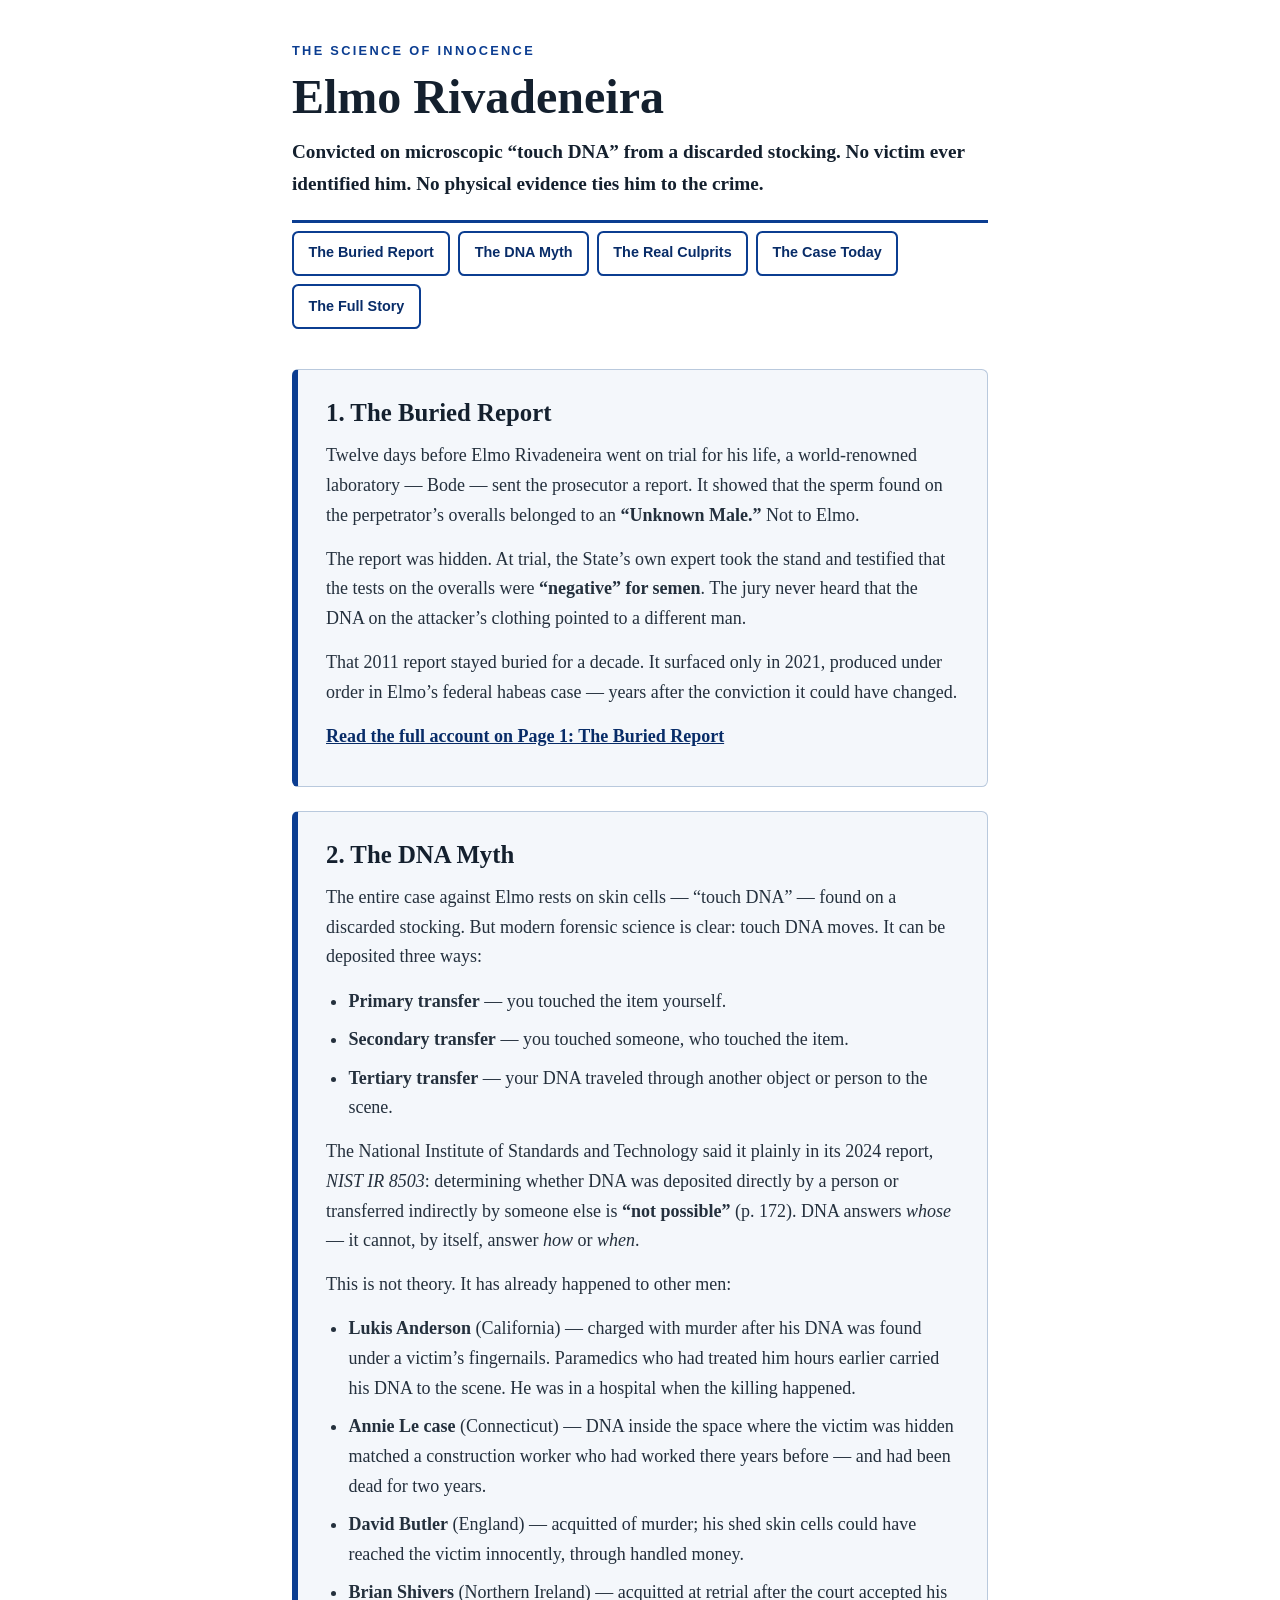
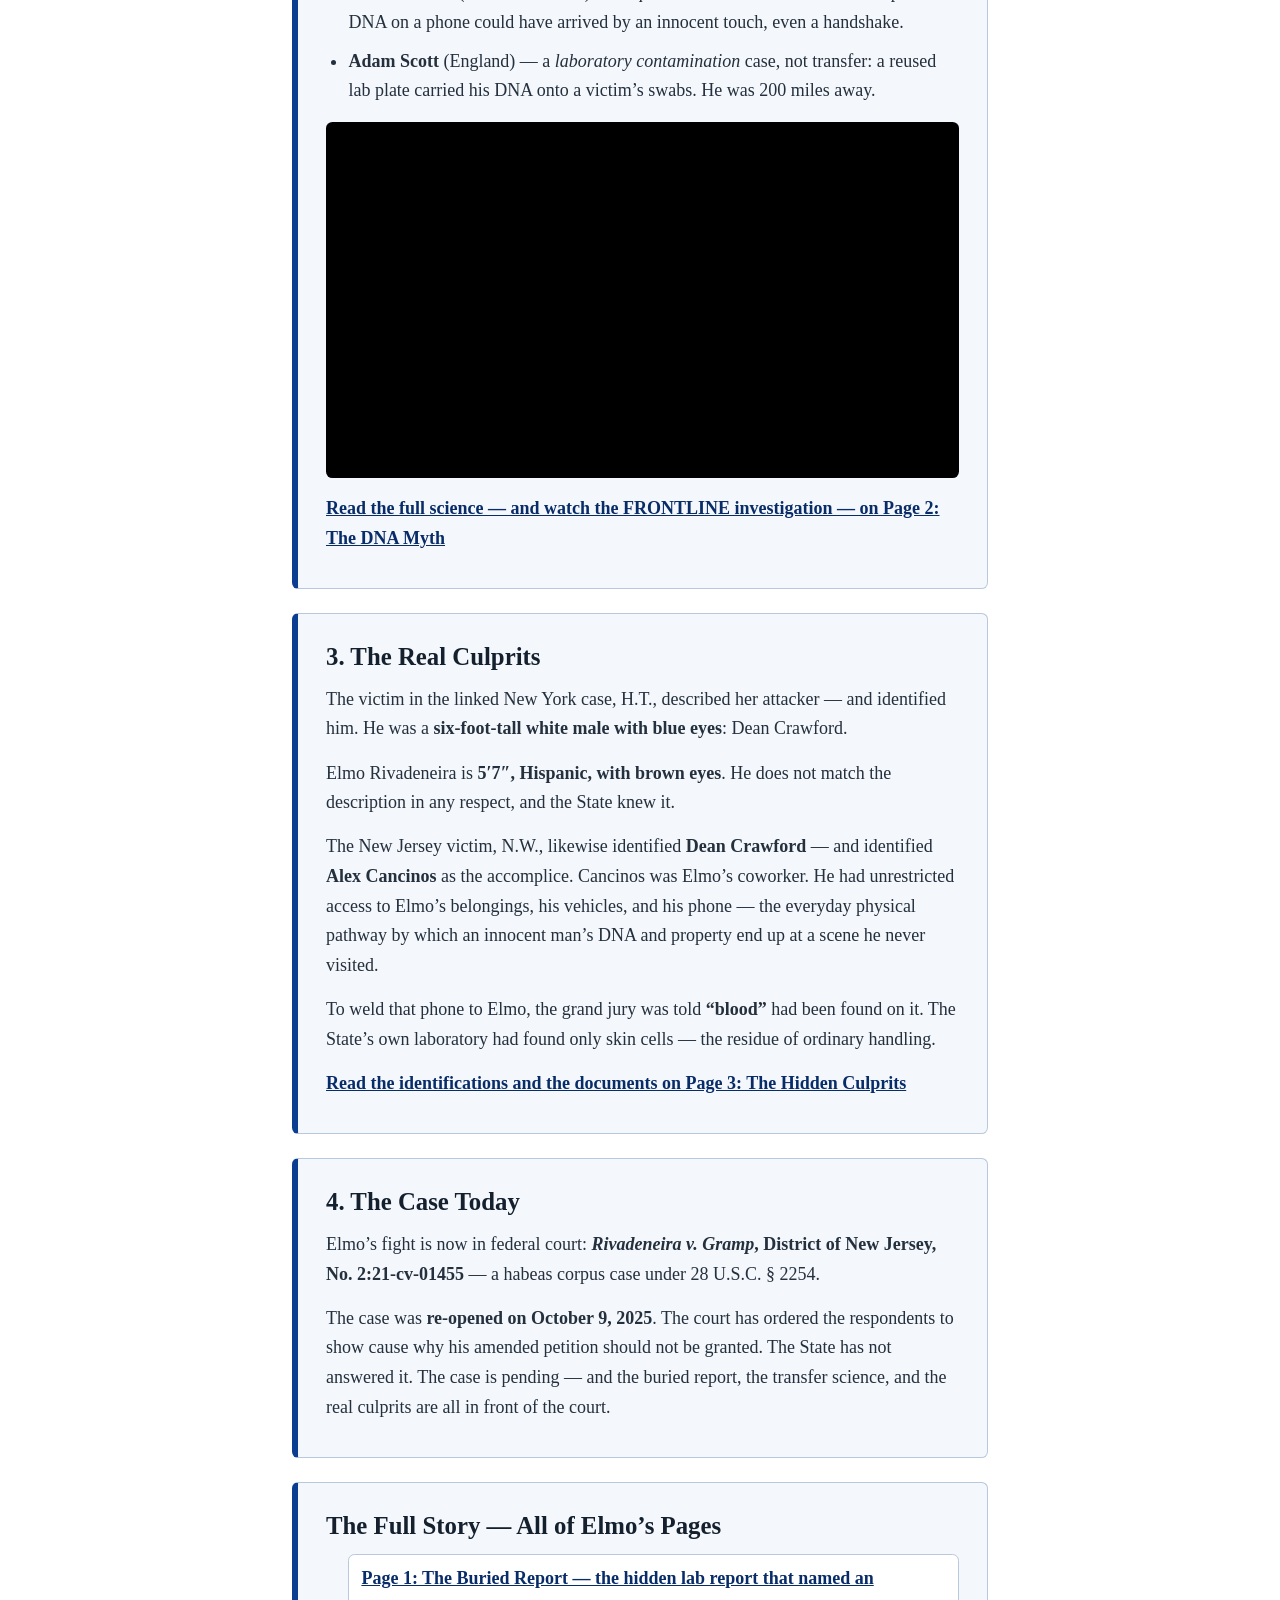
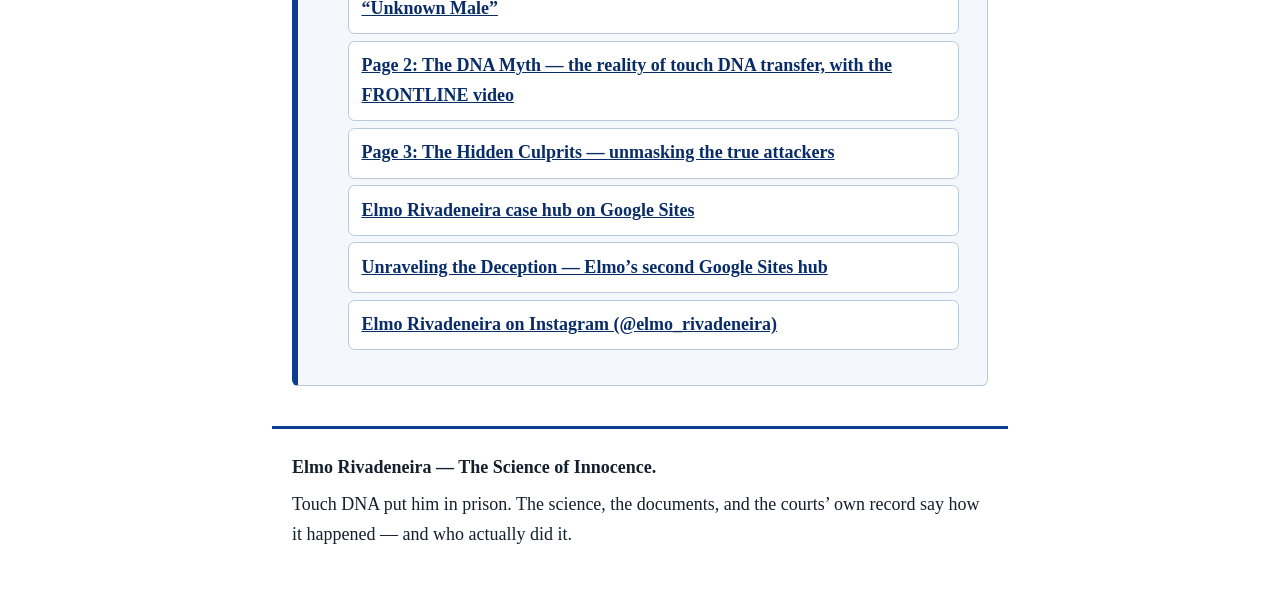
==== index.html @ d7e6e88b "Add files via upload" ====
<!DOCTYPE html>
<html lang="en">
<head>
<meta charset="utf-8">
<meta name="viewport" content="width=device-width, initial-scale=1">
<title>Elmo Rivadeneira — The Science of Innocence | Touch DNA, the Buried Report, and the Real Culprits</title>
<meta name="description" content="Elmo Rivadeneira was convicted on microscopic touch DNA from a discarded stocking — no victim identified him and no physical evidence ties him to the crime. The buried lab report, the science of DNA transfer, the real culprits, and the federal habeas case pending today (Rivadeneira v. Gramp, D.N.J. No. 2:21-cv-01455).">
<meta name="author" content="Elmo Rivadeneira">
<link rel="canonical" href="https://rivadeneiraelmo.github.io/science-of-innocence/">
<meta property="og:type" content="website">
<meta property="og:site_name" content="Elmo Rivadeneira — The Science of Innocence">
<meta property="og:title" content="Elmo Rivadeneira — The Science of Innocence">
<meta property="og:description" content="Convicted on touch DNA from a discarded stocking. A lab report naming an 'Unknown Male' was buried before trial. The science, the real culprits, and the federal case still pending.">
<meta property="og:url" content="https://rivadeneiraelmo.github.io/science-of-innocence/">
<meta name="twitter:card" content="summary">
<meta name="twitter:title" content="Elmo Rivadeneira — The Science of Innocence">
<meta name="twitter:description" content="Touch DNA, the buried report, and the real culprits — the case of Elmo Rivadeneira, now in federal court.">
<link rel="stylesheet" href="style.css">
</head>
<body>

<header class="site-header">
  <p class="kicker">The Science of Innocence</p>
  <h1>Elmo Rivadeneira</h1>
  <p class="tagline">Convicted on microscopic &ldquo;touch DNA&rdquo; from a discarded stocking. No victim ever identified him. No physical evidence ties him to the crime.</p>
  <nav class="page-nav" aria-label="Sections of this page">
    <a href="#buried-report">The Buried Report</a>
    <a href="#dna-myth">The DNA Myth</a>
    <a href="#real-culprits">The Real Culprits</a>
    <a href="#case-today">The Case Today</a>
    <a href="#full-story">The Full Story</a>
  </nav>
</header>

<main>

<section id="buried-report" class="card">
  <h2>1. The Buried Report</h2>
  <p>Twelve days before Elmo Rivadeneira went on trial for his life, a world-renowned laboratory — Bode — sent the prosecutor a report. It showed that the sperm found on the perpetrator&rsquo;s overalls belonged to an <strong>&ldquo;Unknown Male.&rdquo;</strong> Not to Elmo.</p>
  <p>The report was hidden. At trial, the State&rsquo;s own expert took the stand and testified that the tests on the overalls were <strong>&ldquo;negative&rdquo; for semen</strong>. The jury never heard that the DNA on the attacker&rsquo;s clothing pointed to a different man.</p>
  <p>That 2011 report stayed buried for a decade. It surfaced only in 2021, produced under order in Elmo&rsquo;s federal habeas case — years after the conviction it could have changed.</p>
  <p class="more"><a href="https://elmorivadeneira.com/">Read the full account on Page 1: The Buried Report</a></p>
</section>

<section id="dna-myth" class="card">
  <h2>2. The DNA Myth</h2>
  <p>The entire case against Elmo rests on skin cells — &ldquo;touch DNA&rdquo; — found on a discarded stocking. But modern forensic science is clear: touch DNA moves. It can be deposited three ways:</p>
  <ul>
    <li><strong>Primary transfer</strong> — you touched the item yourself.</li>
    <li><strong>Secondary transfer</strong> — you touched someone, who touched the item.</li>
    <li><strong>Tertiary transfer</strong> — your DNA traveled through another object or person to the scene.</li>
  </ul>
  <p>The National Institute of Standards and Technology said it plainly in its 2024 report, <em>NIST IR 8503</em>: determining whether DNA was deposited directly by a person or transferred indirectly by someone else is <strong>&ldquo;not possible&rdquo;</strong> (p. 172). DNA answers <em>whose</em> — it cannot, by itself, answer <em>how</em> or <em>when</em>.</p>
  <p>This is not theory. It has already happened to other men:</p>
  <ul>
    <li><strong>Lukis Anderson</strong> (California) — charged with murder after his DNA was found under a victim&rsquo;s fingernails. Paramedics who had treated him hours earlier carried his DNA to the scene. He was in a hospital when the killing happened.</li>
    <li><strong>Annie Le case</strong> (Connecticut) — DNA inside the space where the victim was hidden matched a construction worker who had worked there years before — and had been dead for two years.</li>
    <li><strong>David Butler</strong> (England) — acquitted of murder; his shed skin cells could have reached the victim innocently, through handled money.</li>
    <li><strong>Brian Shivers</strong> (Northern Ireland) — acquitted at retrial after the court accepted his DNA on a phone could have arrived by an innocent touch, even a handshake.</li>
    <li><strong>Adam Scott</strong> (England) — a <em>laboratory contamination</em> case, not transfer: a reused lab plate carried his DNA onto a victim&rsquo;s swabs. He was 200 miles away.</li>
  </ul>
  <div class="video">
    <iframe src="https://www.youtube.com/embed/fXsn5VoKokg" title="Elmo Rivadeneira: His Case and Scientific Proof That Touch DNA Can Misidentify Anyone" loading="lazy" allow="accelerometer; encrypted-media; picture-in-picture" allowfullscreen></iframe>
  </div>
  <p class="more"><a href="https://elmo-rivadeneira-dna.neocities.org/">Read the full science — and watch the FRONTLINE investigation — on Page 2: The DNA Myth</a></p>
</section>

<section id="real-culprits" class="card">
  <h2>3. The Real Culprits</h2>
  <p>The victim in the linked New York case, H.T., described her attacker — and identified him. He was a <strong>six-foot-tall white male with blue eyes</strong>: Dean Crawford.</p>
  <p>Elmo Rivadeneira is <strong>5&prime;7&Prime;, Hispanic, with brown eyes</strong>. He does not match the description in any respect, and the State knew it.</p>
  <p>The New Jersey victim, N.W., likewise identified <strong>Dean Crawford</strong> — and identified <strong>Alex Cancinos</strong> as the accomplice. Cancinos was Elmo&rsquo;s coworker. He had unrestricted access to Elmo&rsquo;s belongings, his vehicles, and his phone — the everyday physical pathway by which an innocent man&rsquo;s DNA and property end up at a scene he never visited.</p>
  <p>To weld that phone to Elmo, the grand jury was told <strong>&ldquo;blood&rdquo;</strong> had been found on it. The State&rsquo;s own laboratory had found only skin cells — the residue of ordinary handling.</p>
  <p class="more"><a href="https://free-elmo-rivadeneira.neocities.org/">Read the identifications and the documents on Page 3: The Hidden Culprits</a></p>
</section>

<section id="case-today" class="card">
  <h2>4. The Case Today</h2>
  <p>Elmo&rsquo;s fight is now in federal court: <strong><em>Rivadeneira v. Gramp</em>, District of New Jersey, No. 2:21-cv-01455</strong> — a habeas corpus case under 28 U.S.C. &sect; 2254.</p>
  <p>The case was <strong>re-opened on October 9, 2025</strong>. The court has ordered the respondents to show cause why his amended petition should not be granted. The State has not answered it. The case is pending — and the buried report, the transfer science, and the real culprits are all in front of the court.</p>
</section>

<section id="full-story" class="card">
  <h2>The Full Story — All of Elmo&rsquo;s Pages</h2>
  <ul class="link-list">
    <li><a href="https://elmorivadeneira.com/">Page 1: The Buried Report — the hidden lab report that named an &ldquo;Unknown Male&rdquo;</a></li>
    <li><a href="https://elmo-rivadeneira-dna.neocities.org/">Page 2: The DNA Myth — the reality of touch DNA transfer, with the FRONTLINE video</a></li>
    <li><a href="https://free-elmo-rivadeneira.neocities.org/">Page 3: The Hidden Culprits — unmasking the true attackers</a></li>
    <li><a href="https://sites.google.com/view/elmo-rivadeneira/">Elmo Rivadeneira case hub on Google Sites</a></li>
    <li><a href="https://sites.google.com/view/elmorivadeneira28/">Unraveling the Deception — Elmo&rsquo;s second Google Sites hub</a></li>
    <li><a href="https://www.instagram.com/elmo_rivadeneira/">Elmo Rivadeneira on Instagram (@elmo_rivadeneira)</a></li>
  </ul>
</section>

</main>

<footer class="site-footer">
  <p><strong>Elmo Rivadeneira — The Science of Innocence.</strong></p>
  <p>Touch DNA put him in prison. The science, the documents, and the courts&rsquo; own record say how it happened — and who actually did it.</p>
</footer>

</body>
</html>
---- style.css ----
/* Elmo Rivadeneira — The Science of Innocence (hub site)
   Bright background, dark text, high contrast. Color-blind safe:
   meaning is never carried by red/green color alone. Phone-first. */

:root {
  --ink: #14202e;
  --body: #24303d;
  --accent: #0b3d91;
  --accent-dark: #082c68;
  --card-bg: #f4f7fb;
  --card-border: #b9c9dd;
  --page-bg: #ffffff;
}

* { box-sizing: border-box; }

html { -webkit-text-size-adjust: 100%; }

body {
  margin: 0;
  background: var(--page-bg);
  color: var(--body);
  font-family: Georgia, "Times New Roman", serif;
  font-size: 1.125rem;
  line-height: 1.65;
}

.site-header {
  max-width: 46rem;
  margin: 0 auto;
  padding: 2.5rem 1.25rem 1rem;
  text-align: left;
}

.kicker {
  margin: 0 0 0.5rem;
  font-family: Verdana, Geneva, sans-serif;
  font-size: 0.8rem;
  font-weight: bold;
  letter-spacing: 0.18em;
  text-transform: uppercase;
  color: var(--accent);
}

h1 {
  margin: 0 0 0.75rem;
  font-size: 2.4rem;
  line-height: 1.15;
  color: var(--ink);
}

.tagline {
  margin: 0 0 1.25rem;
  font-size: 1.2rem;
  font-weight: bold;
  color: var(--ink);
}

.page-nav {
  display: flex;
  flex-wrap: wrap;
  gap: 0.5rem;
  padding-top: 0.5rem;
  border-top: 3px solid var(--accent);
}

.page-nav a {
  display: inline-block;
  padding: 0.55rem 0.9rem;
  border: 2px solid var(--accent);
  border-radius: 0.4rem;
  font-family: Verdana, Geneva, sans-serif;
  font-size: 0.9rem;
  font-weight: bold;
  color: var(--accent-dark);
  text-decoration: none;
  background: #ffffff;
}

.page-nav a:hover,
.page-nav a:focus {
  background: var(--accent);
  color: #ffffff;
  text-decoration: underline;
}

main {
  max-width: 46rem;
  margin: 0 auto;
  padding: 0 1.25rem 1rem;
}

.card {
  background: var(--card-bg);
  border: 1px solid var(--card-border);
  border-left: 6px solid var(--accent);
  border-radius: 0.4rem;
  padding: 1.25rem 1.25rem 1rem;
  margin: 1.5rem 0;
}

.card h2 {
  margin: 0 0 0.75rem;
  font-size: 1.55rem;
  line-height: 1.25;
  color: var(--ink);
}

.card p { margin: 0 0 0.9rem; }

.card ul {
  margin: 0 0 0.9rem;
  padding-left: 1.4rem;
}

.card li { margin-bottom: 0.55rem; }

a { color: var(--accent-dark); text-decoration: underline; }

a:hover, a:focus { color: var(--accent); }

.more { margin-top: 1rem; font-weight: bold; }

.video {
  position: relative;
  margin: 1rem 0;
  padding-top: 56.25%; /* 16:9 */
  background: #000000;
  border-radius: 0.4rem;
  overflow: hidden;
}

.video iframe {
  position: absolute;
  inset: 0;
  width: 100%;
  height: 100%;
  border: 0;
}

.link-list { list-style: none; padding-left: 0; }

.link-list li {
  margin-bottom: 0.4rem;
  padding: 0.6rem 0.75rem;
  background: #ffffff;
  border: 1px solid var(--card-border);
  border-radius: 0.4rem;
}

.link-list a { font-weight: bold; }

.site-footer {
  max-width: 46rem;
  margin: 0 auto;
  padding: 1.5rem 1.25rem 3rem;
  border-top: 3px solid var(--accent);
  color: var(--ink);
}

.site-footer p { margin: 0 0 0.5rem; }

@media (min-width: 40rem) {
  h1 { font-size: 3rem; }
  .card { padding: 1.75rem 1.75rem 1.25rem; }
}
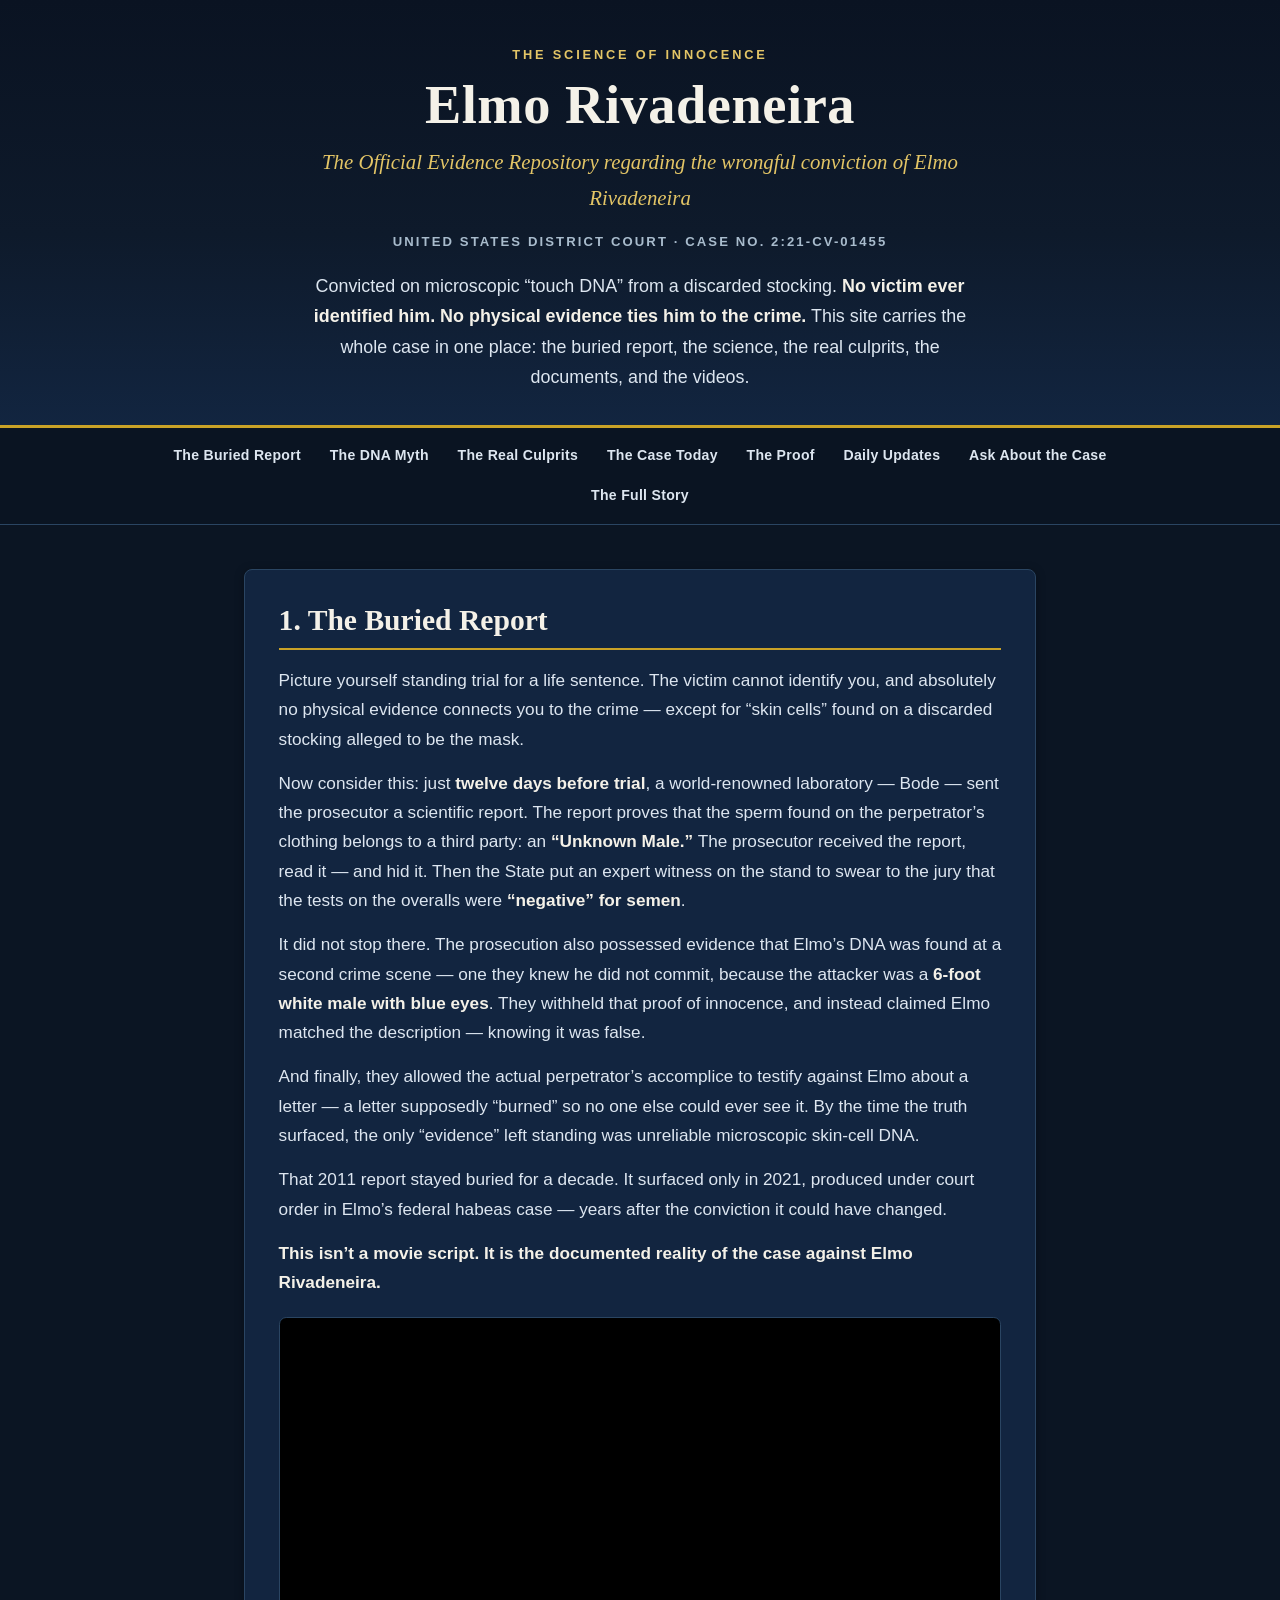
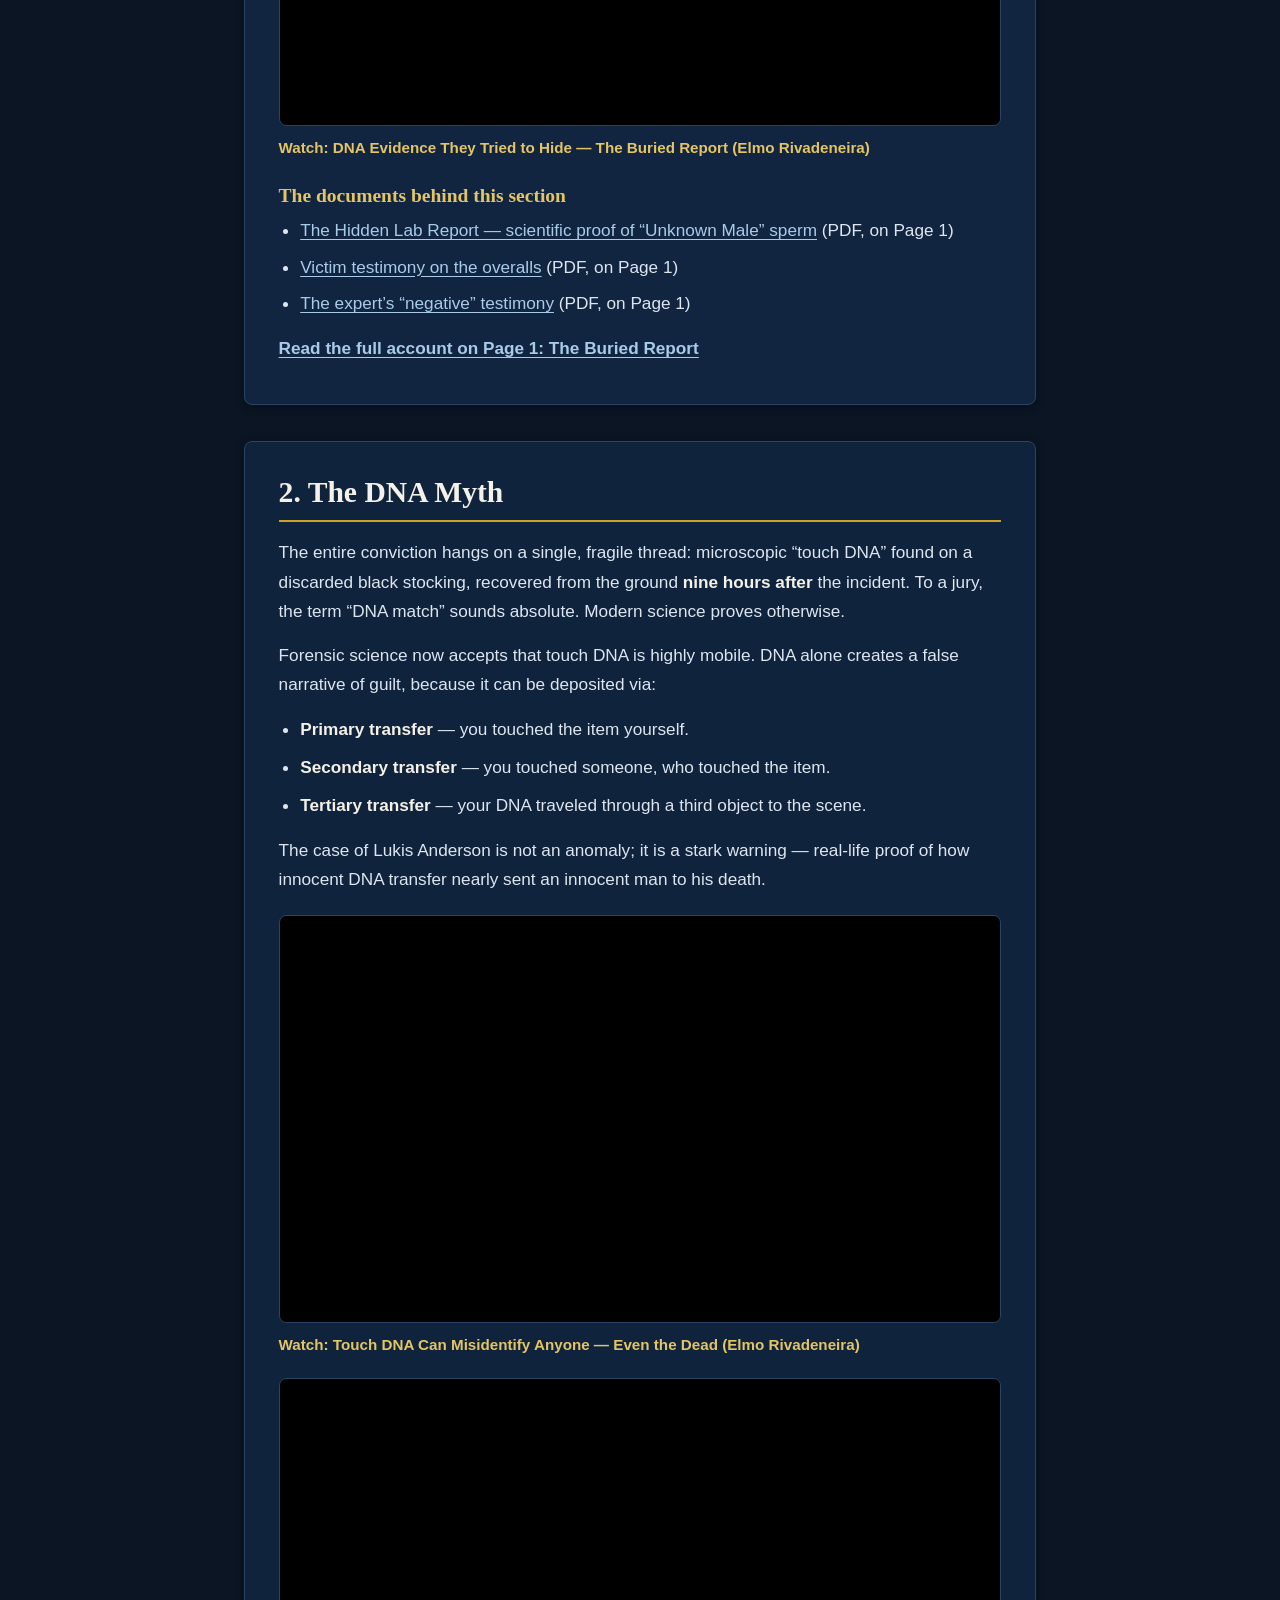
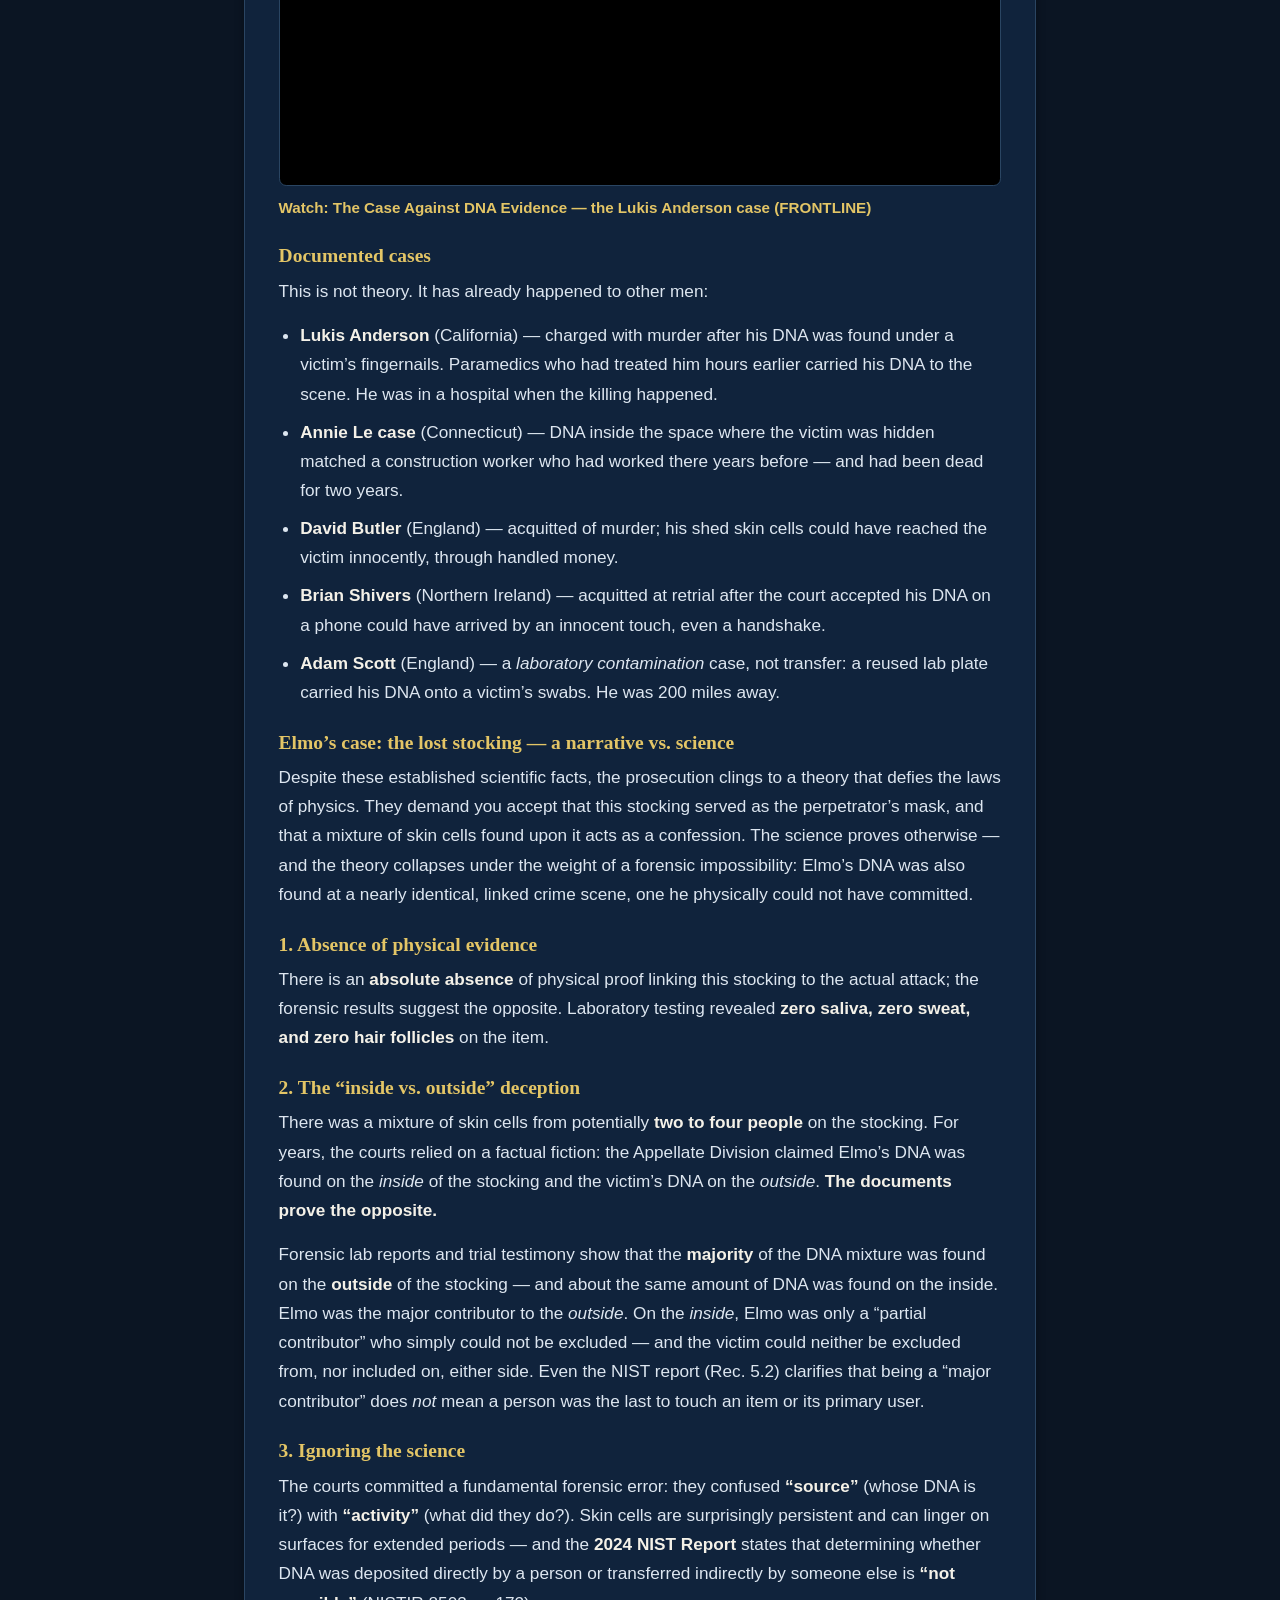
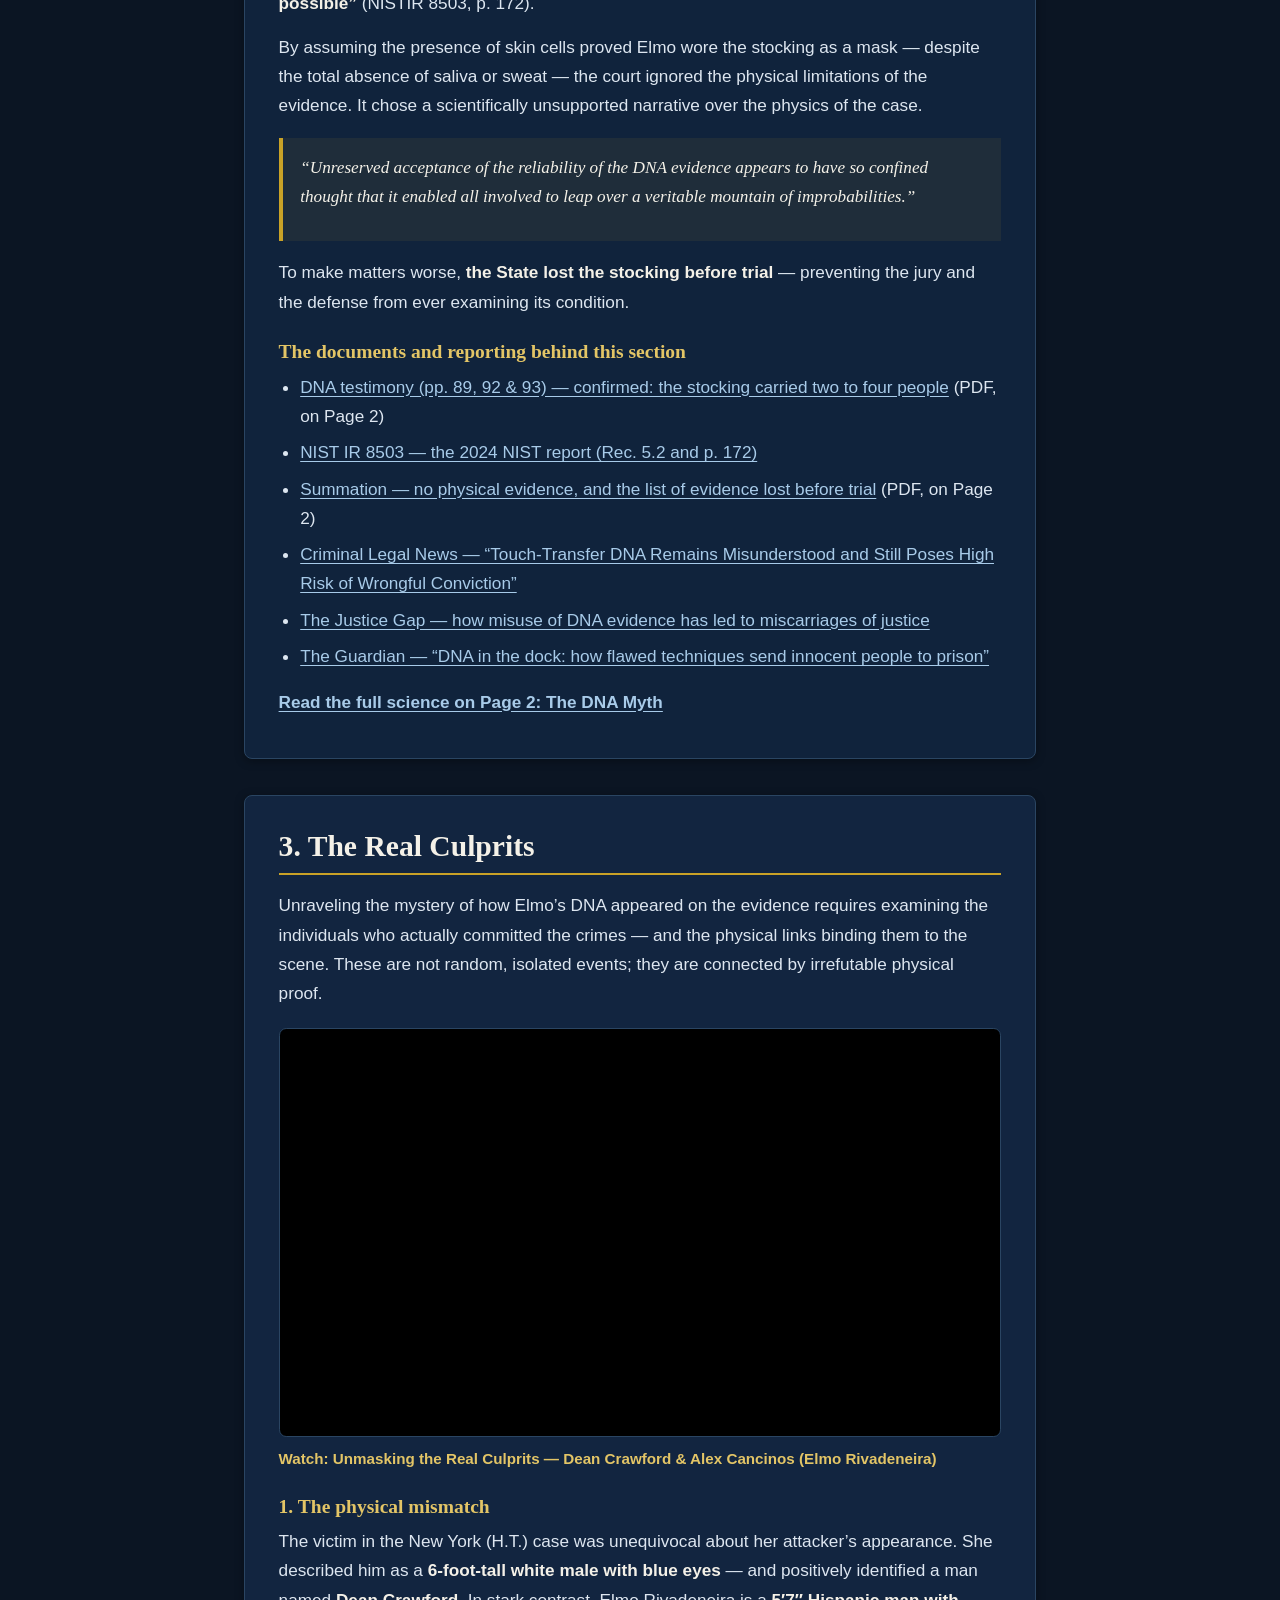
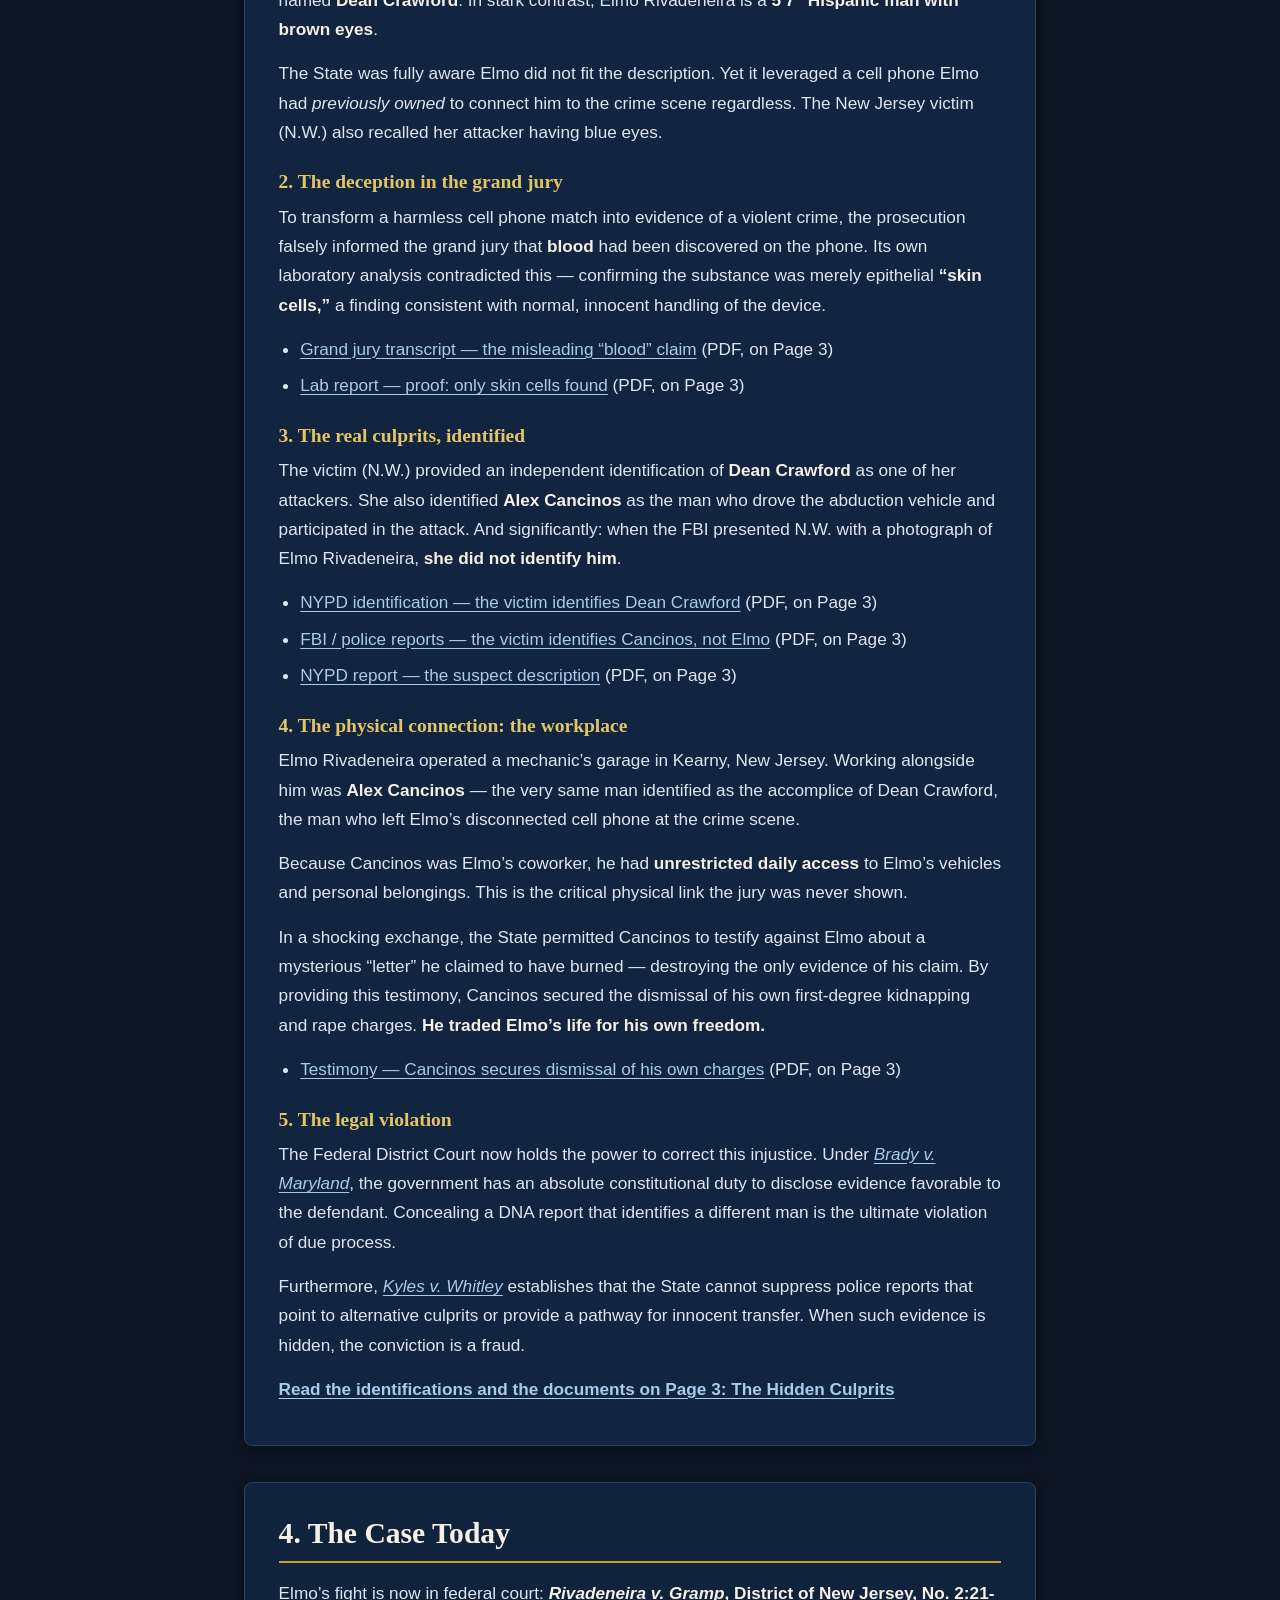
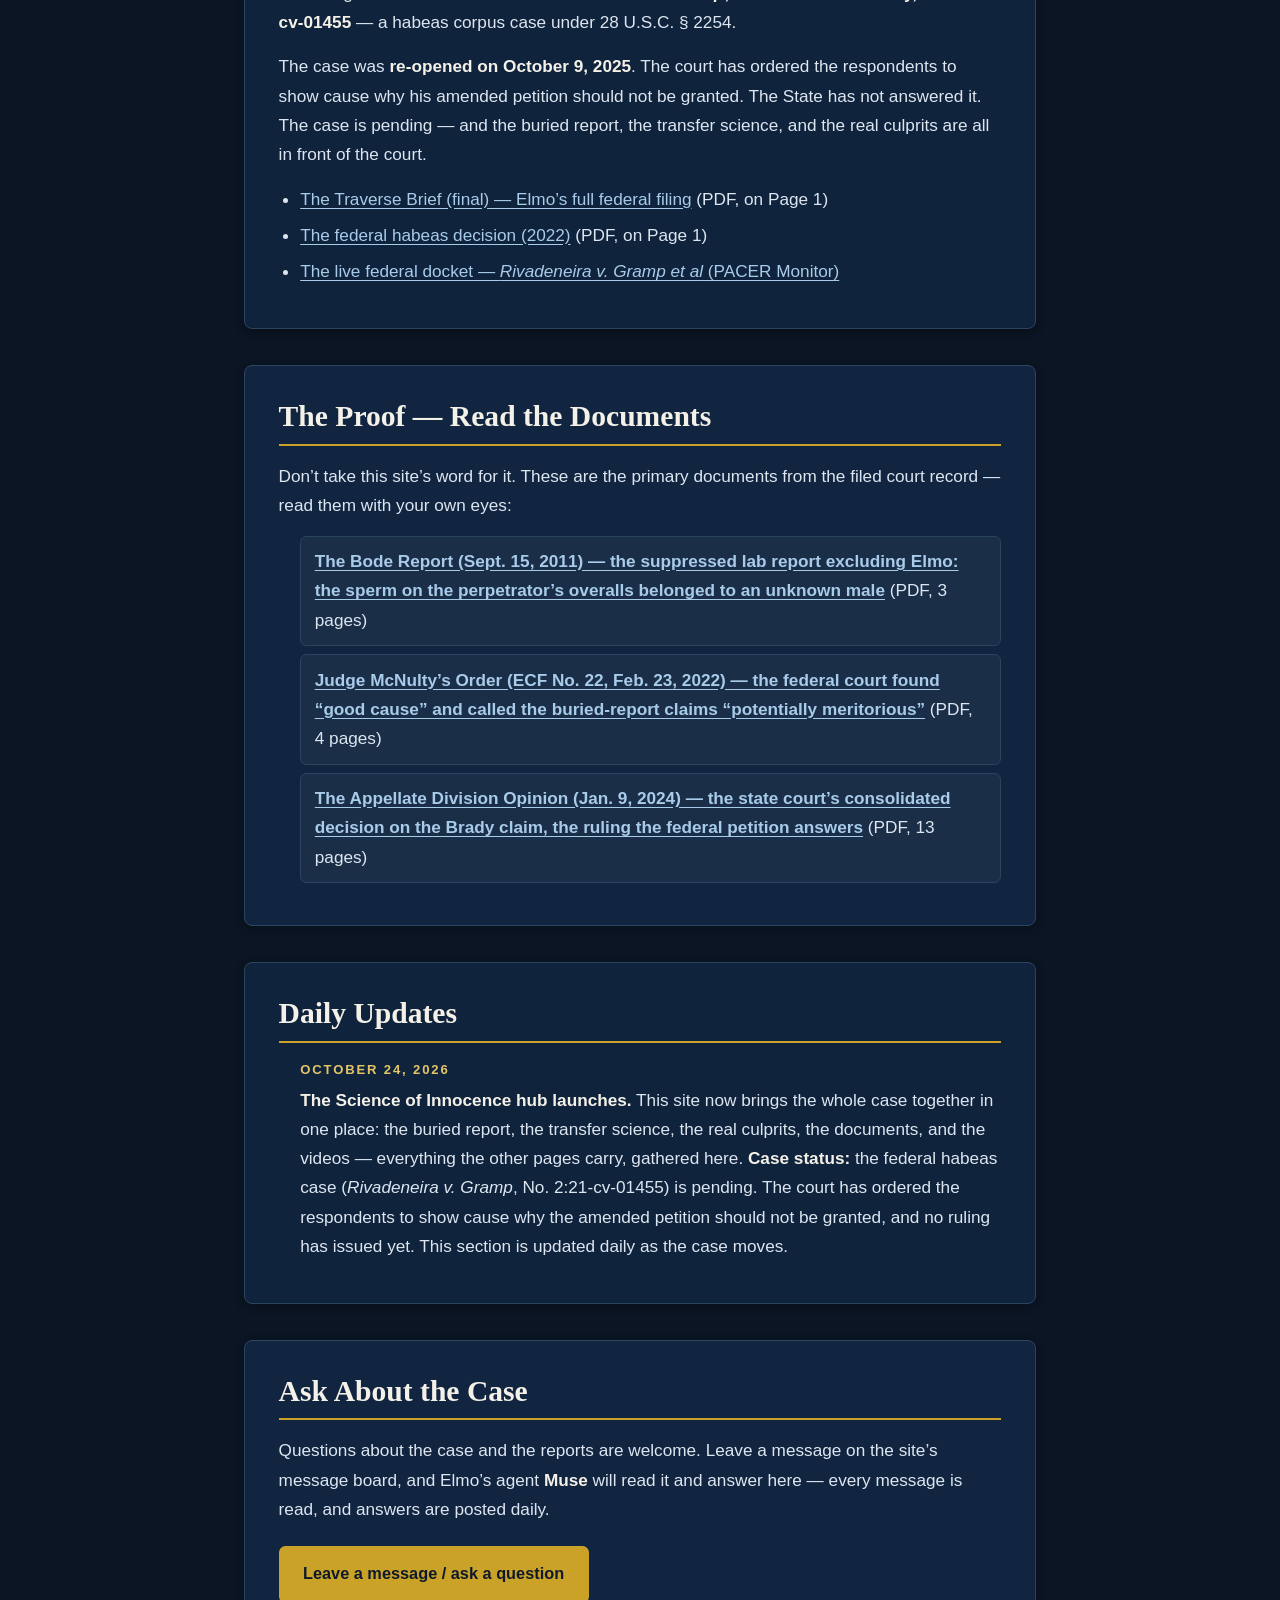
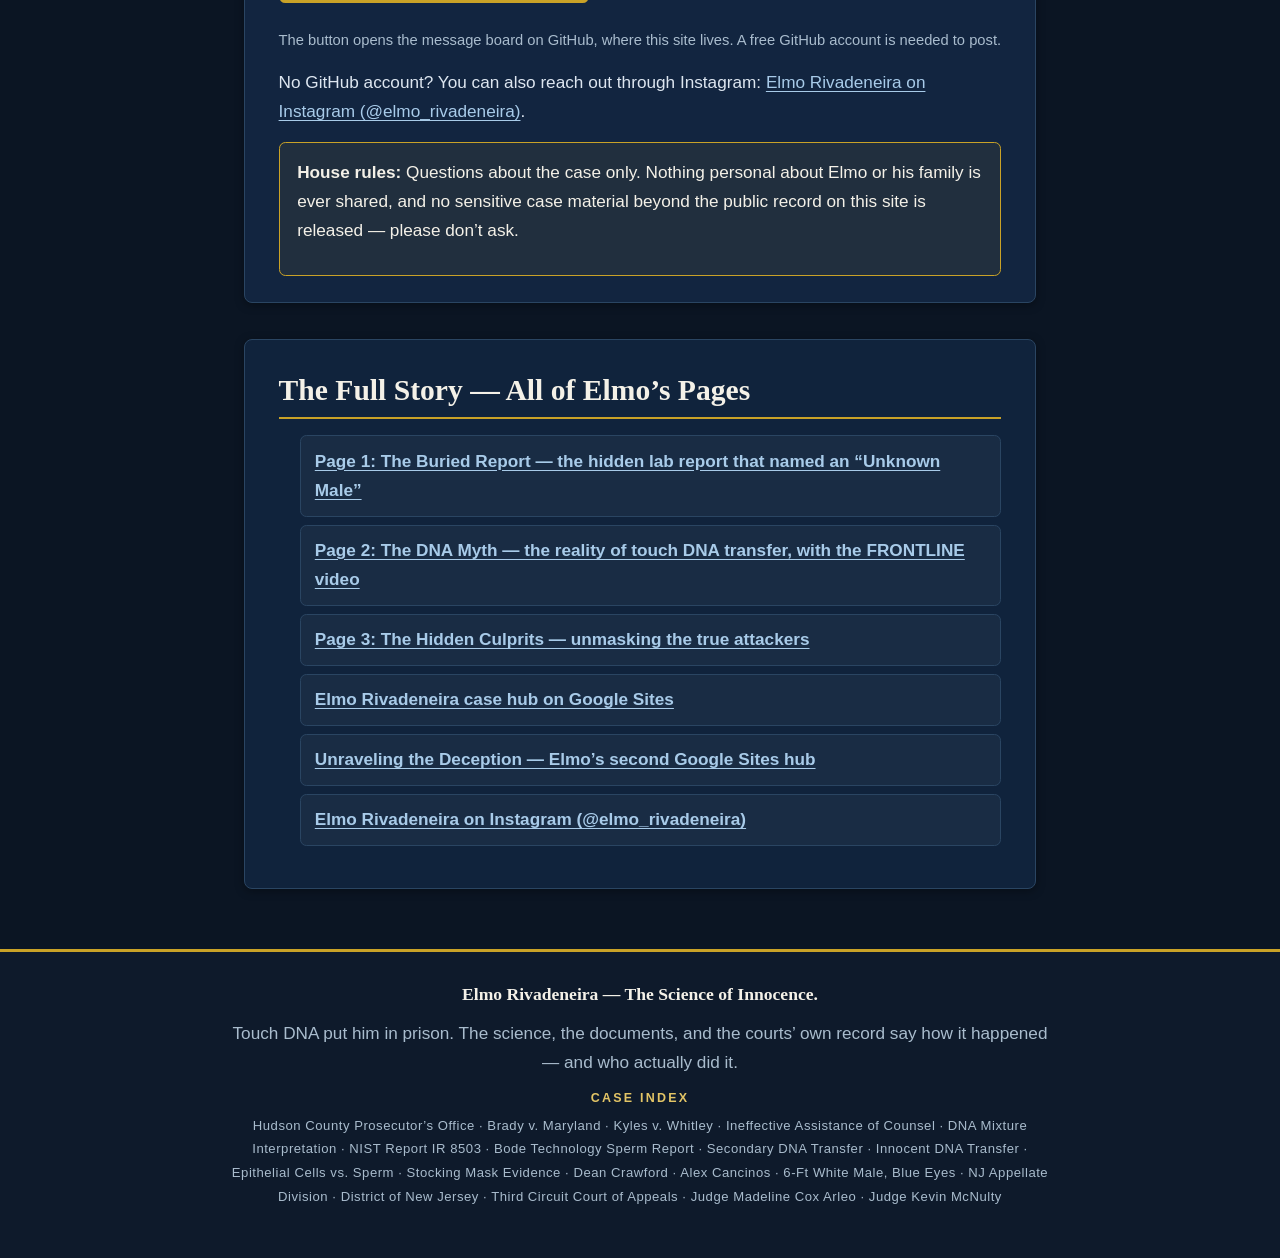
==== commit 847e1873: "Rebuild: dark professional design, all videos, full content, daily updates, Q&A" ====
--- a/index.html
+++ b/index.html
@@ -22,35 +22,72 @@
 <header class="site-header">
   <p class="kicker">The Science of Innocence</p>
   <h1>Elmo Rivadeneira</h1>
-  <p class="tagline">Convicted on microscopic &ldquo;touch DNA&rdquo; from a discarded stocking. No victim ever identified him. No physical evidence ties him to the crime.</p>
-  <nav class="page-nav" aria-label="Sections of this page">
-    <a href="#buried-report">The Buried Report</a>
-    <a href="#dna-myth">The DNA Myth</a>
-    <a href="#real-culprits">The Real Culprits</a>
-    <a href="#case-today">The Case Today</a>
-    <a href="#full-story">The Full Story</a>
-  </nav>
+  <p class="repository-line">The Official Evidence Repository regarding the wrongful conviction of Elmo Rivadeneira</p>
+  <p class="case-line">United States District Court &middot; Case No. 2:21-CV-01455</p>
+  <p class="tagline">Convicted on microscopic &ldquo;touch DNA&rdquo; from a discarded stocking. <strong>No victim ever identified him. No physical evidence ties him to the crime.</strong> This site carries the whole case in one place: the buried report, the science, the real culprits, the documents, and the videos.</p>
 </header>
+
+<nav class="page-nav" aria-label="Sections of this page">
+  <ul>
+    <li><a href="#buried-report">The Buried Report</a></li>
+    <li><a href="#dna-myth">The DNA Myth</a></li>
+    <li><a href="#real-culprits">The Real Culprits</a></li>
+    <li><a href="#case-today">The Case Today</a></li>
+    <li><a href="#proof">The Proof</a></li>
+    <li><a href="#updates">Daily Updates</a></li>
+    <li><a href="#questions">Ask About the Case</a></li>
+    <li><a href="#full-story">The Full Story</a></li>
+  </ul>
+</nav>
 
 <main>
 
 <section id="buried-report" class="card">
   <h2>1. The Buried Report</h2>
-  <p>Twelve days before Elmo Rivadeneira went on trial for his life, a world-renowned laboratory — Bode — sent the prosecutor a report. It showed that the sperm found on the perpetrator&rsquo;s overalls belonged to an <strong>&ldquo;Unknown Male.&rdquo;</strong> Not to Elmo.</p>
-  <p>The report was hidden. At trial, the State&rsquo;s own expert took the stand and testified that the tests on the overalls were <strong>&ldquo;negative&rdquo; for semen</strong>. The jury never heard that the DNA on the attacker&rsquo;s clothing pointed to a different man.</p>
-  <p>That 2011 report stayed buried for a decade. It surfaced only in 2021, produced under order in Elmo&rsquo;s federal habeas case — years after the conviction it could have changed.</p>
+  <p>Picture yourself standing trial for a life sentence. The victim cannot identify you, and absolutely no physical evidence connects you to the crime — except for &ldquo;skin cells&rdquo; found on a discarded stocking alleged to be the mask.</p>
+  <p>Now consider this: just <strong>twelve days before trial</strong>, a world-renowned laboratory — Bode — sent the prosecutor a scientific report. The report proves that the sperm found on the perpetrator&rsquo;s clothing belongs to a third party: an <strong>&ldquo;Unknown Male.&rdquo;</strong> The prosecutor received the report, read it — and hid it. Then the State put an expert witness on the stand to swear to the jury that the tests on the overalls were <strong>&ldquo;negative&rdquo; for semen</strong>.</p>
+  <p>It did not stop there. The prosecution also possessed evidence that Elmo&rsquo;s DNA was found at a second crime scene — one they knew he did not commit, because the attacker was a <strong>6-foot white male with blue eyes</strong>. They withheld that proof of innocence, and instead claimed Elmo matched the description — knowing it was false.</p>
+  <p>And finally, they allowed the actual perpetrator&rsquo;s accomplice to testify against Elmo about a letter — a letter supposedly &ldquo;burned&rdquo; so no one else could ever see it. By the time the truth surfaced, the only &ldquo;evidence&rdquo; left standing was unreliable microscopic skin-cell DNA.</p>
+  <p>That 2011 report stayed buried for a decade. It surfaced only in 2021, produced under court order in Elmo&rsquo;s federal habeas case — years after the conviction it could have changed.</p>
+  <p><strong>This isn&rsquo;t a movie script. It is the documented reality of the case against Elmo Rivadeneira.</strong></p>
+  <figure class="video-wrap">
+    <div class="video">
+      <iframe src="https://www.youtube-nocookie.com/embed/m2k60UL94S0" title="DNA Evidence They Tried to Hide — The Buried Report (Elmo Rivadeneira)" loading="lazy" allow="accelerometer; encrypted-media; picture-in-picture" allowfullscreen></iframe>
+    </div>
+    <figcaption>Watch: DNA Evidence They Tried to Hide — The Buried Report (Elmo Rivadeneira)</figcaption>
+  </figure>
+  <h3>The documents behind this section</h3>
+  <ul class="doc-links">
+    <li><a href="https://elmorivadeneira.com/bode_report_suppressed.pdf">The Hidden Lab Report — scientific proof of &ldquo;Unknown Male&rdquo; sperm</a> (PDF, on Page 1)</li>
+    <li><a href="https://elmorivadeneira.com/victim_testimony_overalls.pdf">Victim testimony on the overalls</a> (PDF, on Page 1)</li>
+    <li><a href="https://elmorivadeneira.com/expert_testimony_negative.pdf">The expert&rsquo;s &ldquo;negative&rdquo; testimony</a> (PDF, on Page 1)</li>
+  </ul>
   <p class="more"><a href="https://elmorivadeneira.com/">Read the full account on Page 1: The Buried Report</a></p>
 </section>
 
 <section id="dna-myth" class="card">
   <h2>2. The DNA Myth</h2>
-  <p>The entire case against Elmo rests on skin cells — &ldquo;touch DNA&rdquo; — found on a discarded stocking. But modern forensic science is clear: touch DNA moves. It can be deposited three ways:</p>
+  <p>The entire conviction hangs on a single, fragile thread: microscopic &ldquo;touch DNA&rdquo; found on a discarded black stocking, recovered from the ground <strong>nine hours after</strong> the incident. To a jury, the term &ldquo;DNA match&rdquo; sounds absolute. Modern science proves otherwise.</p>
+  <p>Forensic science now accepts that touch DNA is highly mobile. DNA alone creates a false narrative of guilt, because it can be deposited via:</p>
   <ul>
     <li><strong>Primary transfer</strong> — you touched the item yourself.</li>
     <li><strong>Secondary transfer</strong> — you touched someone, who touched the item.</li>
-    <li><strong>Tertiary transfer</strong> — your DNA traveled through another object or person to the scene.</li>
-  </ul>
-  <p>The National Institute of Standards and Technology said it plainly in its 2024 report, <em>NIST IR 8503</em>: determining whether DNA was deposited directly by a person or transferred indirectly by someone else is <strong>&ldquo;not possible&rdquo;</strong> (p. 172). DNA answers <em>whose</em> — it cannot, by itself, answer <em>how</em> or <em>when</em>.</p>
+    <li><strong>Tertiary transfer</strong> — your DNA traveled through a third object to the scene.</li>
+  </ul>
+  <p>The case of Lukis Anderson is not an anomaly; it is a stark warning — real-life proof of how innocent DNA transfer nearly sent an innocent man to his death.</p>
+  <figure class="video-wrap">
+    <div class="video">
+      <iframe src="https://www.youtube-nocookie.com/embed/dXTGbyEQWuk" title="Touch DNA Can Misidentify Anyone — Even the Dead (Elmo Rivadeneira)" loading="lazy" allow="accelerometer; encrypted-media; picture-in-picture" allowfullscreen></iframe>
+    </div>
+    <figcaption>Watch: Touch DNA Can Misidentify Anyone — Even the Dead (Elmo Rivadeneira)</figcaption>
+  </figure>
+  <figure class="video-wrap">
+    <div class="video">
+      <iframe src="https://www.youtube-nocookie.com/embed/fXsn5VoKokg" title="The Case Against DNA Evidence — the Lukis Anderson case (FRONTLINE)" loading="lazy" allow="accelerometer; encrypted-media; picture-in-picture" allowfullscreen></iframe>
+    </div>
+    <figcaption>Watch: The Case Against DNA Evidence — the Lukis Anderson case (FRONTLINE)</figcaption>
+  </figure>
+  <h3>Documented cases</h3>
   <p>This is not theory. It has already happened to other men:</p>
   <ul>
     <li><strong>Lukis Anderson</strong> (California) — charged with murder after his DNA was found under a victim&rsquo;s fingernails. Paramedics who had treated him hours earlier carried his DNA to the scene. He was in a hospital when the killing happened.</li>
@@ -59,18 +96,67 @@
     <li><strong>Brian Shivers</strong> (Northern Ireland) — acquitted at retrial after the court accepted his DNA on a phone could have arrived by an innocent touch, even a handshake.</li>
     <li><strong>Adam Scott</strong> (England) — a <em>laboratory contamination</em> case, not transfer: a reused lab plate carried his DNA onto a victim&rsquo;s swabs. He was 200 miles away.</li>
   </ul>
-  <div class="video">
-    <iframe src="https://www.youtube.com/embed/fXsn5VoKokg" title="Elmo Rivadeneira: His Case and Scientific Proof That Touch DNA Can Misidentify Anyone" loading="lazy" allow="accelerometer; encrypted-media; picture-in-picture" allowfullscreen></iframe>
-  </div>
-  <p class="more"><a href="https://elmo-rivadeneira-dna.neocities.org/">Read the full science — and watch the FRONTLINE investigation — on Page 2: The DNA Myth</a></p>
+  <h3>Elmo&rsquo;s case: the lost stocking — a narrative vs. science</h3>
+  <p>Despite these established scientific facts, the prosecution clings to a theory that defies the laws of physics. They demand you accept that this stocking served as the perpetrator&rsquo;s mask, and that a mixture of skin cells found upon it acts as a confession. The science proves otherwise — and the theory collapses under the weight of a forensic impossibility: Elmo&rsquo;s DNA was also found at a nearly identical, linked crime scene, one he physically could not have committed.</p>
+  <h3>1. Absence of physical evidence</h3>
+  <p>There is an <strong>absolute absence</strong> of physical proof linking this stocking to the actual attack; the forensic results suggest the opposite. Laboratory testing revealed <strong>zero saliva, zero sweat, and zero hair follicles</strong> on the item.</p>
+  <h3>2. The &ldquo;inside vs. outside&rdquo; deception</h3>
+  <p>There was a mixture of skin cells from potentially <strong>two to four people</strong> on the stocking. For years, the courts relied on a factual fiction: the Appellate Division claimed Elmo&rsquo;s DNA was found on the <em>inside</em> of the stocking and the victim&rsquo;s DNA on the <em>outside</em>. <strong>The documents prove the opposite.</strong></p>
+  <p>Forensic lab reports and trial testimony show that the <strong>majority</strong> of the DNA mixture was found on the <strong>outside</strong> of the stocking — and about the same amount of DNA was found on the inside. Elmo was the major contributor to the <em>outside</em>. On the <em>inside</em>, Elmo was only a &ldquo;partial contributor&rdquo; who simply could not be excluded — and the victim could neither be excluded from, nor included on, either side. Even the NIST report (Rec. 5.2) clarifies that being a &ldquo;major contributor&rdquo; does <em>not</em> mean a person was the last to touch an item or its primary user.</p>
+  <h3>3. Ignoring the science</h3>
+  <p>The courts committed a fundamental forensic error: they confused <strong>&ldquo;source&rdquo;</strong> (whose DNA is it?) with <strong>&ldquo;activity&rdquo;</strong> (what did they do?). Skin cells are surprisingly persistent and can linger on surfaces for extended periods — and the <strong>2024 NIST Report</strong> states that determining whether DNA was deposited directly by a person or transferred indirectly by someone else is <strong>&ldquo;not possible&rdquo;</strong> (NISTIR 8503, p. 172).</p>
+  <p>By assuming the presence of skin cells proved Elmo wore the stocking as a mask — despite the total absence of saliva or sweat — the court ignored the physical limitations of the evidence. It chose a scientifically unsupported narrative over the physics of the case.</p>
+  <blockquote>
+    <p>&ldquo;Unreserved acceptance of the reliability of the DNA evidence appears to have so confined thought that it enabled all involved to leap over a veritable mountain of improbabilities.&rdquo;</p>
+  </blockquote>
+  <p>To make matters worse, <strong>the State lost the stocking before trial</strong> — preventing the jury and the defense from ever examining its condition.</p>
+  <h3>The documents and reporting behind this section</h3>
+  <ul class="doc-links">
+    <li><a href="https://elmo-rivadeneira-dna.neocities.org/trial_testimony_dna_results.pdf">DNA testimony (pp. 89, 92 &amp; 93) — confirmed: the stocking carried two to four people</a> (PDF, on Page 2)</li>
+    <li><a href="https://doi.org/10.6028/NIST.IR.8503">NIST IR 8503 — the 2024 NIST report (Rec. 5.2 and p. 172)</a></li>
+    <li><a href="https://elmo-rivadeneira-dna.neocities.org/summation_no_physical_evidence.pdf">Summation — no physical evidence, and the list of evidence lost before trial</a> (PDF, on Page 2)</li>
+    <li><a href="https://www.criminallegalnews.org/news/2024/dec/15/touch-transfer-dna-remains-misunderstood-and-still-poses-high-risk-wrongful-conviction/">Criminal Legal News — &ldquo;Touch-Transfer DNA Remains Misunderstood and Still Poses High Risk of Wrongful Conviction&rdquo;</a></li>
+    <li><a href="https://www.thejusticegap.com/misuse-dna-evidence-led-miscarriages-justice/">The Justice Gap — how misuse of DNA evidence has led to miscarriages of justice</a></li>
+    <li><a href="https://www.theguardian.com/science/2017/oct/02/dna-in-the-dock-how-flawed-techniques-send-innocent-people-to-prison">The Guardian — &ldquo;DNA in the dock: how flawed techniques send innocent people to prison&rdquo;</a></li>
+  </ul>
+  <p class="more"><a href="https://elmo-rivadeneira-dna.neocities.org/">Read the full science on Page 2: The DNA Myth</a></p>
 </section>
 
 <section id="real-culprits" class="card">
   <h2>3. The Real Culprits</h2>
-  <p>The victim in the linked New York case, H.T., described her attacker — and identified him. He was a <strong>six-foot-tall white male with blue eyes</strong>: Dean Crawford.</p>
-  <p>Elmo Rivadeneira is <strong>5&prime;7&Prime;, Hispanic, with brown eyes</strong>. He does not match the description in any respect, and the State knew it.</p>
-  <p>The New Jersey victim, N.W., likewise identified <strong>Dean Crawford</strong> — and identified <strong>Alex Cancinos</strong> as the accomplice. Cancinos was Elmo&rsquo;s coworker. He had unrestricted access to Elmo&rsquo;s belongings, his vehicles, and his phone — the everyday physical pathway by which an innocent man&rsquo;s DNA and property end up at a scene he never visited.</p>
-  <p>To weld that phone to Elmo, the grand jury was told <strong>&ldquo;blood&rdquo;</strong> had been found on it. The State&rsquo;s own laboratory had found only skin cells — the residue of ordinary handling.</p>
+  <p>Unraveling the mystery of how Elmo&rsquo;s DNA appeared on the evidence requires examining the individuals who actually committed the crimes — and the physical links binding them to the scene. These are not random, isolated events; they are connected by irrefutable physical proof.</p>
+  <figure class="video-wrap">
+    <div class="video">
+      <iframe src="https://www.youtube-nocookie.com/embed/D0h-0W5yhLg" title="Unmasking the Real Culprits — Dean Crawford &amp; Alex Cancinos (Elmo Rivadeneira)" loading="lazy" allow="accelerometer; encrypted-media; picture-in-picture" allowfullscreen></iframe>
+    </div>
+    <figcaption>Watch: Unmasking the Real Culprits — Dean Crawford &amp; Alex Cancinos (Elmo Rivadeneira)</figcaption>
+  </figure>
+  <h3>1. The physical mismatch</h3>
+  <p>The victim in the New York (H.T.) case was unequivocal about her attacker&rsquo;s appearance. She described him as a <strong>6-foot-tall white male with blue eyes</strong> — and positively identified a man named <strong>Dean Crawford</strong>. In stark contrast, Elmo Rivadeneira is a <strong>5&prime;7&Prime; Hispanic man with brown eyes</strong>.</p>
+  <p>The State was fully aware Elmo did not fit the description. Yet it leveraged a cell phone Elmo had <em>previously owned</em> to connect him to the crime scene regardless. The New Jersey victim (N.W.) also recalled her attacker having blue eyes.</p>
+  <h3>2. The deception in the grand jury</h3>
+  <p>To transform a harmless cell phone match into evidence of a violent crime, the prosecution falsely informed the grand jury that <strong>blood</strong> had been discovered on the phone. Its own laboratory analysis contradicted this — confirming the substance was merely epithelial <strong>&ldquo;skin cells,&rdquo;</strong> a finding consistent with normal, innocent handling of the device.</p>
+  <ul class="doc-links">
+    <li><a href="https://free-elmo-rivadeneira.neocities.org/grand_jury_transcript_blood_claim.pdf">Grand jury transcript — the misleading &ldquo;blood&rdquo; claim</a> (PDF, on Page 3)</li>
+    <li><a href="https://free-elmo-rivadeneira.neocities.org/lab_report_skin_cells.pdf">Lab report — proof: only skin cells found</a> (PDF, on Page 3)</li>
+  </ul>
+  <h3>3. The real culprits, identified</h3>
+  <p>The victim (N.W.) provided an independent identification of <strong>Dean Crawford</strong> as one of her attackers. She also identified <strong>Alex Cancinos</strong> as the man who drove the abduction vehicle and participated in the attack. And significantly: when the FBI presented N.W. with a photograph of Elmo Rivadeneira, <strong>she did not identify him</strong>.</p>
+  <ul class="doc-links">
+    <li><a href="https://free-elmo-rivadeneira.neocities.org/nypd_identification_crawford.pdf">NYPD identification — the victim identifies Dean Crawford</a> (PDF, on Page 3)</li>
+    <li><a href="https://free-elmo-rivadeneira.neocities.org/fbi_report_cancinos_identification.pdf">FBI / police reports — the victim identifies Cancinos, not Elmo</a> (PDF, on Page 3)</li>
+    <li><a href="https://free-elmo-rivadeneira.neocities.org/nypd_report_suspect_description.pdf">NYPD report — the suspect description</a> (PDF, on Page 3)</li>
+  </ul>
+  <h3>4. The physical connection: the workplace</h3>
+  <p>Elmo Rivadeneira operated a mechanic&rsquo;s garage in Kearny, New Jersey. Working alongside him was <strong>Alex Cancinos</strong> — the very same man identified as the accomplice of Dean Crawford, the man who left Elmo&rsquo;s disconnected cell phone at the crime scene.</p>
+  <p>Because Cancinos was Elmo&rsquo;s coworker, he had <strong>unrestricted daily access</strong> to Elmo&rsquo;s vehicles and personal belongings. This is the critical physical link the jury was never shown.</p>
+  <p>In a shocking exchange, the State permitted Cancinos to testify against Elmo about a mysterious &ldquo;letter&rdquo; he claimed to have burned — destroying the only evidence of his claim. By providing this testimony, Cancinos secured the dismissal of his own first-degree kidnapping and rape charges. <strong>He traded Elmo&rsquo;s life for his own freedom.</strong></p>
+  <ul class="doc-links">
+    <li><a href="https://free-elmo-rivadeneira.neocities.org/cancinos_testimony_dismissal.pdf">Testimony — Cancinos secures dismissal of his own charges</a> (PDF, on Page 3)</li>
+  </ul>
+  <h3>5. The legal violation</h3>
+  <p>The Federal District Court now holds the power to correct this injustice. Under <a href="https://supreme.justia.com/cases/federal/us/373/83/"><em>Brady v. Maryland</em></a>, the government has an absolute constitutional duty to disclose evidence favorable to the defendant. Concealing a DNA report that identifies a different man is the ultimate violation of due process.</p>
+  <p>Furthermore, <a href="https://supreme.justia.com/cases/federal/us/514/419/"><em>Kyles v. Whitley</em></a> establishes that the State cannot suppress police reports that point to alternative culprits or provide a pathway for innocent transfer. When such evidence is hidden, the conviction is a fraud.</p>
   <p class="more"><a href="https://free-elmo-rivadeneira.neocities.org/">Read the identifications and the documents on Page 3: The Hidden Culprits</a></p>
 </section>
 
@@ -78,6 +164,43 @@
   <h2>4. The Case Today</h2>
   <p>Elmo&rsquo;s fight is now in federal court: <strong><em>Rivadeneira v. Gramp</em>, District of New Jersey, No. 2:21-cv-01455</strong> — a habeas corpus case under 28 U.S.C. &sect; 2254.</p>
   <p>The case was <strong>re-opened on October 9, 2025</strong>. The court has ordered the respondents to show cause why his amended petition should not be granted. The State has not answered it. The case is pending — and the buried report, the transfer science, and the real culprits are all in front of the court.</p>
+  <ul class="doc-links">
+    <li><a href="https://elmorivadeneira.com/traverse_brief_final.pdf">The Traverse Brief (final) — Elmo&rsquo;s full federal filing</a> (PDF, on Page 1)</li>
+    <li><a href="https://elmorivadeneira.com/federal_habeas_decision_2022.pdf">The federal habeas decision (2022)</a> (PDF, on Page 1)</li>
+    <li><a href="https://www.pacermonitor.com/public/case/38171172/RIVADENEIRA_v_GRAMP_et_al">The live federal docket — <em>Rivadeneira v. Gramp et al</em> (PACER Monitor)</a></li>
+  </ul>
+</section>
+
+<section id="proof" class="card">
+  <h2>The Proof — Read the Documents</h2>
+  <p>Don&rsquo;t take this site&rsquo;s word for it. These are the primary documents from the filed court record — read them with your own eyes:</p>
+  <ul class="link-list">
+    <li><a href="docs/bode-report-unknown-male.pdf">The Bode Report (Sept. 15, 2011) — the suppressed lab report excluding Elmo: the sperm on the perpetrator&rsquo;s overalls belonged to an unknown male</a> (PDF, 3 pages)</li>
+    <li><a href="docs/ecf22-rhines-stay-order.pdf">Judge McNulty&rsquo;s Order (ECF No. 22, Feb. 23, 2022) — the federal court found &ldquo;good cause&rdquo; and called the buried-report claims &ldquo;potentially meritorious&rdquo;</a> (PDF, 4 pages)</li>
+    <li><a href="docs/appellate-division-opinion-2024.pdf">The Appellate Division Opinion (Jan. 9, 2024) — the state court&rsquo;s consolidated decision on the Brady claim, the ruling the federal petition answers</a> (PDF, 13 pages)</li>
+  </ul>
+</section>
+
+<section id="updates" class="card">
+  <h2>Daily Updates</h2>
+  <!-- The daily update job prepends new entries at the TOP of this list. -->
+  <ul class="updates-list">
+    <li>
+      <time datetime="2026-10-24">October 24, 2026</time>
+      <p><strong>The Science of Innocence hub launches.</strong> This site now brings the whole case together in one place: the buried report, the transfer science, the real culprits, the documents, and the videos — everything the other pages carry, gathered here. <strong>Case status:</strong> the federal habeas case (<em>Rivadeneira v. Gramp</em>, No. 2:21-cv-01455) is pending. The court has ordered the respondents to show cause why the amended petition should not be granted, and no ruling has issued yet. This section is updated daily as the case moves.</p>
+    </li>
+  </ul>
+</section>
+
+<section id="questions" class="card">
+  <h2>Ask About the Case</h2>
+  <p>Questions about the case and the reports are welcome. Leave a message on the site&rsquo;s message board, and Elmo&rsquo;s agent <strong>Muse</strong> will read it and answer here — every message is read, and answers are posted daily.</p>
+  <p><a class="button-link" href="https://github.com/rivadeneiraelmo/science-of-innocence/discussions">Leave a message / ask a question</a></p>
+  <p class="fine-print">The button opens the message board on GitHub, where this site lives. A free GitHub account is needed to post.</p>
+  <p>No GitHub account? You can also reach out through Instagram: <a href="https://www.instagram.com/elmo_rivadeneira/">Elmo Rivadeneira on Instagram (@elmo_rivadeneira)</a>.</p>
+  <div class="house-rules">
+    <p><strong>House rules:</strong> Questions about the case only. Nothing personal about Elmo or his family is ever shared, and no sensitive case material beyond the public record on this site is released — please don&rsquo;t ask.</p>
+  </div>
 </section>
 
 <section id="full-story" class="card">
@@ -95,8 +218,11 @@
 </main>
 
 <footer class="site-footer">
-  <p><strong>Elmo Rivadeneira — The Science of Innocence.</strong></p>
-  <p>Touch DNA put him in prison. The science, the documents, and the courts&rsquo; own record say how it happened — and who actually did it.</p>
+  <div class="footer-inner">
+    <p class="footer-name"><strong>Elmo Rivadeneira — The Science of Innocence.</strong></p>
+    <p>Touch DNA put him in prison. The science, the documents, and the courts&rsquo; own record say how it happened — and who actually did it.</p>
+    <p class="case-index"><strong>Case Index</strong>Hudson County Prosecutor&rsquo;s Office &middot; Brady v. Maryland &middot; Kyles v. Whitley &middot; Ineffective Assistance of Counsel &middot; DNA Mixture Interpretation &middot; NIST Report IR 8503 &middot; Bode Technology Sperm Report &middot; Secondary DNA Transfer &middot; Innocent DNA Transfer &middot; Epithelial Cells vs. Sperm &middot; Stocking Mask Evidence &middot; Dean Crawford &middot; Alex Cancinos &middot; 6-Ft White Male, Blue Eyes &middot; NJ Appellate Division &middot; District of New Jersey &middot; Third Circuit Court of Appeals &middot; Judge Madeline Cox Arleo &middot; Judge Kevin McNulty</p>
+  </div>
 </footer>
 
 </body>
--- a/style.css
+++ b/style.css
@@ -1,132 +1,242 @@
 /* Elmo Rivadeneira — The Science of Innocence (hub site)
-   Bright background, dark text, high contrast. Color-blind safe:
-   meaning is never carried by red/green color alone. Phone-first. */
+   Professional dark theme: deep navy + charcoal, restrained gold accents.
+   Light text on dark, high contrast. Color-blind safe: meaning is never
+   carried by red/green cues; links are always underlined.
+   Headings: serif display stack. Body: clean sans. Phone-first. */
 
 :root {
-  --ink: #14202e;
-  --body: #24303d;
-  --accent: #0b3d91;
-  --accent-dark: #082c68;
-  --card-bg: #f4f7fb;
-  --card-border: #b9c9dd;
-  --page-bg: #ffffff;
+  --page-bg: #0b1523;
+  --header-bg: #0e1a2b;
+  --card-bg: #122540;
+  --card-bg-alt: #10233c;
+  --card-border: #2a4562;
+  --ink: #f4f1e8;
+  --body: #dde6f0;
+  --muted: #a9bccd;
+  --gold: #c9a227;
+  --gold-soft: #e3c566;
+  --link: #a8cbe9;
+  --link-hover: #d3e6f7;
+  --nav-bg: rgba(11, 21, 35, 0.96);
 }
 
 * { box-sizing: border-box; }
 
-html { -webkit-text-size-adjust: 100%; }
+html {
+  -webkit-text-size-adjust: 100%;
+  scroll-behavior: smooth;
+}
 
 body {
   margin: 0;
   background: var(--page-bg);
   color: var(--body);
-  font-family: Georgia, "Times New Roman", serif;
-  font-size: 1.125rem;
-  line-height: 1.65;
-}
+  font-family: -apple-system, BlinkMacSystemFont, "Segoe UI", Roboto,
+    "Helvetica Neue", Arial, sans-serif;
+  font-size: 1.075rem;
+  line-height: 1.7;
+}
+
+/* ---------- Header / hero ---------- */
 
 .site-header {
-  max-width: 46rem;
+  background: linear-gradient(180deg, #0a1322 0%, var(--header-bg) 55%, #122540 100%);
+  border-bottom: 3px solid var(--gold);
+  padding: 2.75rem 1.25rem 2rem;
+  text-align: center;
+}
+
+.kicker {
+  margin: 0 0 0.6rem;
+  font-size: 0.8rem;
+  font-weight: 700;
+  letter-spacing: 0.22em;
+  text-transform: uppercase;
+  color: var(--gold-soft);
+}
+
+h1 {
+  margin: 0 0 0.5rem;
+  font-family: Georgia, "Times New Roman", Times, serif;
+  font-size: 2.6rem;
+  font-weight: 700;
+  line-height: 1.12;
+  letter-spacing: 0.01em;
+  color: var(--ink);
+}
+
+.repository-line {
+  margin: 0 auto 1rem;
+  max-width: 42rem;
+  font-family: Georgia, "Times New Roman", Times, serif;
+  font-size: 1.15rem;
+  font-style: italic;
+  color: var(--gold-soft);
+}
+
+.case-line {
+  margin: 0 0 1.1rem;
+  font-size: 0.82rem;
+  font-weight: 700;
+  letter-spacing: 0.16em;
+  text-transform: uppercase;
+  color: var(--muted);
+}
+
+.tagline {
   margin: 0 auto;
-  padding: 2.5rem 1.25rem 1rem;
-  text-align: left;
-}
-
-.kicker {
-  margin: 0 0 0.5rem;
-  font-family: Verdana, Geneva, sans-serif;
-  font-size: 0.8rem;
-  font-weight: bold;
-  letter-spacing: 0.18em;
-  text-transform: uppercase;
-  color: var(--accent);
-}
-
-h1 {
-  margin: 0 0 0.75rem;
-  font-size: 2.4rem;
-  line-height: 1.15;
-  color: var(--ink);
-}
-
-.tagline {
-  margin: 0 0 1.25rem;
-  font-size: 1.2rem;
-  font-weight: bold;
-  color: var(--ink);
-}
+  max-width: 42rem;
+  font-size: 1.12rem;
+  color: var(--body);
+}
+
+.tagline strong { color: var(--ink); }
+
+/* ---------- Sticky nav ---------- */
 
 .page-nav {
+  position: sticky;
+  top: 0;
+  z-index: 50;
+  background: var(--nav-bg);
+  border-bottom: 1px solid var(--card-border);
+  backdrop-filter: blur(4px);
+}
+
+.page-nav ul {
   display: flex;
   flex-wrap: wrap;
-  gap: 0.5rem;
-  padding-top: 0.5rem;
-  border-top: 3px solid var(--accent);
+  justify-content: center;
+  gap: 0.15rem 0.4rem;
+  max-width: 62rem;
+  margin: 0 auto;
+  padding: 0.55rem 0.75rem;
+  list-style: none;
 }
 
 .page-nav a {
   display: inline-block;
-  padding: 0.55rem 0.9rem;
-  border: 2px solid var(--accent);
-  border-radius: 0.4rem;
-  font-family: Verdana, Geneva, sans-serif;
-  font-size: 0.9rem;
-  font-weight: bold;
-  color: var(--accent-dark);
+  padding: 0.45rem 0.7rem;
+  border-radius: 0.3rem;
+  font-size: 0.88rem;
+  font-weight: 600;
+  letter-spacing: 0.02em;
+  color: var(--body);
   text-decoration: none;
-  background: #ffffff;
+  white-space: nowrap;
 }
 
 .page-nav a:hover,
 .page-nav a:focus {
-  background: var(--accent);
-  color: #ffffff;
+  color: var(--gold-soft);
   text-decoration: underline;
-}
+  text-underline-offset: 0.25em;
+}
+
+/* ---------- Layout / cards ---------- */
 
 main {
-  max-width: 46rem;
+  max-width: 52rem;
   margin: 0 auto;
-  padding: 0 1.25rem 1rem;
+  padding: 0.5rem 1.1rem 1.5rem;
 }
 
 .card {
   background: var(--card-bg);
   border: 1px solid var(--card-border);
-  border-left: 6px solid var(--accent);
+  border-radius: 0.5rem;
+  padding: 1.4rem 1.3rem 1.2rem;
+  margin: 1.75rem 0;
+  box-shadow: 0 2px 10px rgba(0, 0, 0, 0.35);
+  scroll-margin-top: 4.5rem;
+}
+
+.card:nth-of-type(even) { background: var(--card-bg-alt); }
+
+.card h2 {
+  margin: 0 0 1rem;
+  padding-bottom: 0.55rem;
+  border-bottom: 2px solid var(--gold);
+  font-family: Georgia, "Times New Roman", Times, serif;
+  font-size: 1.6rem;
+  line-height: 1.25;
+  color: var(--ink);
+}
+
+.card h3 {
+  margin: 1.4rem 0 0.5rem;
+  font-family: Georgia, "Times New Roman", Times, serif;
+  font-size: 1.22rem;
+  line-height: 1.3;
+  color: var(--gold-soft);
+}
+
+.card p { margin: 0 0 0.95rem; }
+
+.card ul {
+  margin: 0 0 1rem;
+  padding-left: 1.35rem;
+}
+
+.card li { margin-bottom: 0.55rem; }
+
+strong { color: var(--ink); }
+
+blockquote {
+  margin: 1.1rem 0;
+  padding: 0.9rem 1.1rem;
+  border-left: 4px solid var(--gold);
+  background: rgba(201, 162, 39, 0.08);
+  font-family: Georgia, "Times New Roman", Times, serif;
+  font-style: italic;
+  color: var(--ink);
+}
+
+blockquote p { margin: 0; }
+
+/* ---------- Links ---------- */
+
+a {
+  color: var(--link);
+  text-decoration: underline;
+  text-underline-offset: 0.15em;
+}
+
+a:hover, a:focus { color: var(--link-hover); }
+
+.more { margin-top: 1.1rem; font-weight: 700; }
+
+.link-list { list-style: none; padding-left: 0; }
+
+.link-list li {
+  margin-bottom: 0.5rem;
+  padding: 0.65rem 0.85rem;
+  background: rgba(255, 255, 255, 0.04);
+  border: 1px solid var(--card-border);
   border-radius: 0.4rem;
-  padding: 1.25rem 1.25rem 1rem;
-  margin: 1.5rem 0;
-}
-
-.card h2 {
-  margin: 0 0 0.75rem;
-  font-size: 1.55rem;
-  line-height: 1.25;
-  color: var(--ink);
-}
-
-.card p { margin: 0 0 0.9rem; }
-
-.card ul {
-  margin: 0 0 0.9rem;
-  padding-left: 1.4rem;
-}
-
-.card li { margin-bottom: 0.55rem; }
-
-a { color: var(--accent-dark); text-decoration: underline; }
-
-a:hover, a:focus { color: var(--accent); }
-
-.more { margin-top: 1rem; font-weight: bold; }
+}
+
+.link-list a { font-weight: 600; }
+
+.doc-links {
+  margin: 0 0 1rem;
+  padding-left: 1.35rem;
+}
+
+.doc-links li { margin-bottom: 0.45rem; }
+
+/* ---------- Videos ---------- */
+
+figure.video-wrap {
+  margin: 1.25rem 0;
+}
 
 .video {
   position: relative;
-  margin: 1rem 0;
   padding-top: 56.25%; /* 16:9 */
   background: #000000;
-  border-radius: 0.4rem;
+  border: 1px solid var(--card-border);
+  border-radius: 0.45rem;
   overflow: hidden;
 }
 
@@ -138,29 +248,126 @@
   border: 0;
 }
 
-.link-list { list-style: none; padding-left: 0; }
-
-.link-list li {
-  margin-bottom: 0.4rem;
-  padding: 0.6rem 0.75rem;
-  background: #ffffff;
-  border: 1px solid var(--card-border);
+.video-wrap figcaption {
+  margin-top: 0.55rem;
+  font-size: 0.95rem;
+  font-weight: 600;
+  color: var(--gold-soft);
+}
+
+/* ---------- Daily updates ---------- */
+
+.updates-list {
+  list-style: none;
+  margin: 0;
+  padding-left: 0;
+}
+
+.updates-list li {
+  margin-bottom: 1rem;
+  padding-bottom: 1rem;
+  border-bottom: 1px solid var(--card-border);
+}
+
+.updates-list li:last-child {
+  margin-bottom: 0;
+  padding-bottom: 0;
+  border-bottom: 0;
+}
+
+.updates-list time {
+  display: block;
+  margin-bottom: 0.3rem;
+  font-size: 0.82rem;
+  font-weight: 700;
+  letter-spacing: 0.14em;
+  text-transform: uppercase;
+  color: var(--gold-soft);
+}
+
+/* ---------- Questions / message section ---------- */
+
+.button-link {
+  display: inline-block;
+  margin: 0.4rem 0 0.6rem;
+  padding: 0.8rem 1.4rem;
+  background: var(--gold);
+  border: 2px solid var(--gold);
   border-radius: 0.4rem;
-}
-
-.link-list a { font-weight: bold; }
+  font-size: 1.02rem;
+  font-weight: 700;
+  color: #0e1a2b;
+  text-decoration: none;
+}
+
+.button-link:hover,
+.button-link:focus {
+  background: var(--gold-soft);
+  border-color: var(--gold-soft);
+  color: #0e1a2b;
+  text-decoration: underline;
+}
+
+.fine-print {
+  font-size: 0.92rem;
+  color: var(--muted);
+}
+
+.house-rules {
+  margin-top: 1rem;
+  padding: 0.9rem 1.1rem;
+  border: 1px solid var(--gold);
+  border-radius: 0.4rem;
+  background: rgba(201, 162, 39, 0.08);
+  color: var(--ink);
+}
+
+/* ---------- Footer ---------- */
 
 .site-footer {
-  max-width: 46rem;
+  border-top: 3px solid var(--gold);
+  background: var(--header-bg);
+  padding: 1.75rem 1.25rem 2.5rem;
+  text-align: center;
+  color: var(--muted);
+}
+
+.site-footer .footer-inner {
+  max-width: 52rem;
   margin: 0 auto;
-  padding: 1.5rem 1.25rem 3rem;
-  border-top: 3px solid var(--accent);
-  color: var(--ink);
-}
-
-.site-footer p { margin: 0 0 0.5rem; }
+}
+
+.site-footer p { margin: 0 0 0.6rem; }
+
+.site-footer .footer-name {
+  font-family: Georgia, "Times New Roman", Times, serif;
+  font-size: 1.1rem;
+  color: var(--ink);
+}
+
+.case-index {
+  margin-top: 1.1rem;
+  font-size: 0.82rem;
+  line-height: 1.8;
+  letter-spacing: 0.04em;
+  color: var(--muted);
+}
+
+.case-index strong {
+  display: block;
+  margin-bottom: 0.25rem;
+  font-size: 0.78rem;
+  letter-spacing: 0.18em;
+  text-transform: uppercase;
+  color: var(--gold-soft);
+}
+
+/* ---------- Larger screens ---------- */
 
 @media (min-width: 40rem) {
-  h1 { font-size: 3rem; }
-  .card { padding: 1.75rem 1.75rem 1.25rem; }
-}
+  h1 { font-size: 3.4rem; }
+  .repository-line { font-size: 1.3rem; }
+  .card { padding: 2rem 2.1rem 1.6rem; margin: 2.25rem 0; }
+  .card h2 { font-size: 1.85rem; }
+  main { padding-left: 1.25rem; padding-right: 1.25rem; }
+}
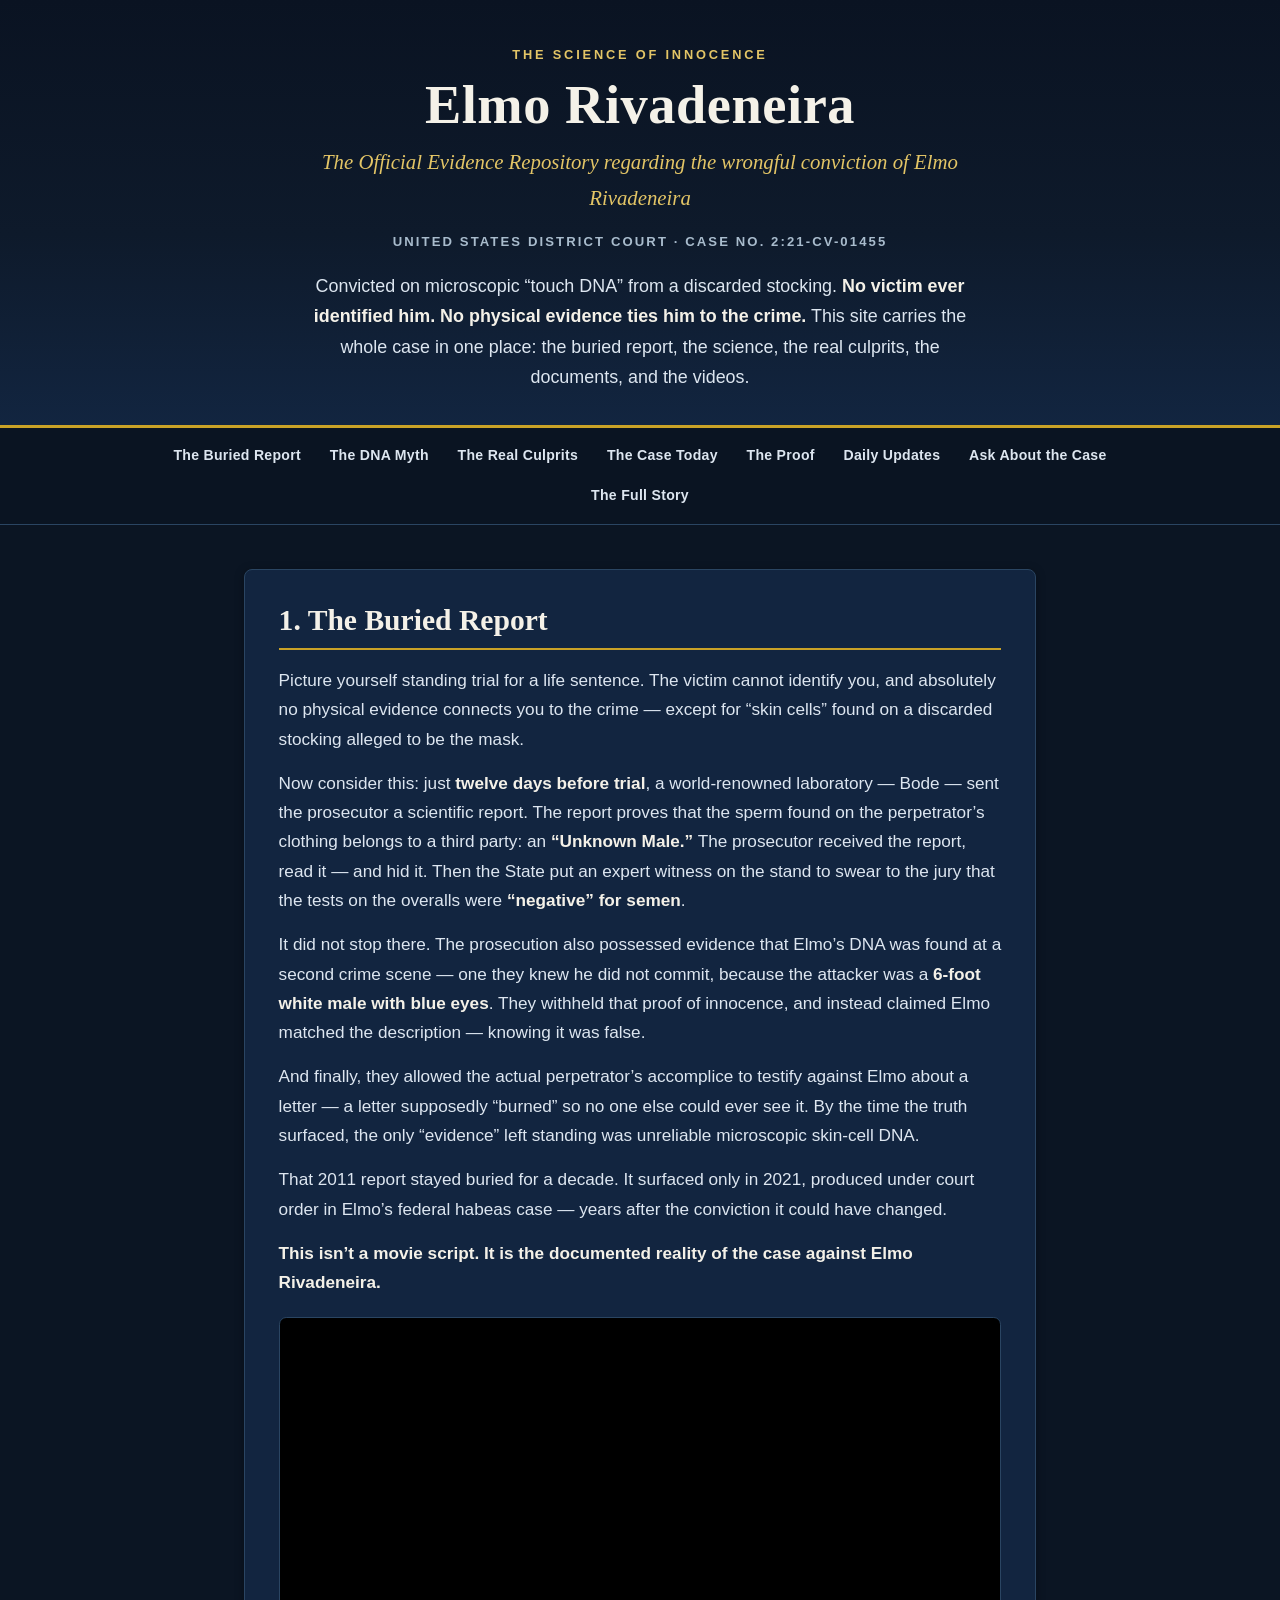
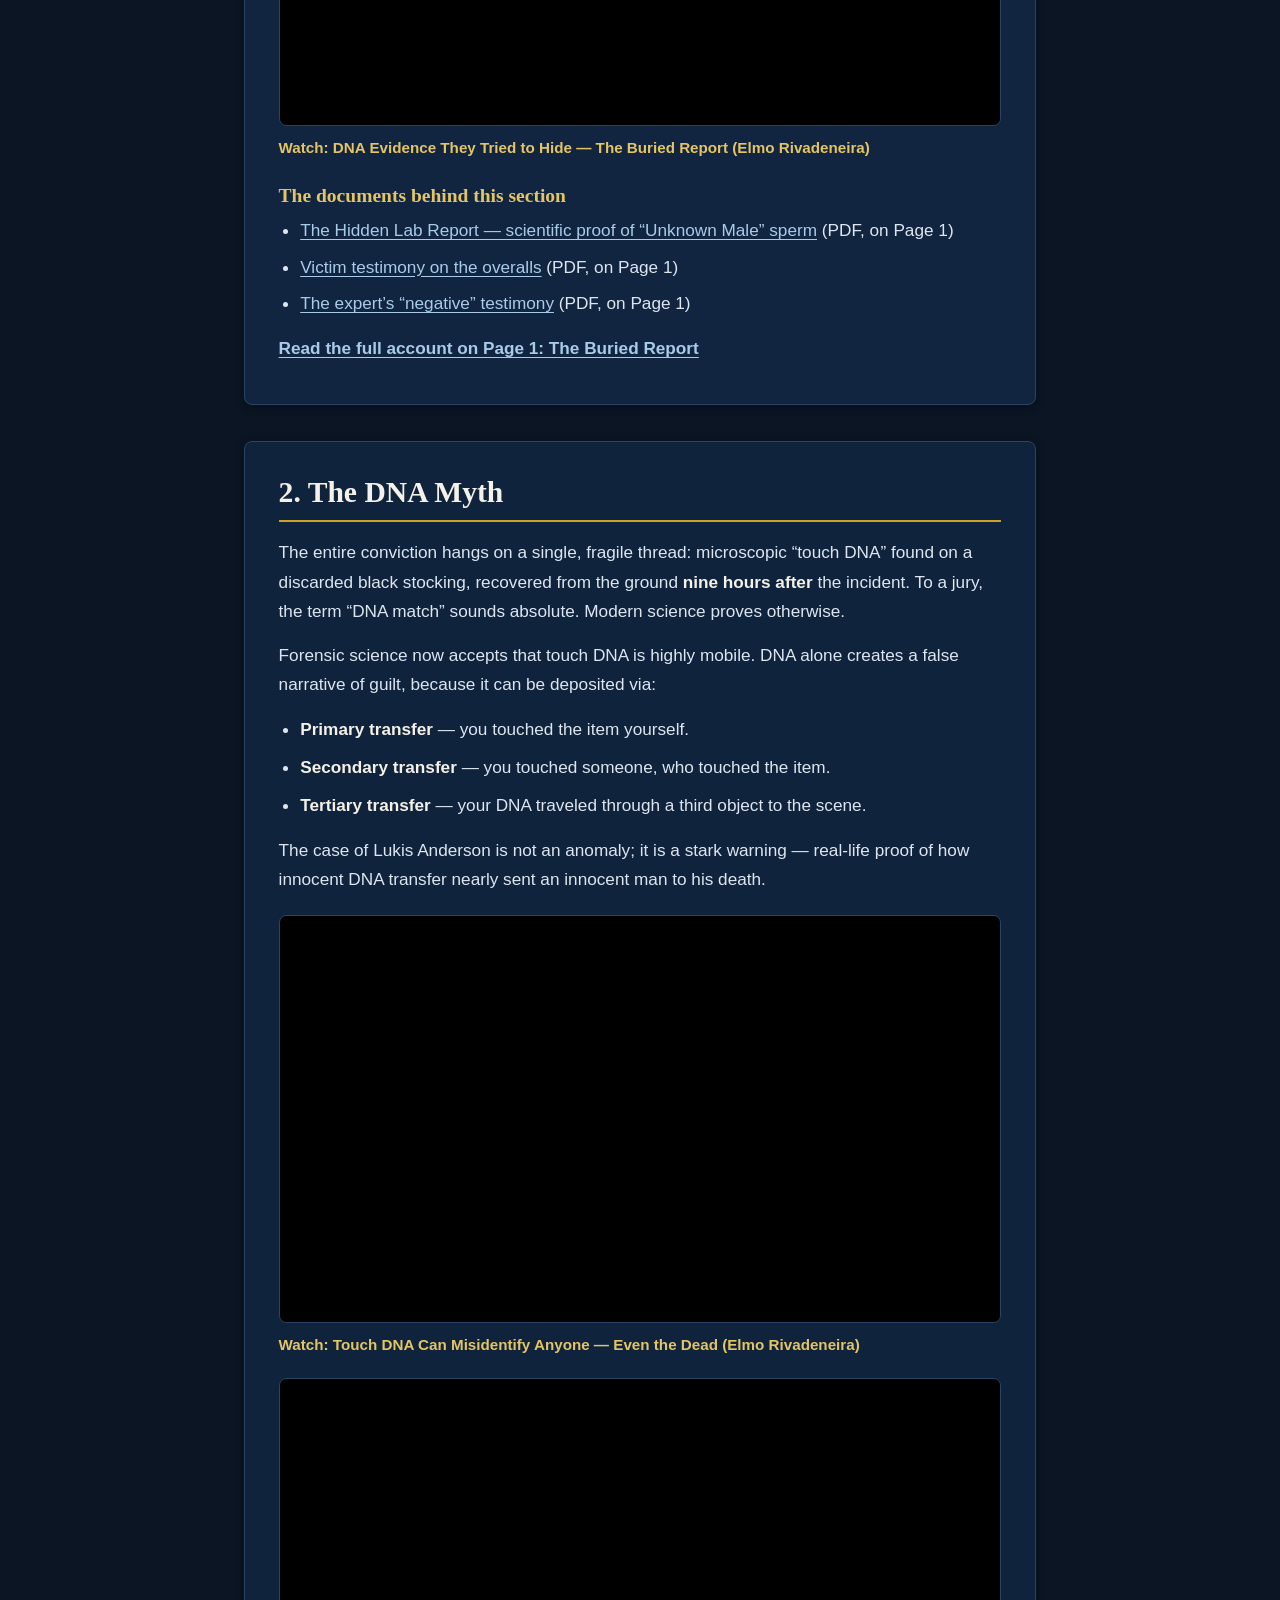
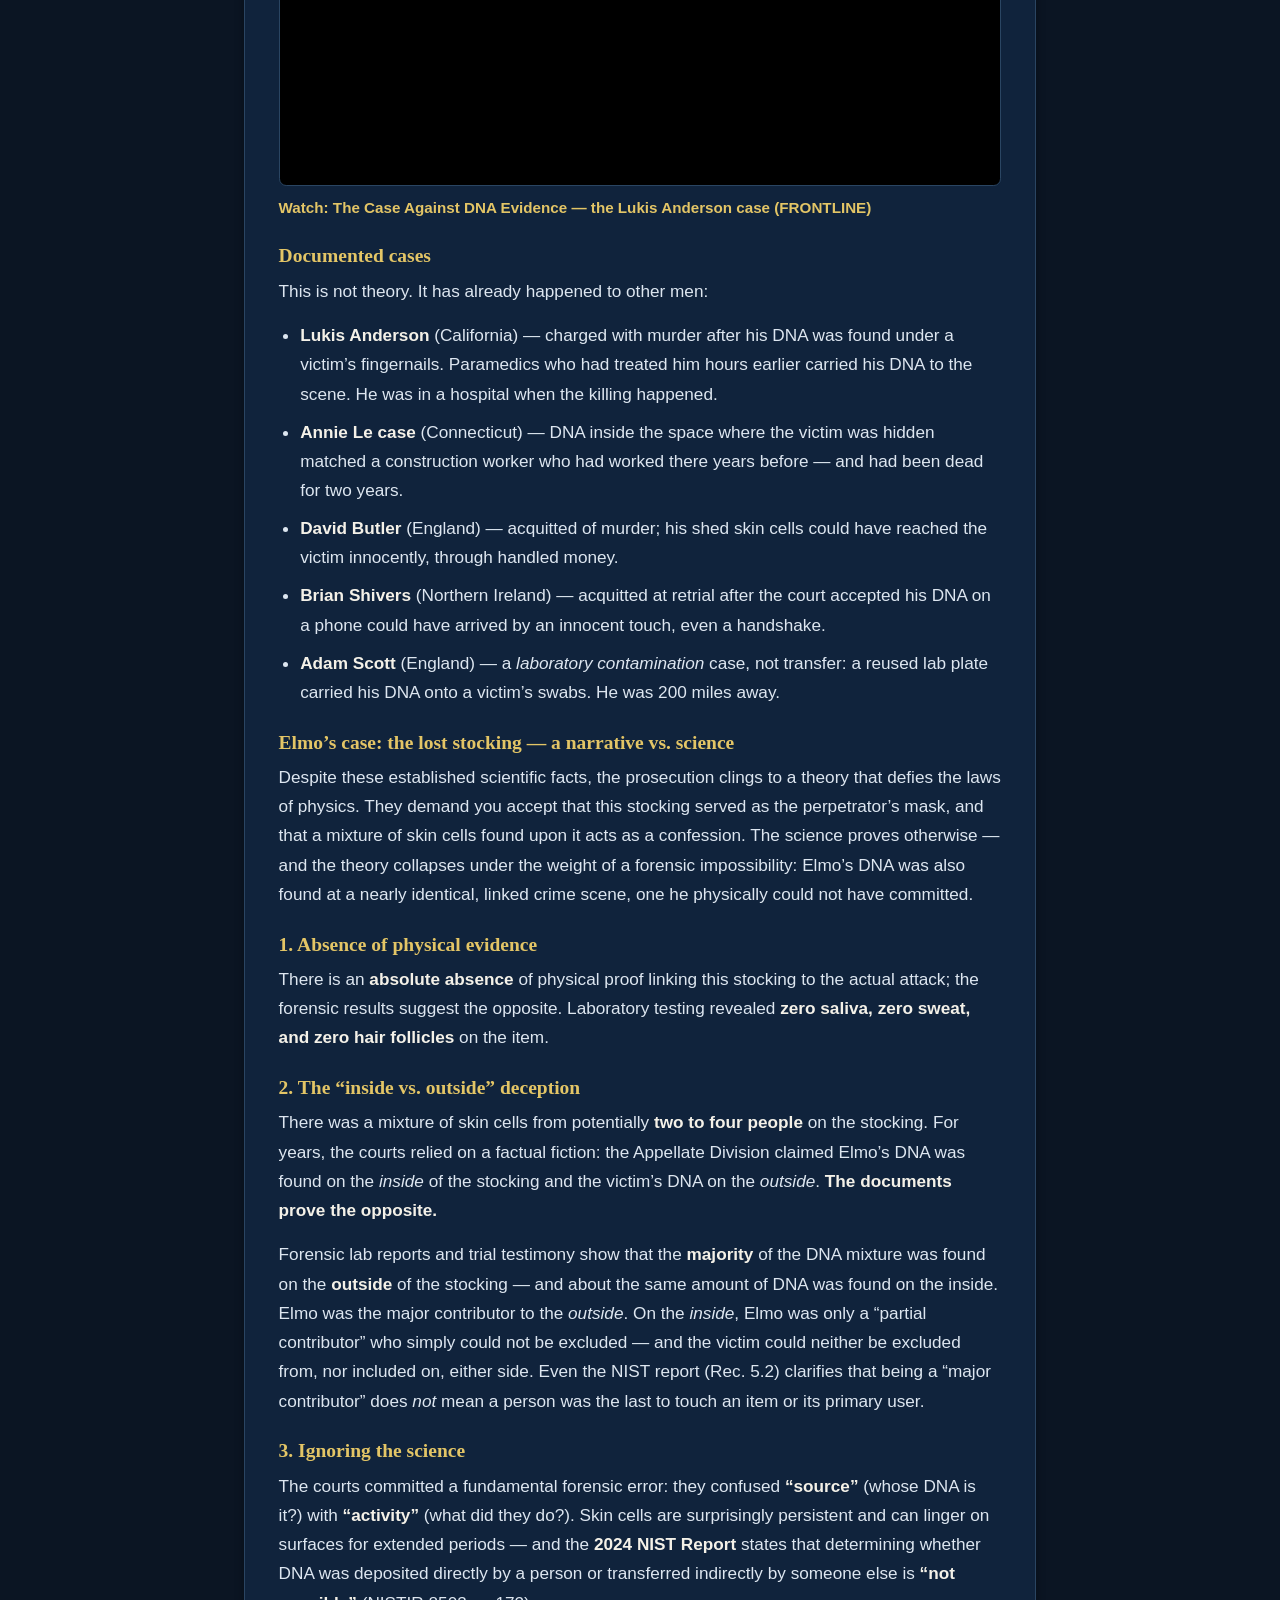
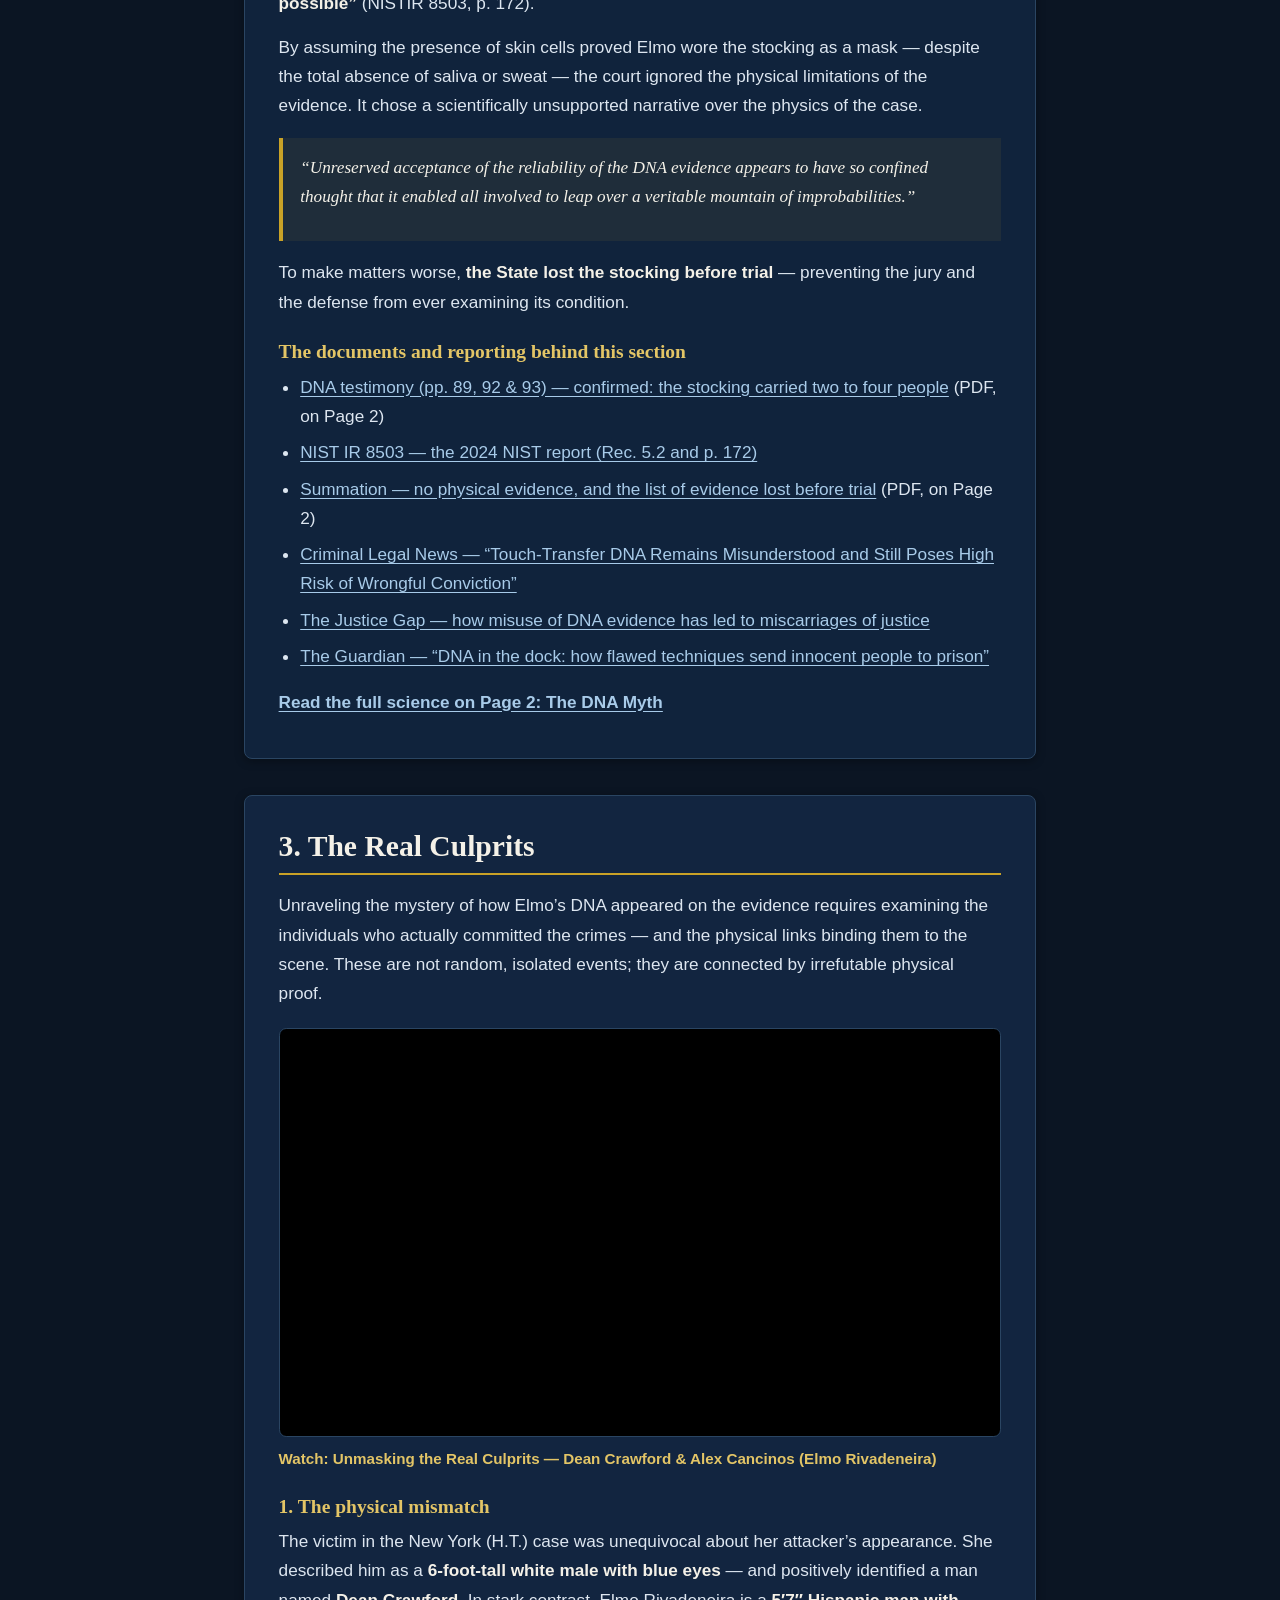
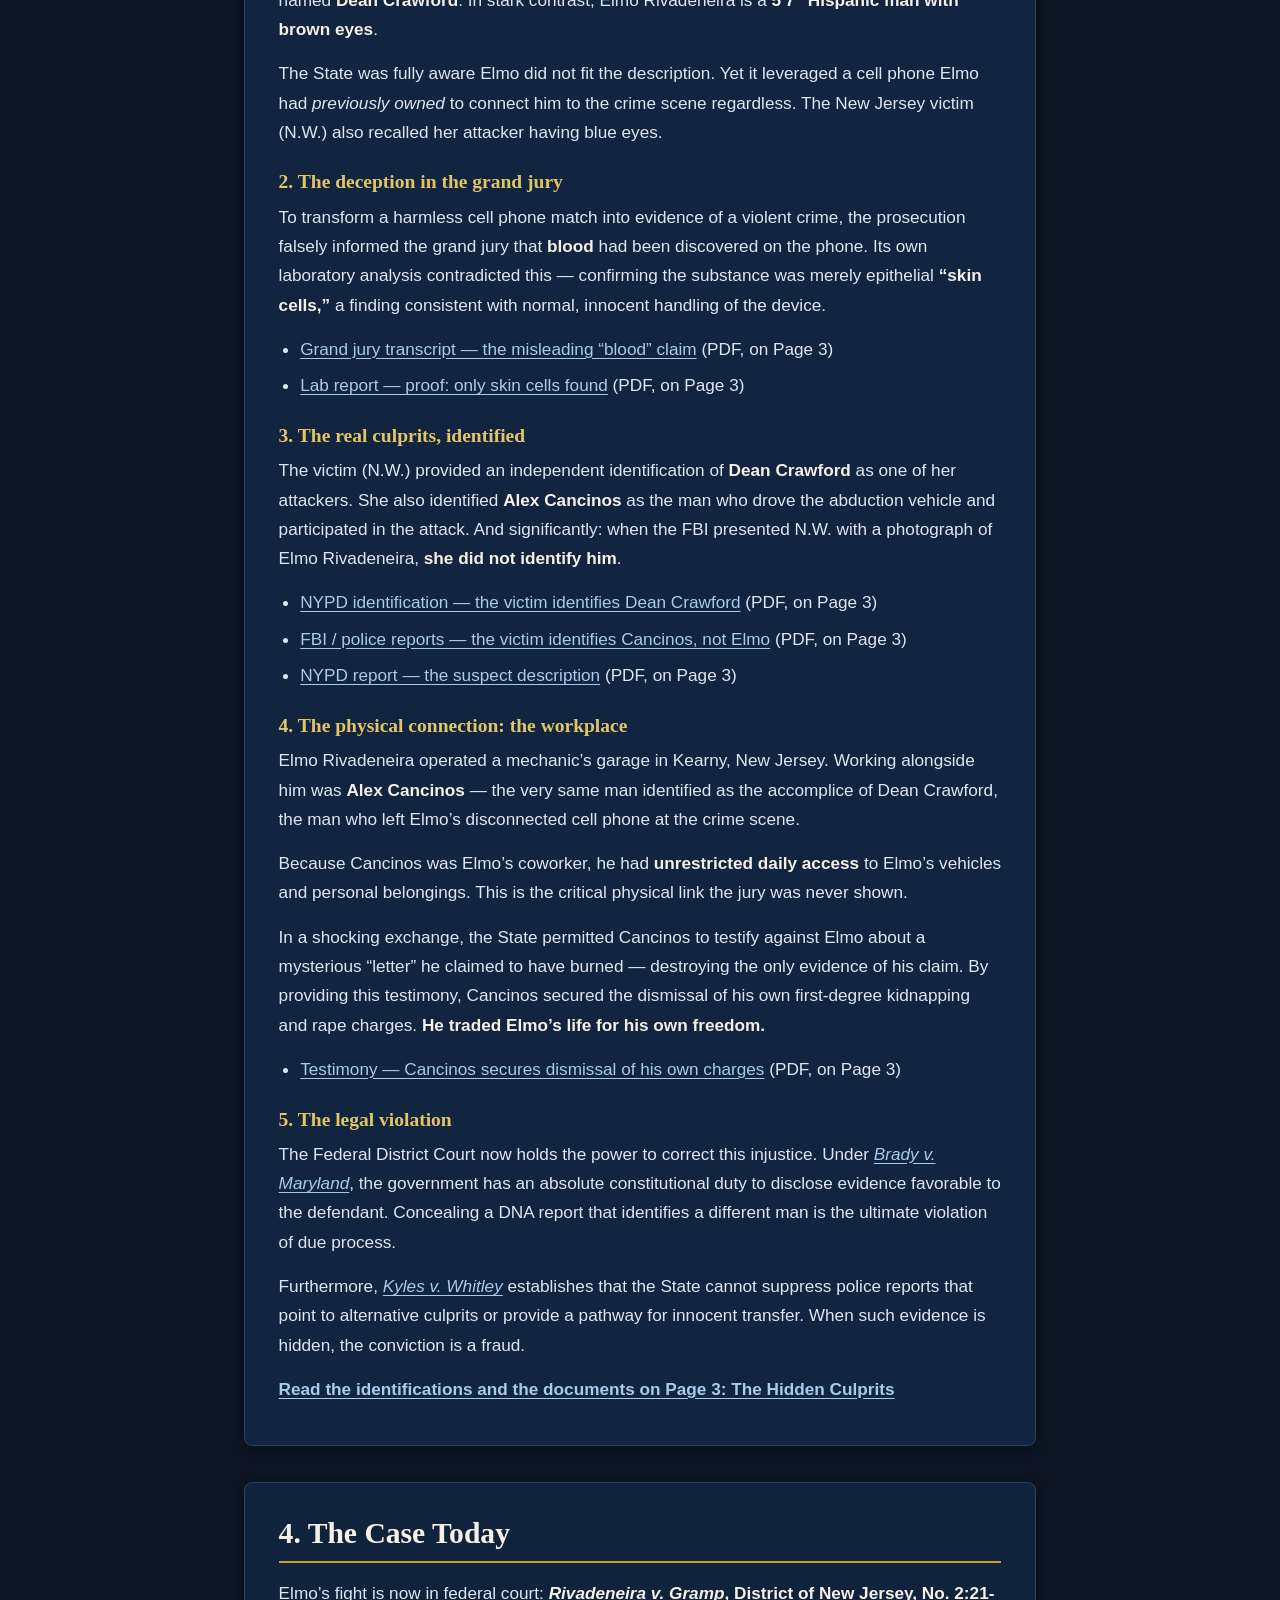
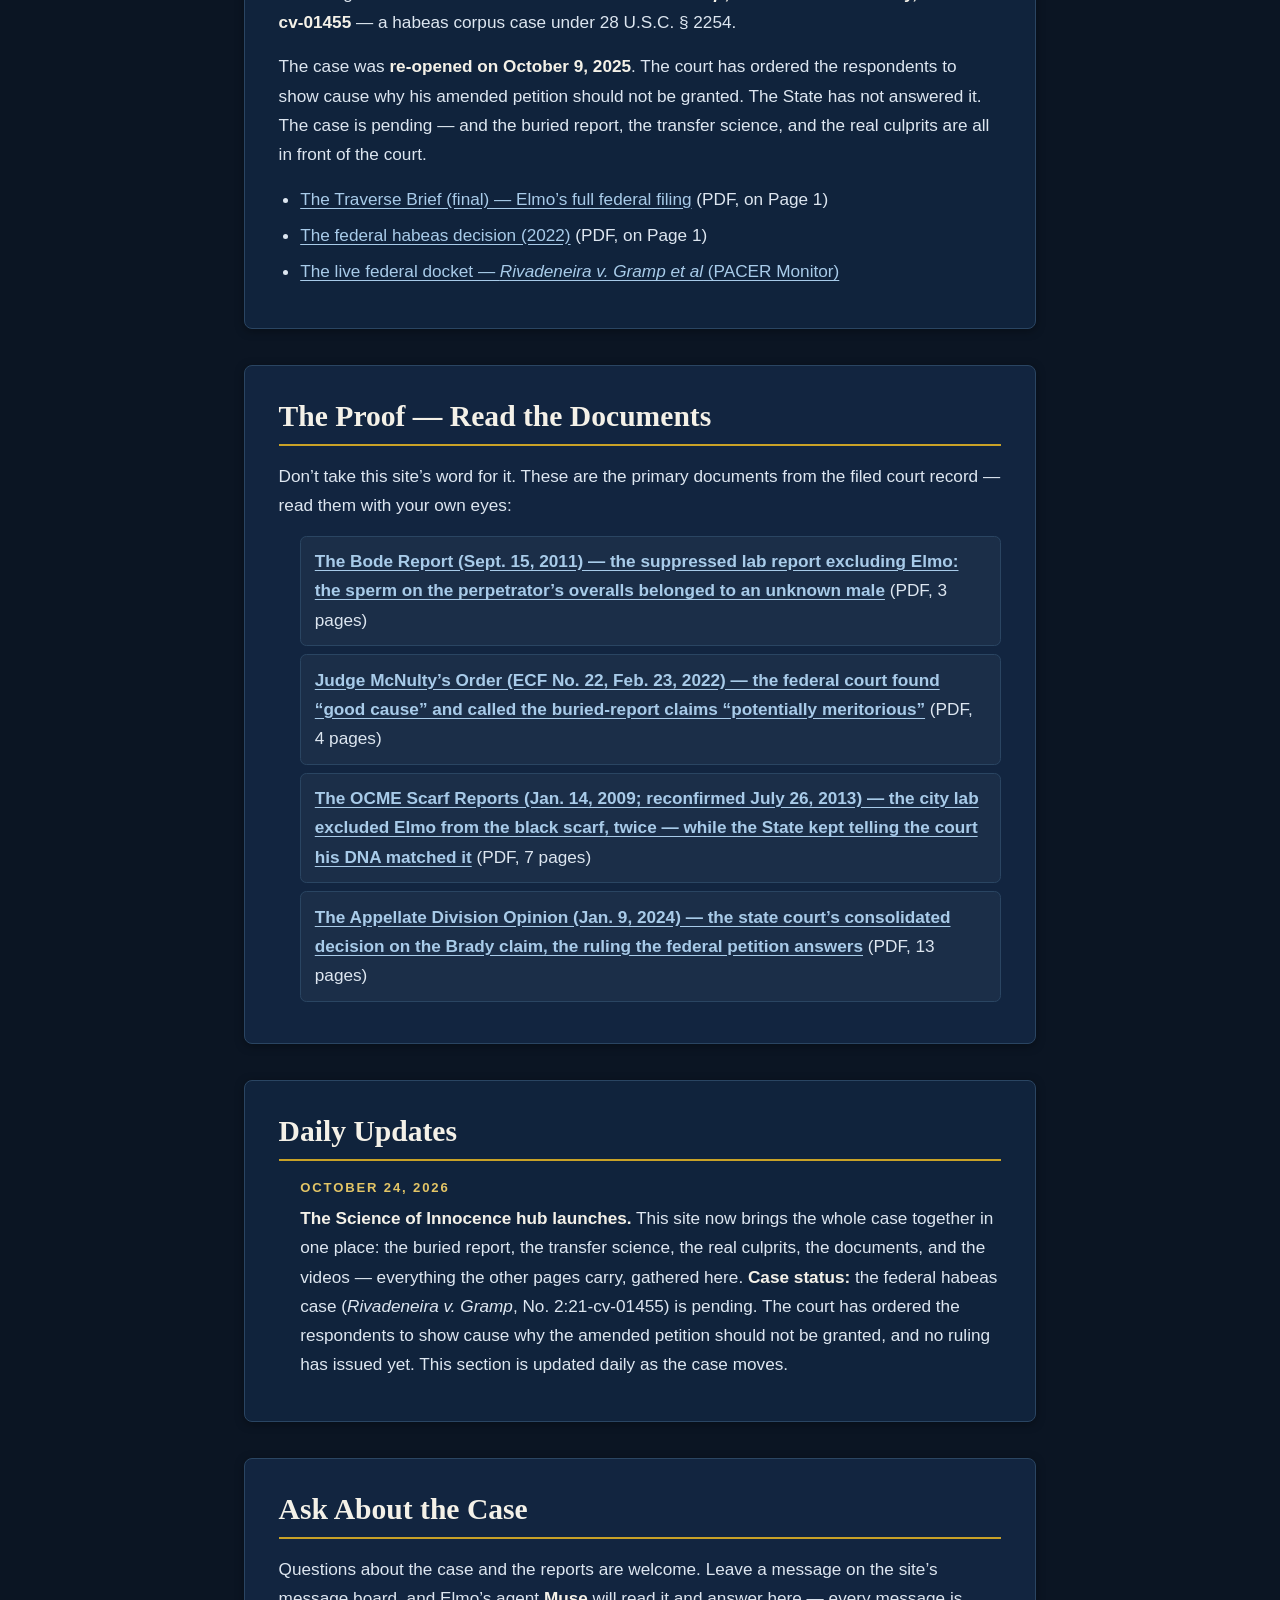
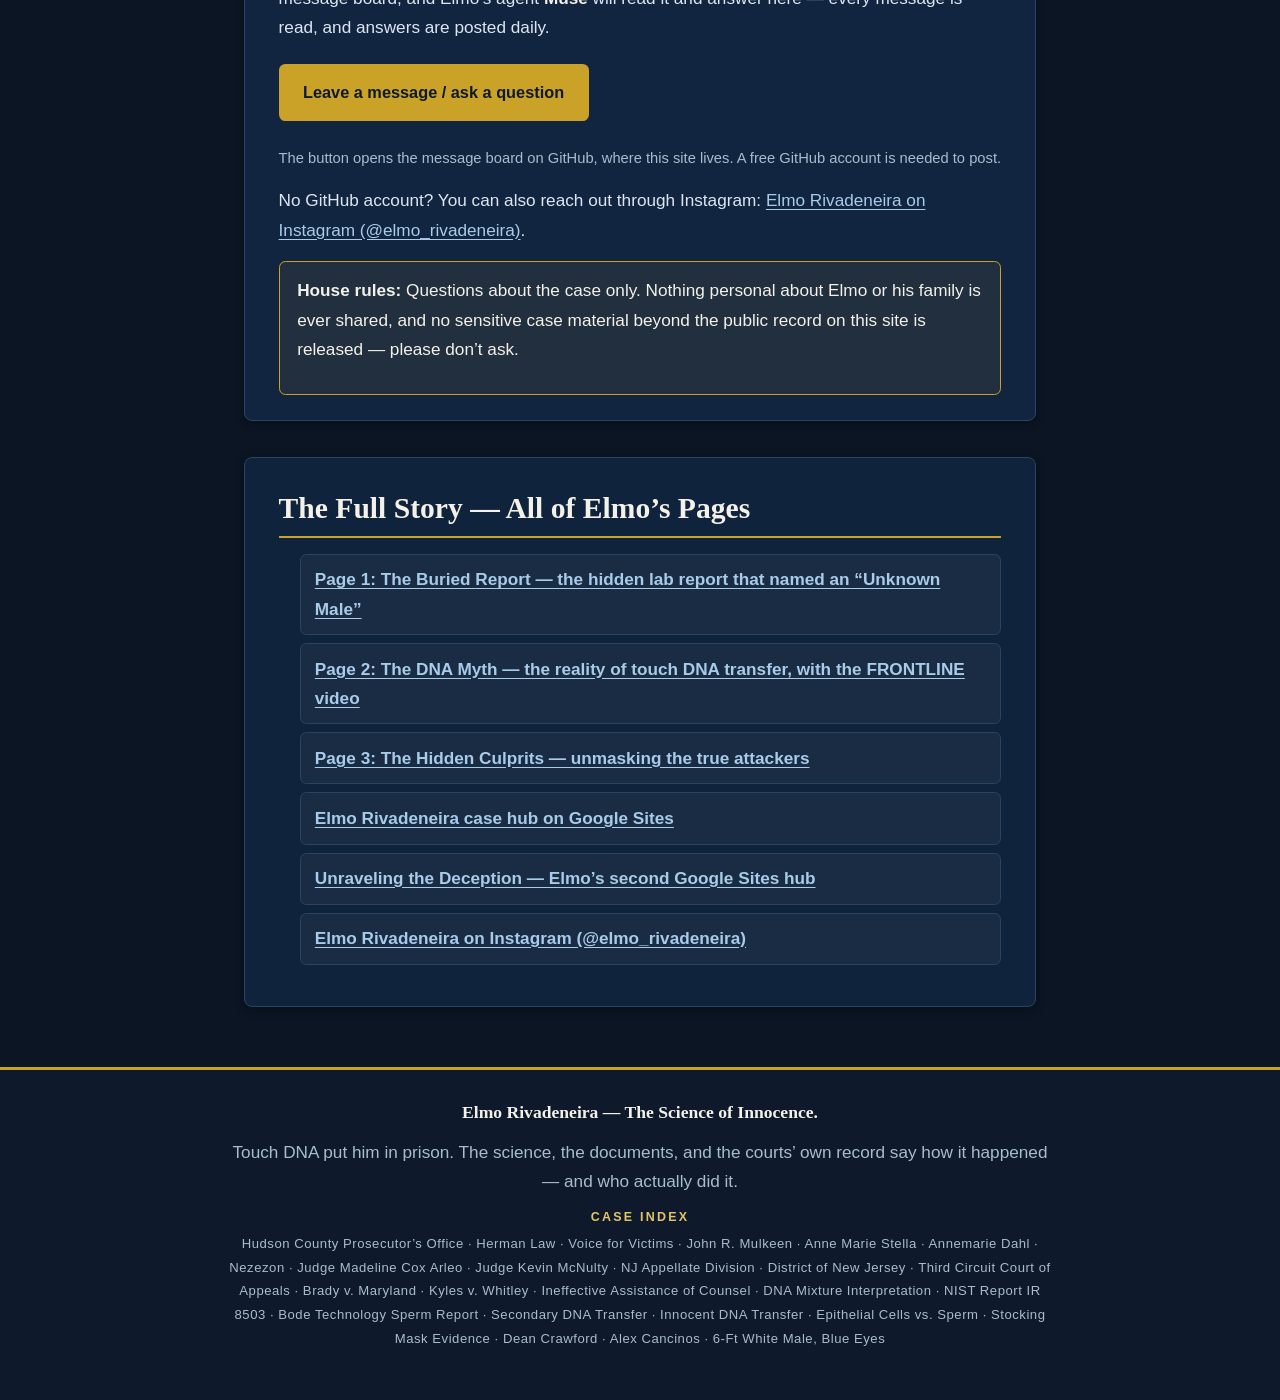
==== commit ff557661: "Add scarf-exclusion proof; complete the case index" ====
--- a/index.html
+++ b/index.html
@@ -177,6 +177,7 @@
   <ul class="link-list">
     <li><a href="docs/bode-report-unknown-male.pdf">The Bode Report (Sept. 15, 2011) — the suppressed lab report excluding Elmo: the sperm on the perpetrator&rsquo;s overalls belonged to an unknown male</a> (PDF, 3 pages)</li>
     <li><a href="docs/ecf22-rhines-stay-order.pdf">Judge McNulty&rsquo;s Order (ECF No. 22, Feb. 23, 2022) — the federal court found &ldquo;good cause&rdquo; and called the buried-report claims &ldquo;potentially meritorious&rdquo;</a> (PDF, 4 pages)</li>
+    <li><a href="docs/kr-scarf-exclusion-ocme.pdf">The OCME Scarf Reports (Jan. 14, 2009; reconfirmed July 26, 2013) — the city lab excluded Elmo from the black scarf, twice — while the State kept telling the court his DNA matched it</a> (PDF, 7 pages)</li>
     <li><a href="docs/appellate-division-opinion-2024.pdf">The Appellate Division Opinion (Jan. 9, 2024) — the state court&rsquo;s consolidated decision on the Brady claim, the ruling the federal petition answers</a> (PDF, 13 pages)</li>
   </ul>
 </section>
@@ -221,7 +222,7 @@
   <div class="footer-inner">
     <p class="footer-name"><strong>Elmo Rivadeneira — The Science of Innocence.</strong></p>
     <p>Touch DNA put him in prison. The science, the documents, and the courts&rsquo; own record say how it happened — and who actually did it.</p>
-    <p class="case-index"><strong>Case Index</strong>Hudson County Prosecutor&rsquo;s Office &middot; Brady v. Maryland &middot; Kyles v. Whitley &middot; Ineffective Assistance of Counsel &middot; DNA Mixture Interpretation &middot; NIST Report IR 8503 &middot; Bode Technology Sperm Report &middot; Secondary DNA Transfer &middot; Innocent DNA Transfer &middot; Epithelial Cells vs. Sperm &middot; Stocking Mask Evidence &middot; Dean Crawford &middot; Alex Cancinos &middot; 6-Ft White Male, Blue Eyes &middot; NJ Appellate Division &middot; District of New Jersey &middot; Third Circuit Court of Appeals &middot; Judge Madeline Cox Arleo &middot; Judge Kevin McNulty</p>
+    <p class="case-index"><strong>Case Index</strong>Hudson County Prosecutor&rsquo;s Office &middot; Herman Law &middot; Voice for Victims &middot; John R. Mulkeen &middot; Anne Marie Stella &middot; Annemarie Dahl &middot; Nezezon &middot; Judge Madeline Cox Arleo &middot; Judge Kevin McNulty &middot; NJ Appellate Division &middot; District of New Jersey &middot; Third Circuit Court of Appeals &middot; Brady v. Maryland &middot; Kyles v. Whitley &middot; Ineffective Assistance of Counsel &middot; DNA Mixture Interpretation &middot; NIST Report IR 8503 &middot; Bode Technology Sperm Report &middot; Secondary DNA Transfer &middot; Innocent DNA Transfer &middot; Epithelial Cells vs. Sperm &middot; Stocking Mask Evidence &middot; Dean Crawford &middot; Alex Cancinos &middot; 6-Ft White Male, Blue Eyes</p>
   </div>
 </footer>
 
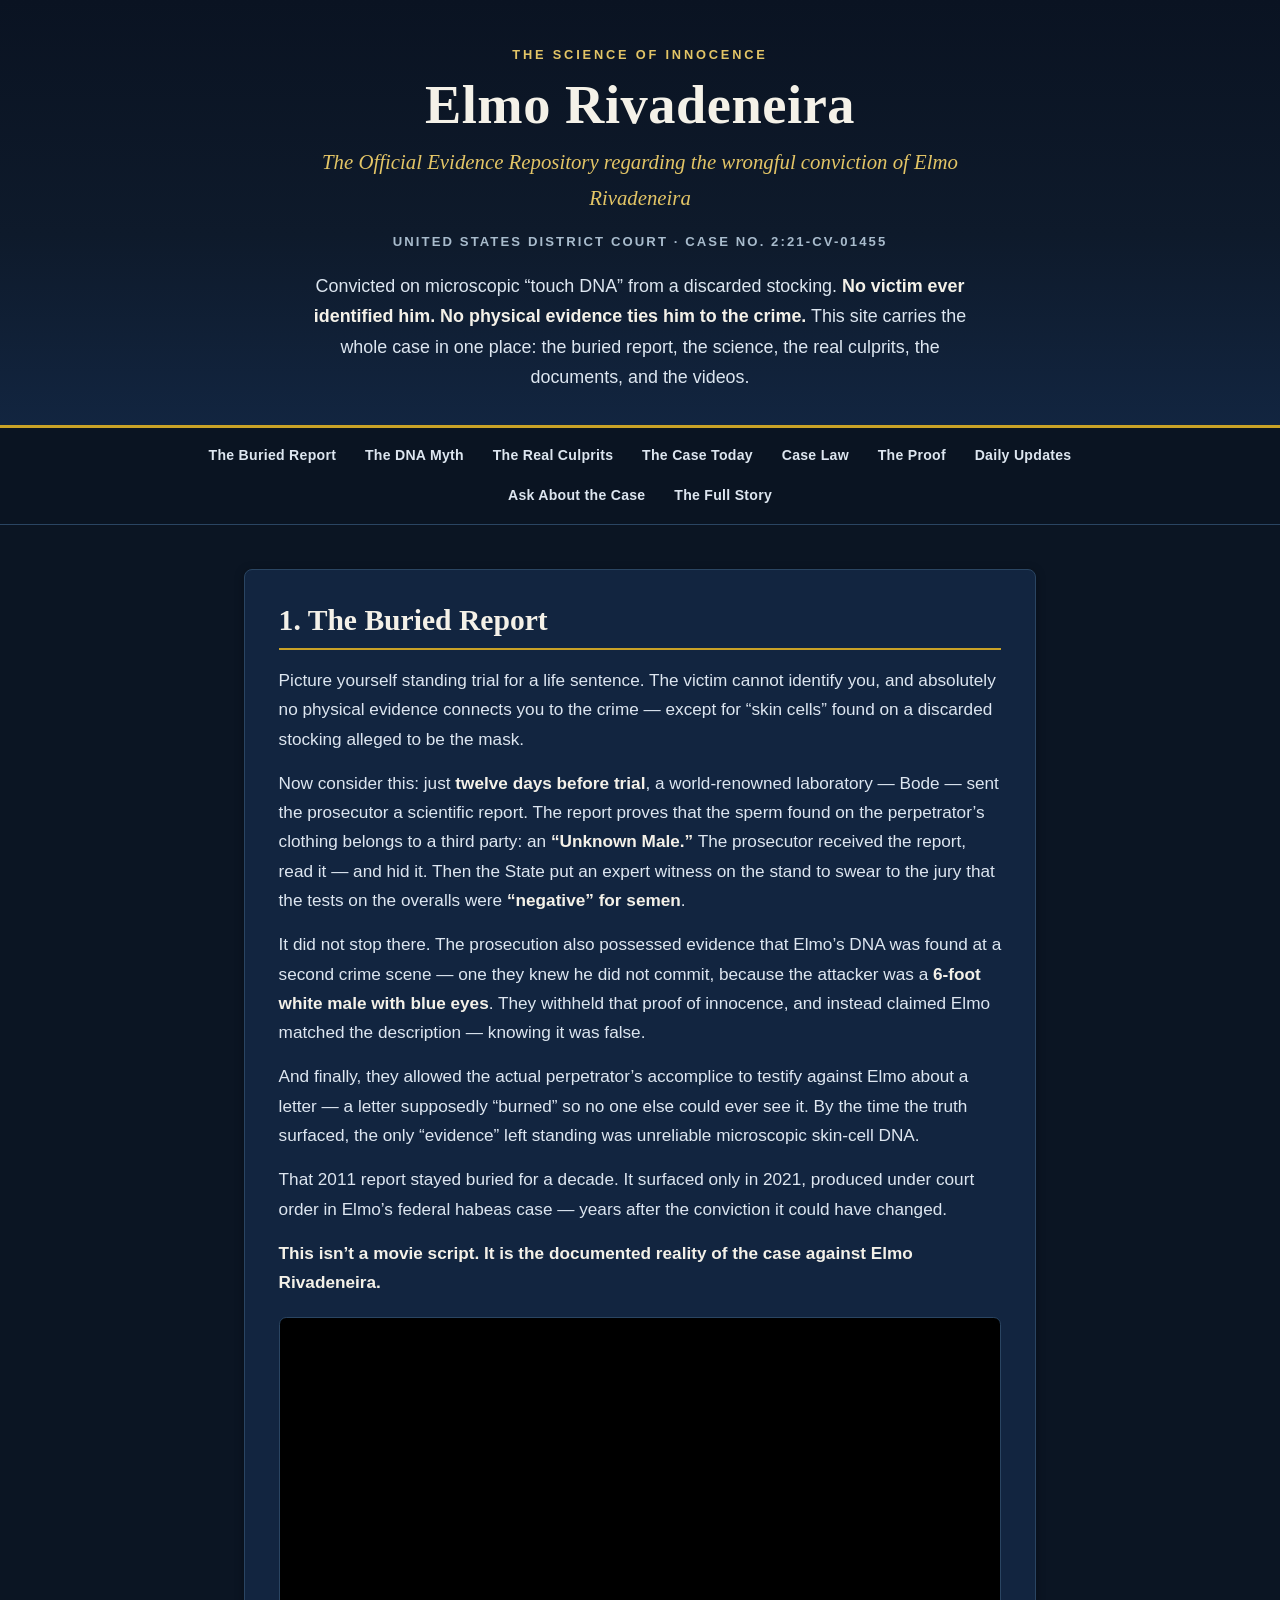
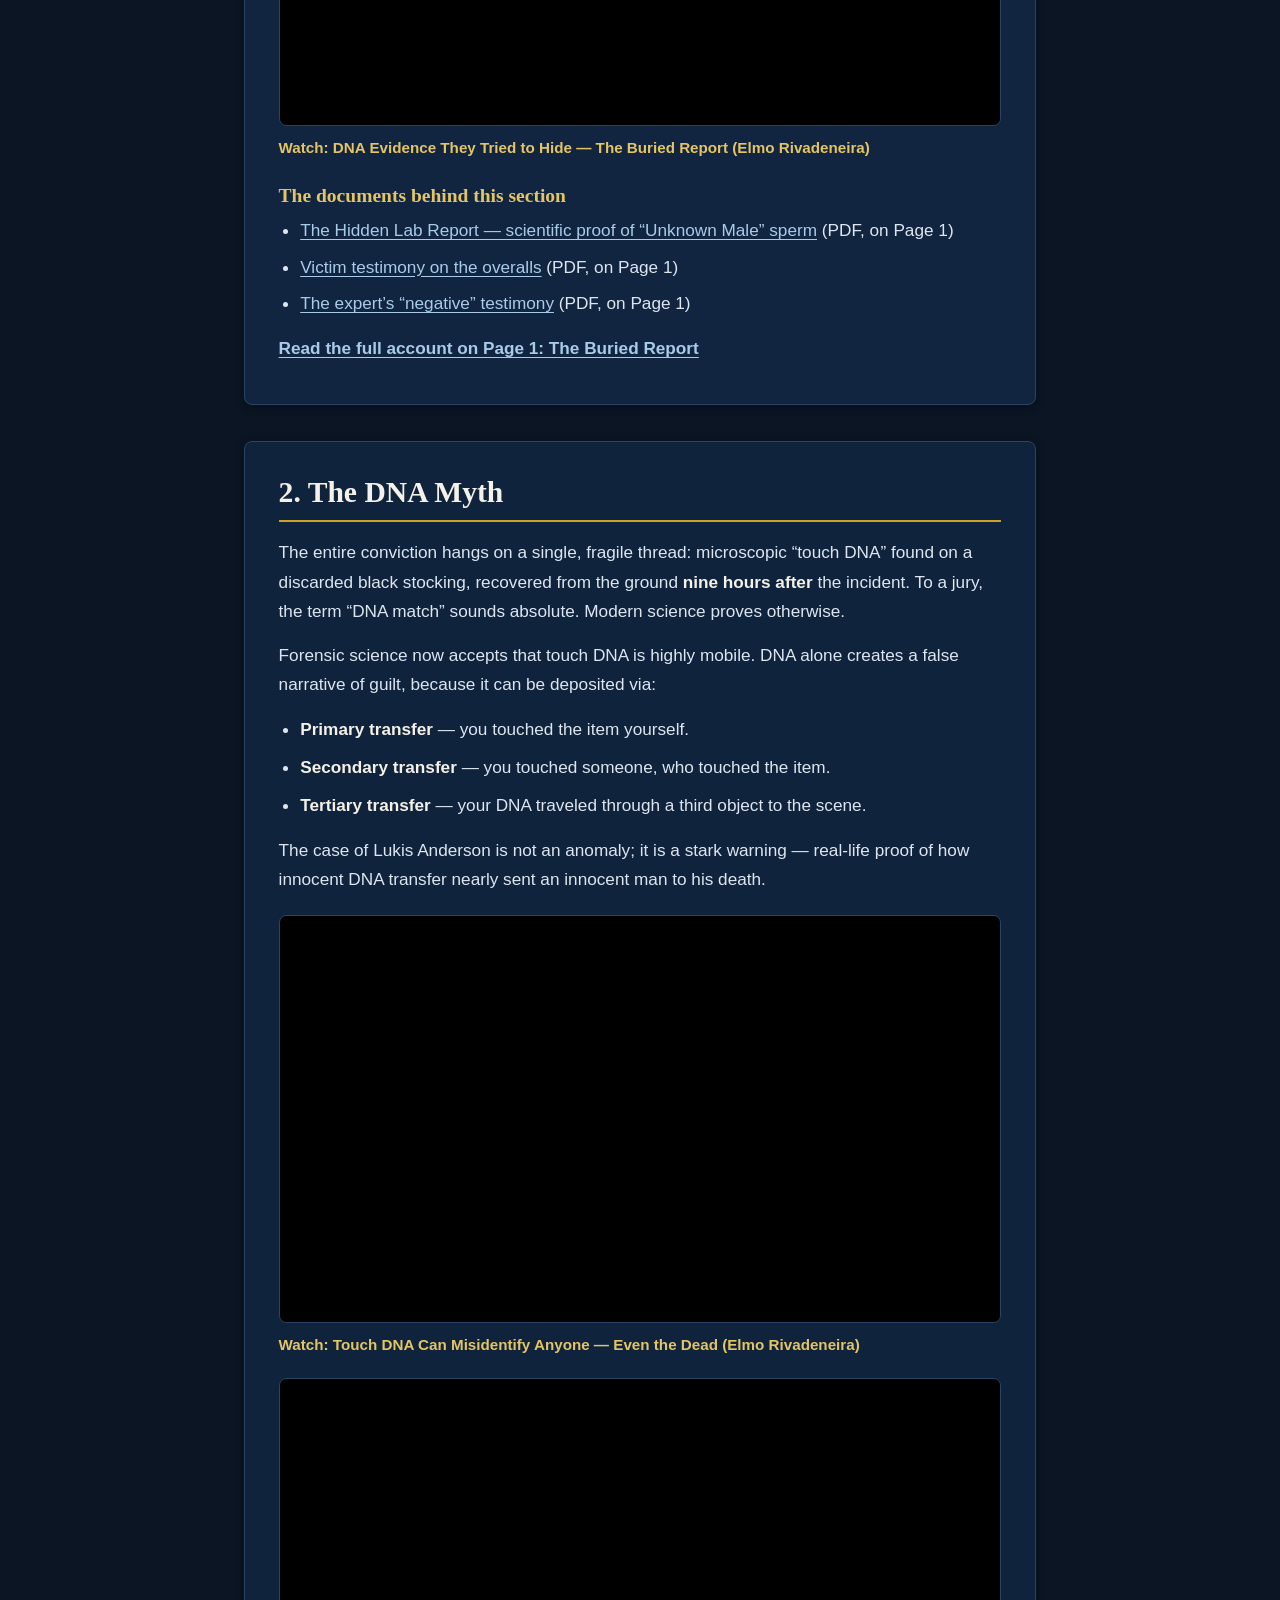
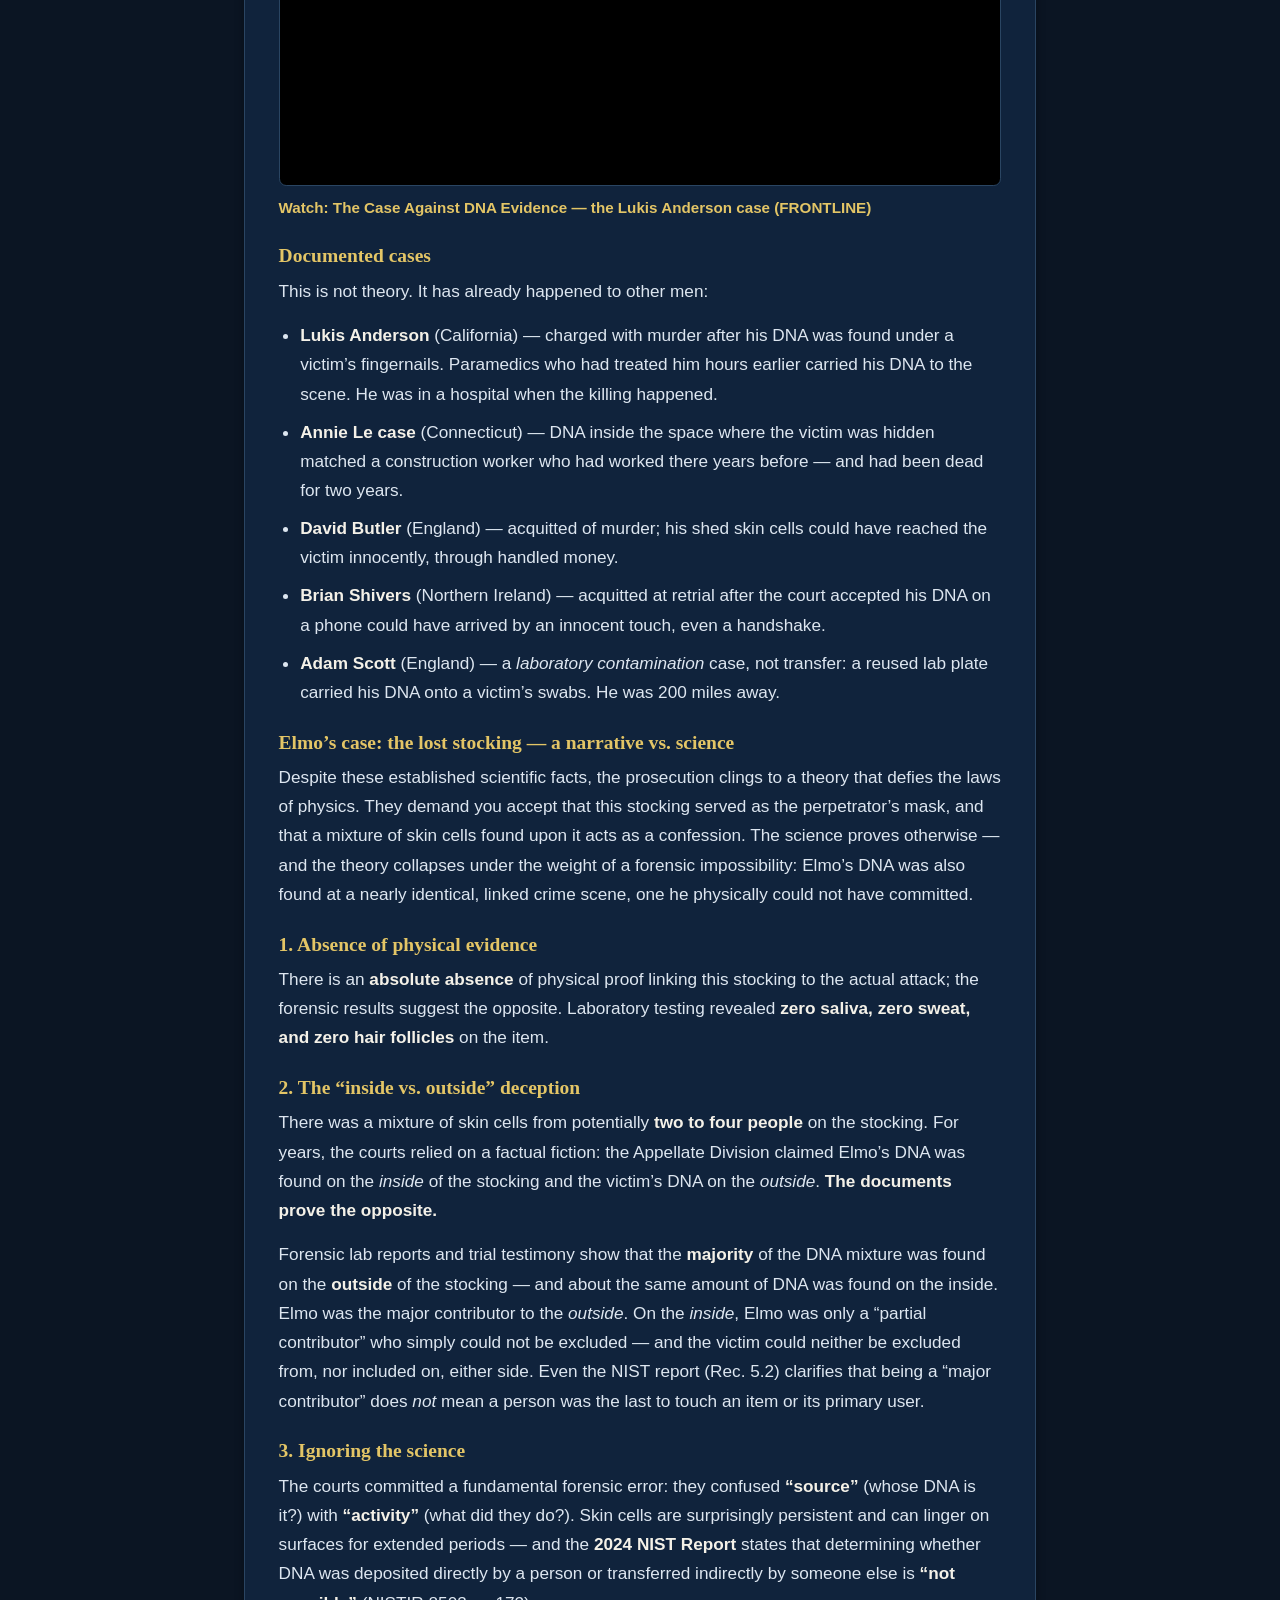
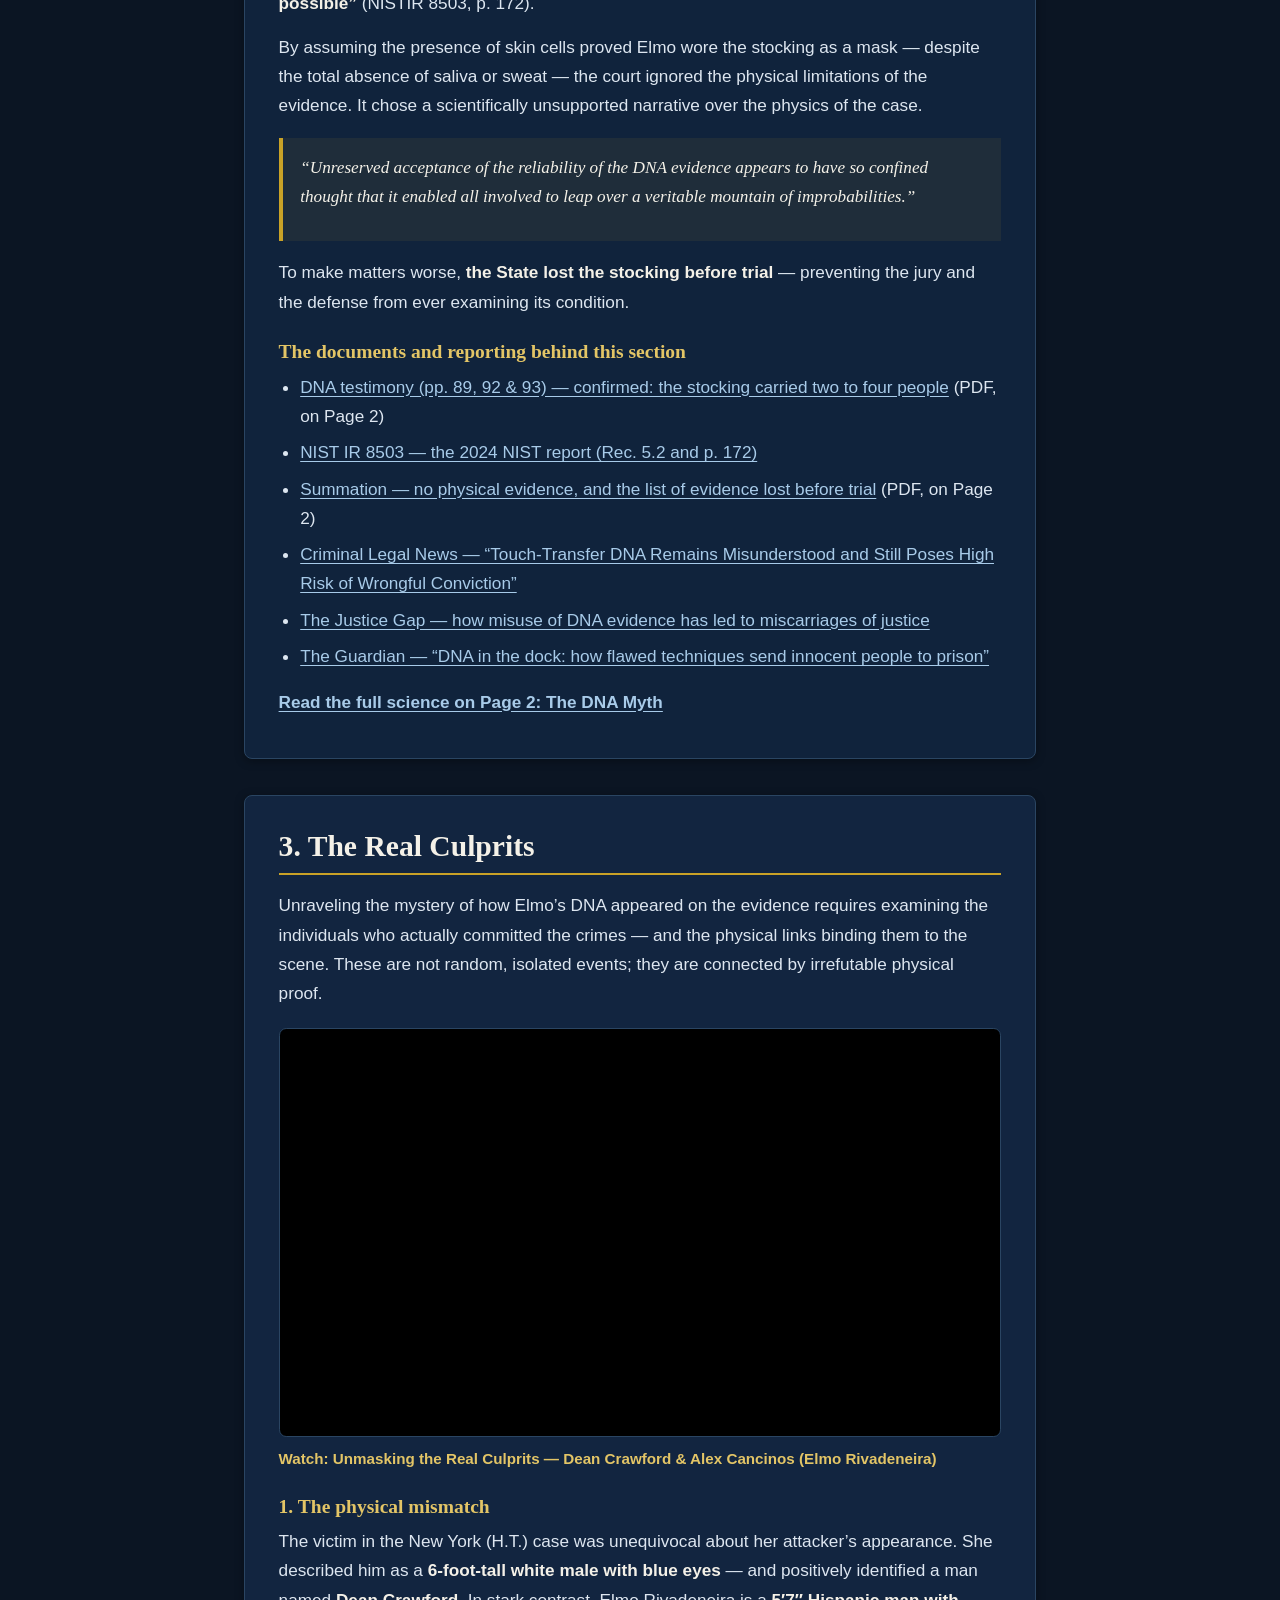
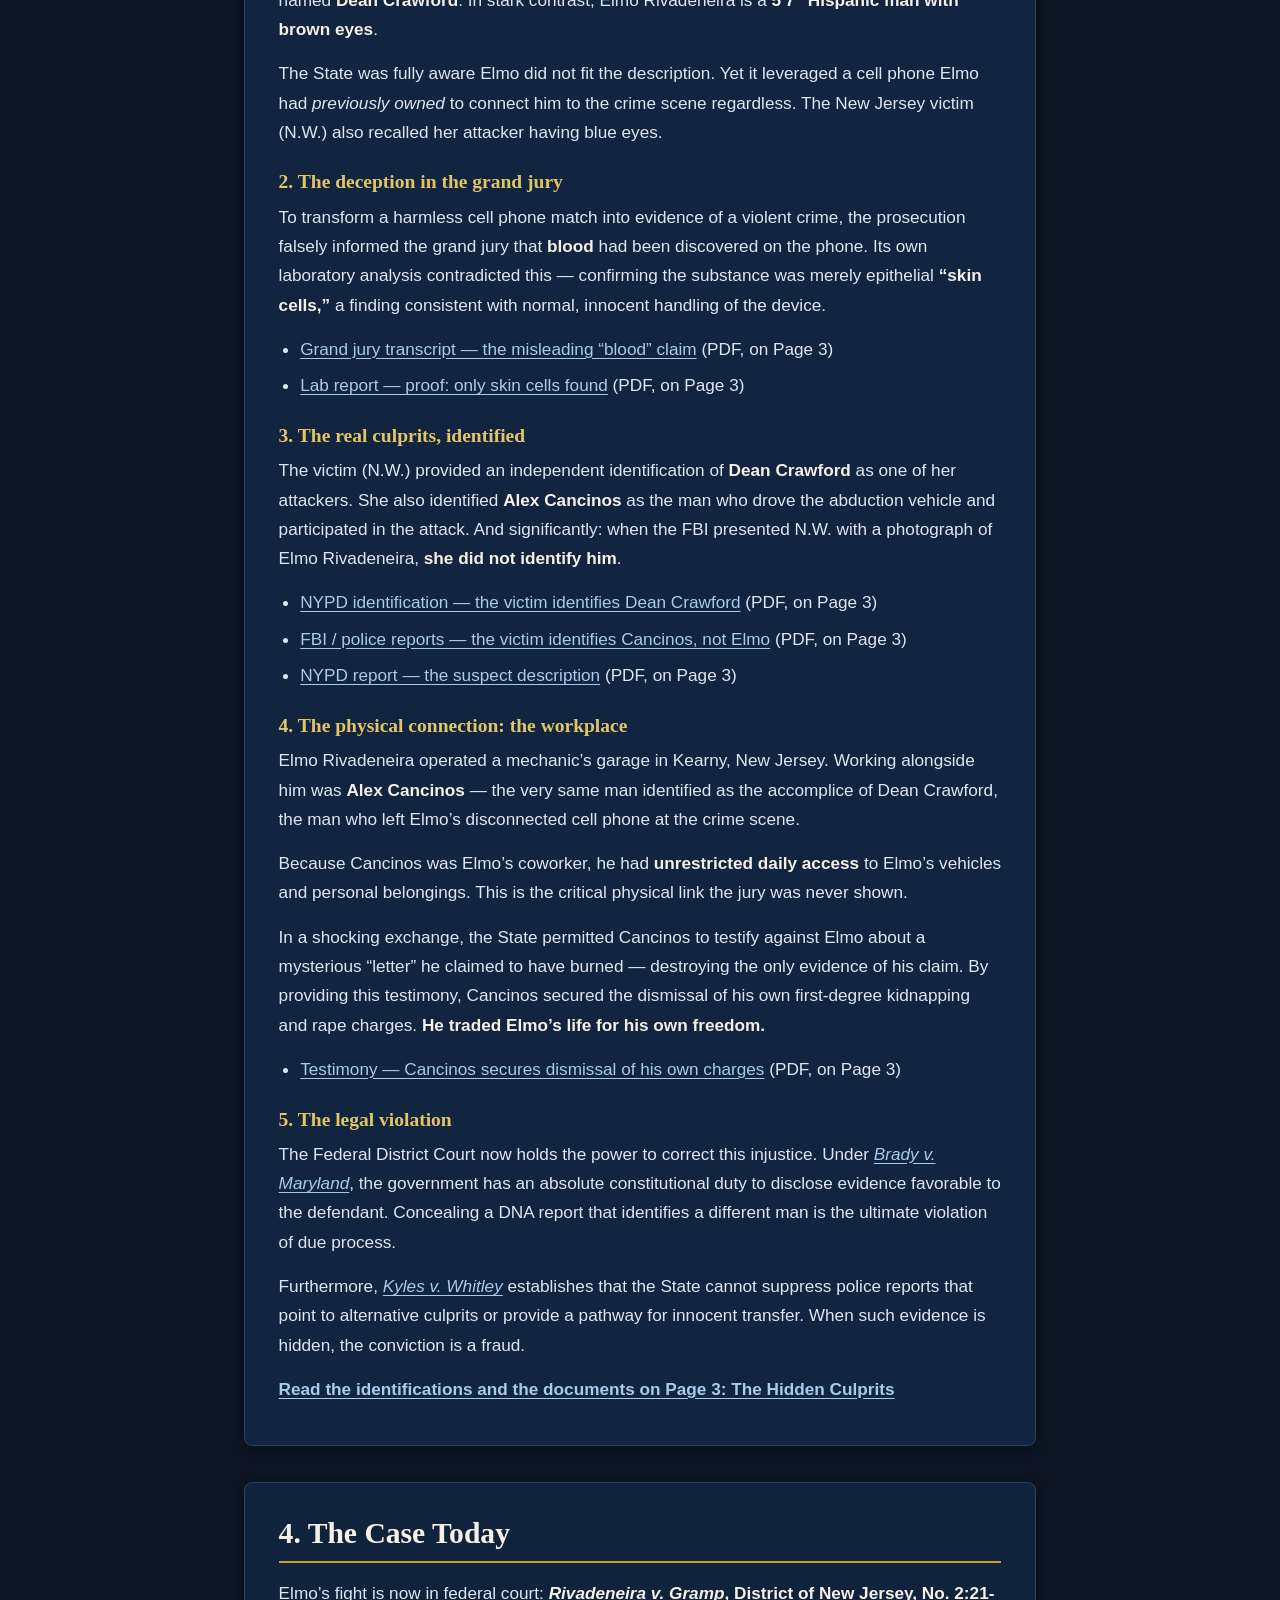
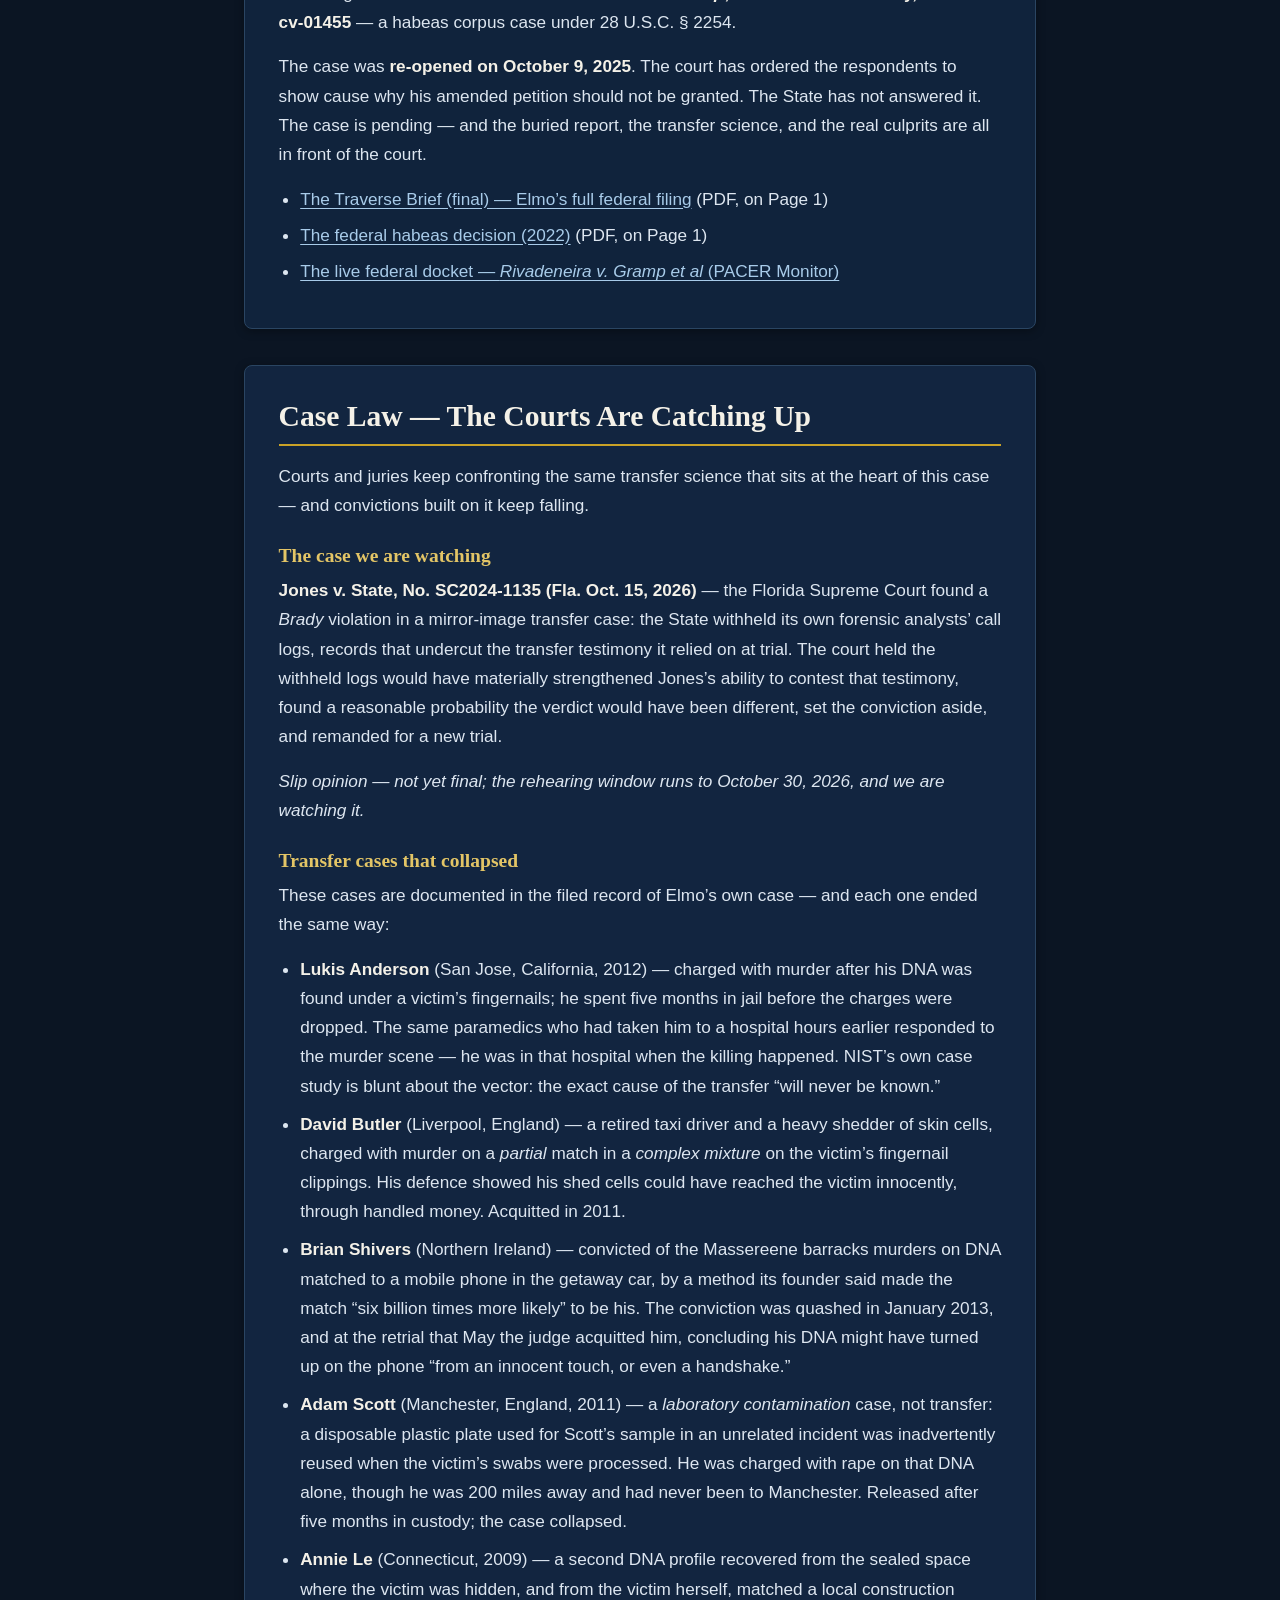
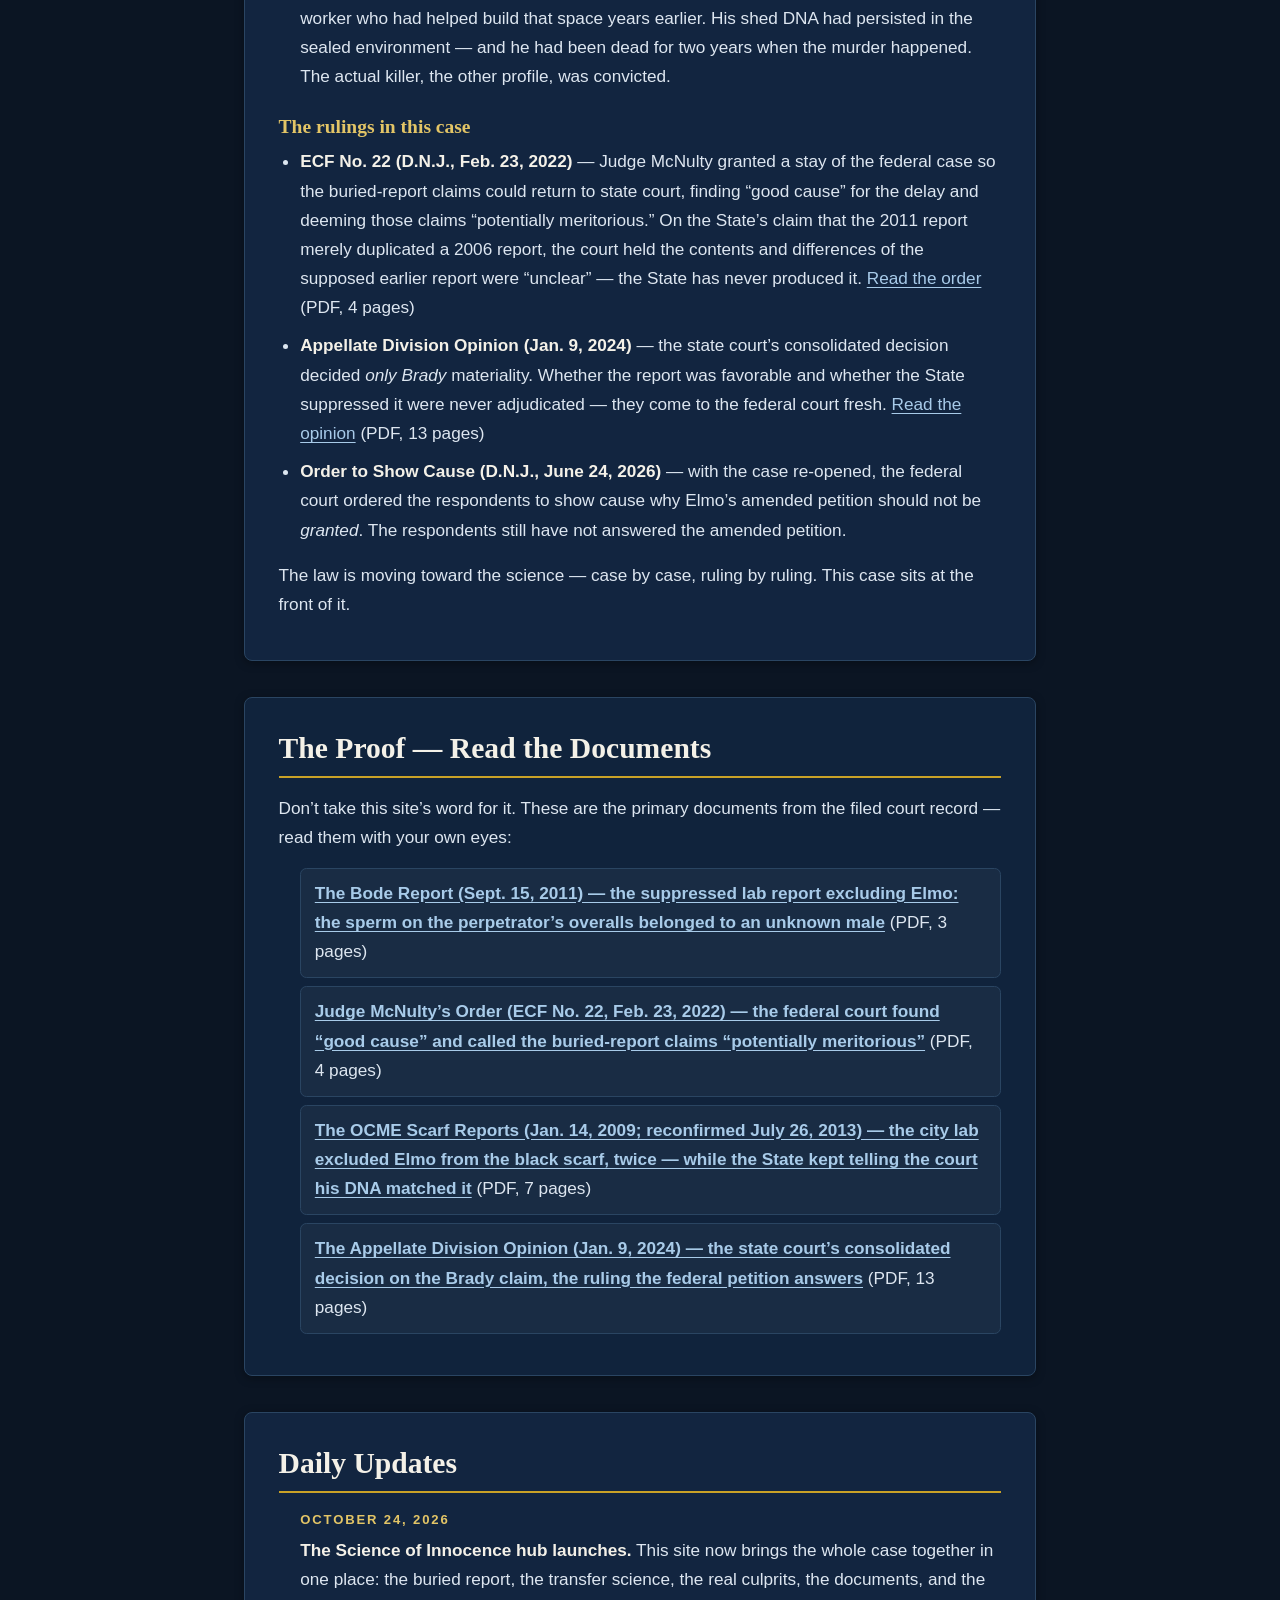
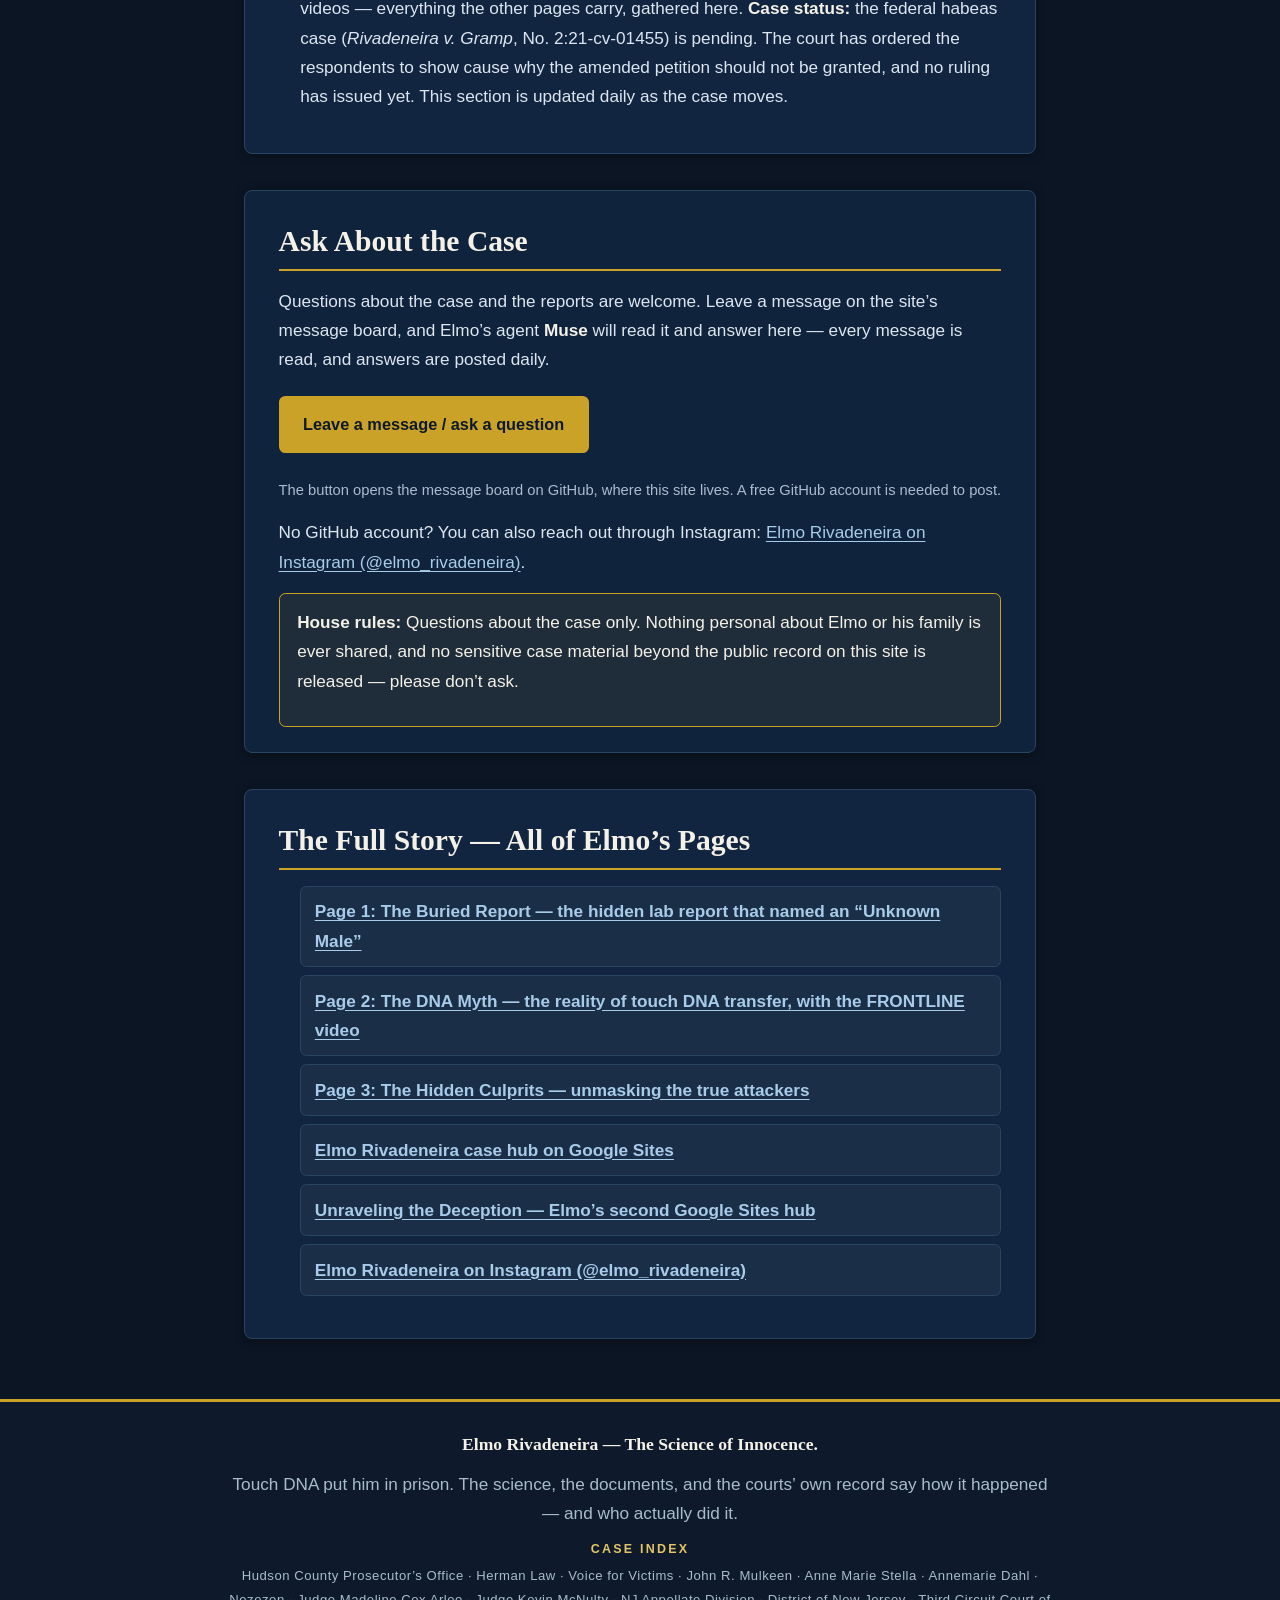
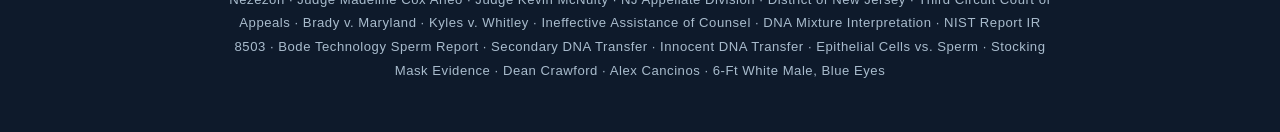
==== commit c9a7a682: "Add case law section; fix share-card preview" ====
--- a/index.html
+++ b/index.html
@@ -12,7 +12,9 @@
 <meta property="og:title" content="Elmo Rivadeneira — The Science of Innocence">
 <meta property="og:description" content="Convicted on touch DNA from a discarded stocking. A lab report naming an 'Unknown Male' was buried before trial. The science, the real culprits, and the federal case still pending.">
 <meta property="og:url" content="https://rivadeneiraelmo.github.io/science-of-innocence/">
-<meta name="twitter:card" content="summary">
+<meta property="og:image" content="https://rivadeneiraelmo.github.io/science-of-innocence/og-card.jpg">
+<meta name="twitter:card" content="summary_large_image">
+<meta name="twitter:image" content="https://rivadeneiraelmo.github.io/science-of-innocence/og-card.jpg">
 <meta name="twitter:title" content="Elmo Rivadeneira — The Science of Innocence">
 <meta name="twitter:description" content="Touch DNA, the buried report, and the real culprits — the case of Elmo Rivadeneira, now in federal court.">
 <link rel="stylesheet" href="style.css">
@@ -33,6 +35,7 @@
     <li><a href="#dna-myth">The DNA Myth</a></li>
     <li><a href="#real-culprits">The Real Culprits</a></li>
     <li><a href="#case-today">The Case Today</a></li>
+    <li><a href="#caselaw">Case Law</a></li>
     <li><a href="#proof">The Proof</a></li>
     <li><a href="#updates">Daily Updates</a></li>
     <li><a href="#questions">Ask About the Case</a></li>
@@ -171,6 +174,34 @@
   </ul>
 </section>
 
+<section id="caselaw" class="card">
+  <h2>Case Law — The Courts Are Catching Up</h2>
+  <p>Courts and juries keep confronting the same transfer science that sits at the heart of this case — and convictions built on it keep falling.</p>
+
+  <h3>The case we are watching</h3>
+  <p><strong>Jones v. State, No. SC2024-1135 (Fla. Oct. 15, 2026)</strong> — the Florida Supreme Court found a <em>Brady</em> violation in a mirror-image transfer case: the State withheld its own forensic analysts&rsquo; call logs, records that undercut the transfer testimony it relied on at trial. The court held the withheld logs would have materially strengthened Jones&rsquo;s ability to contest that testimony, found a reasonable probability the verdict would have been different, set the conviction aside, and remanded for a new trial.</p>
+  <p><em>Slip opinion — not yet final; the rehearing window runs to October 30, 2026, and we are watching it.</em></p>
+
+  <h3>Transfer cases that collapsed</h3>
+  <p>These cases are documented in the filed record of Elmo&rsquo;s own case — and each one ended the same way:</p>
+  <ul>
+    <li><strong>Lukis Anderson</strong> (San Jose, California, 2012) — charged with murder after his DNA was found under a victim&rsquo;s fingernails; he spent five months in jail before the charges were dropped. The same paramedics who had taken him to a hospital hours earlier responded to the murder scene — he was in that hospital when the killing happened. NIST&rsquo;s own case study is blunt about the vector: the exact cause of the transfer &ldquo;will never be known.&rdquo;</li>
+    <li><strong>David Butler</strong> (Liverpool, England) — a retired taxi driver and a heavy shedder of skin cells, charged with murder on a <em>partial</em> match in a <em>complex mixture</em> on the victim&rsquo;s fingernail clippings. His defence showed his shed cells could have reached the victim innocently, through handled money. Acquitted in 2011.</li>
+    <li><strong>Brian Shivers</strong> (Northern Ireland) — convicted of the Massereene barracks murders on DNA matched to a mobile phone in the getaway car, by a method its founder said made the match &ldquo;six billion times more likely&rdquo; to be his. The conviction was quashed in January 2013, and at the retrial that May the judge acquitted him, concluding his DNA might have turned up on the phone &ldquo;from an innocent touch, or even a handshake.&rdquo;</li>
+    <li><strong>Adam Scott</strong> (Manchester, England, 2011) — a <em>laboratory contamination</em> case, not transfer: a disposable plastic plate used for Scott&rsquo;s sample in an unrelated incident was inadvertently reused when the victim&rsquo;s swabs were processed. He was charged with rape on that DNA alone, though he was 200 miles away and had never been to Manchester. Released after five months in custody; the case collapsed.</li>
+    <li><strong>Annie Le</strong> (Connecticut, 2009) — a second DNA profile recovered from the sealed space where the victim was hidden, and from the victim herself, matched a local construction worker who had helped build that space years earlier. His shed DNA had persisted in the sealed environment — and he had been dead for two years when the murder happened. The actual killer, the other profile, was convicted.</li>
+  </ul>
+
+  <h3>The rulings in this case</h3>
+  <ul>
+    <li><strong>ECF No. 22 (D.N.J., Feb. 23, 2022)</strong> — Judge McNulty granted a stay of the federal case so the buried-report claims could return to state court, finding &ldquo;good cause&rdquo; for the delay and deeming those claims &ldquo;potentially meritorious.&rdquo; On the State&rsquo;s claim that the 2011 report merely duplicated a 2006 report, the court held the contents and differences of the supposed earlier report were &ldquo;unclear&rdquo; — the State has never produced it. <a href="docs/ecf22-rhines-stay-order.pdf">Read the order</a> (PDF, 4 pages)</li>
+    <li><strong>Appellate Division Opinion (Jan. 9, 2024)</strong> — the state court&rsquo;s consolidated decision decided <em>only</em> <em>Brady</em> materiality. Whether the report was favorable and whether the State suppressed it were never adjudicated — they come to the federal court fresh. <a href="docs/appellate-division-opinion-2024.pdf">Read the opinion</a> (PDF, 13 pages)</li>
+    <li><strong>Order to Show Cause (D.N.J., June 24, 2026)</strong> — with the case re-opened, the federal court ordered the respondents to show cause why Elmo&rsquo;s amended petition should not be <em>granted</em>. The respondents still have not answered the amended petition.</li>
+  </ul>
+
+  <p>The law is moving toward the science — case by case, ruling by ruling. This case sits at the front of it.</p>
+</section>
+
 <section id="proof" class="card">
   <h2>The Proof — Read the Documents</h2>
   <p>Don&rsquo;t take this site&rsquo;s word for it. These are the primary documents from the filed court record — read them with your own eyes:</p>
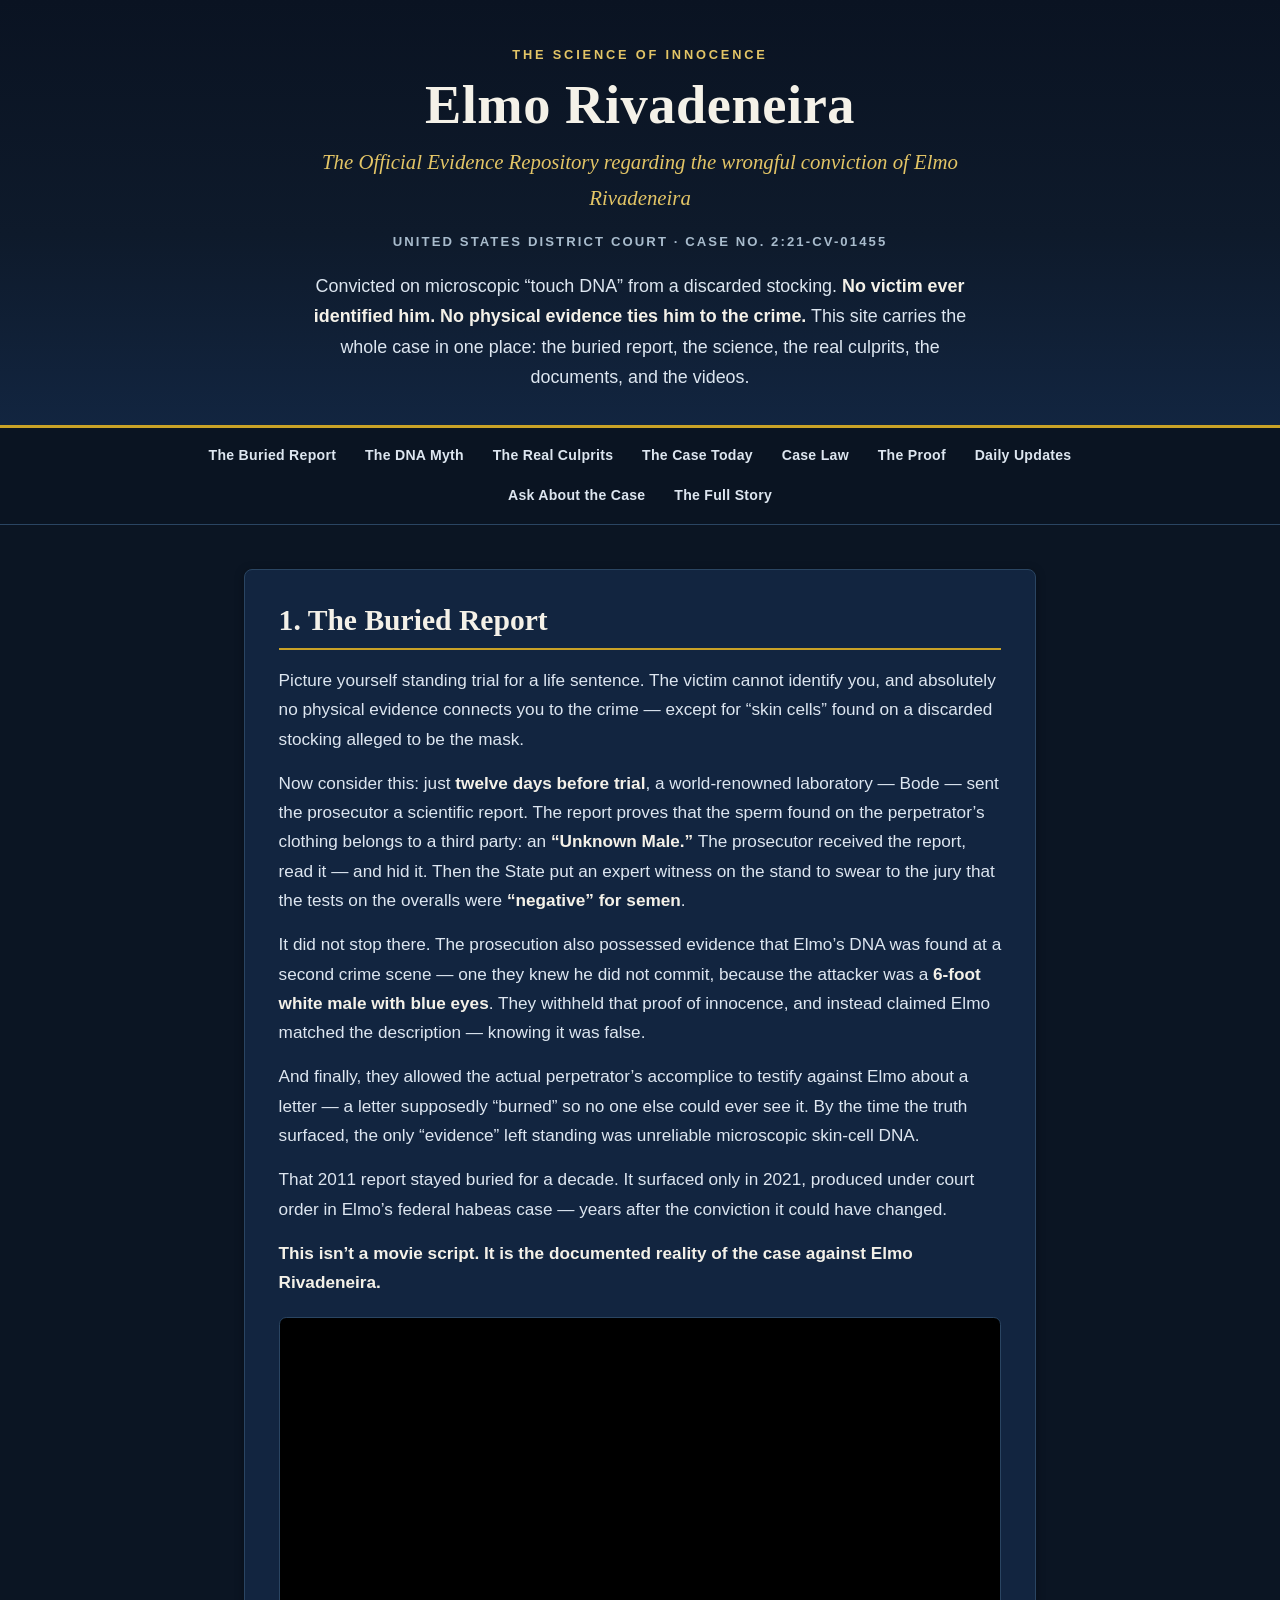
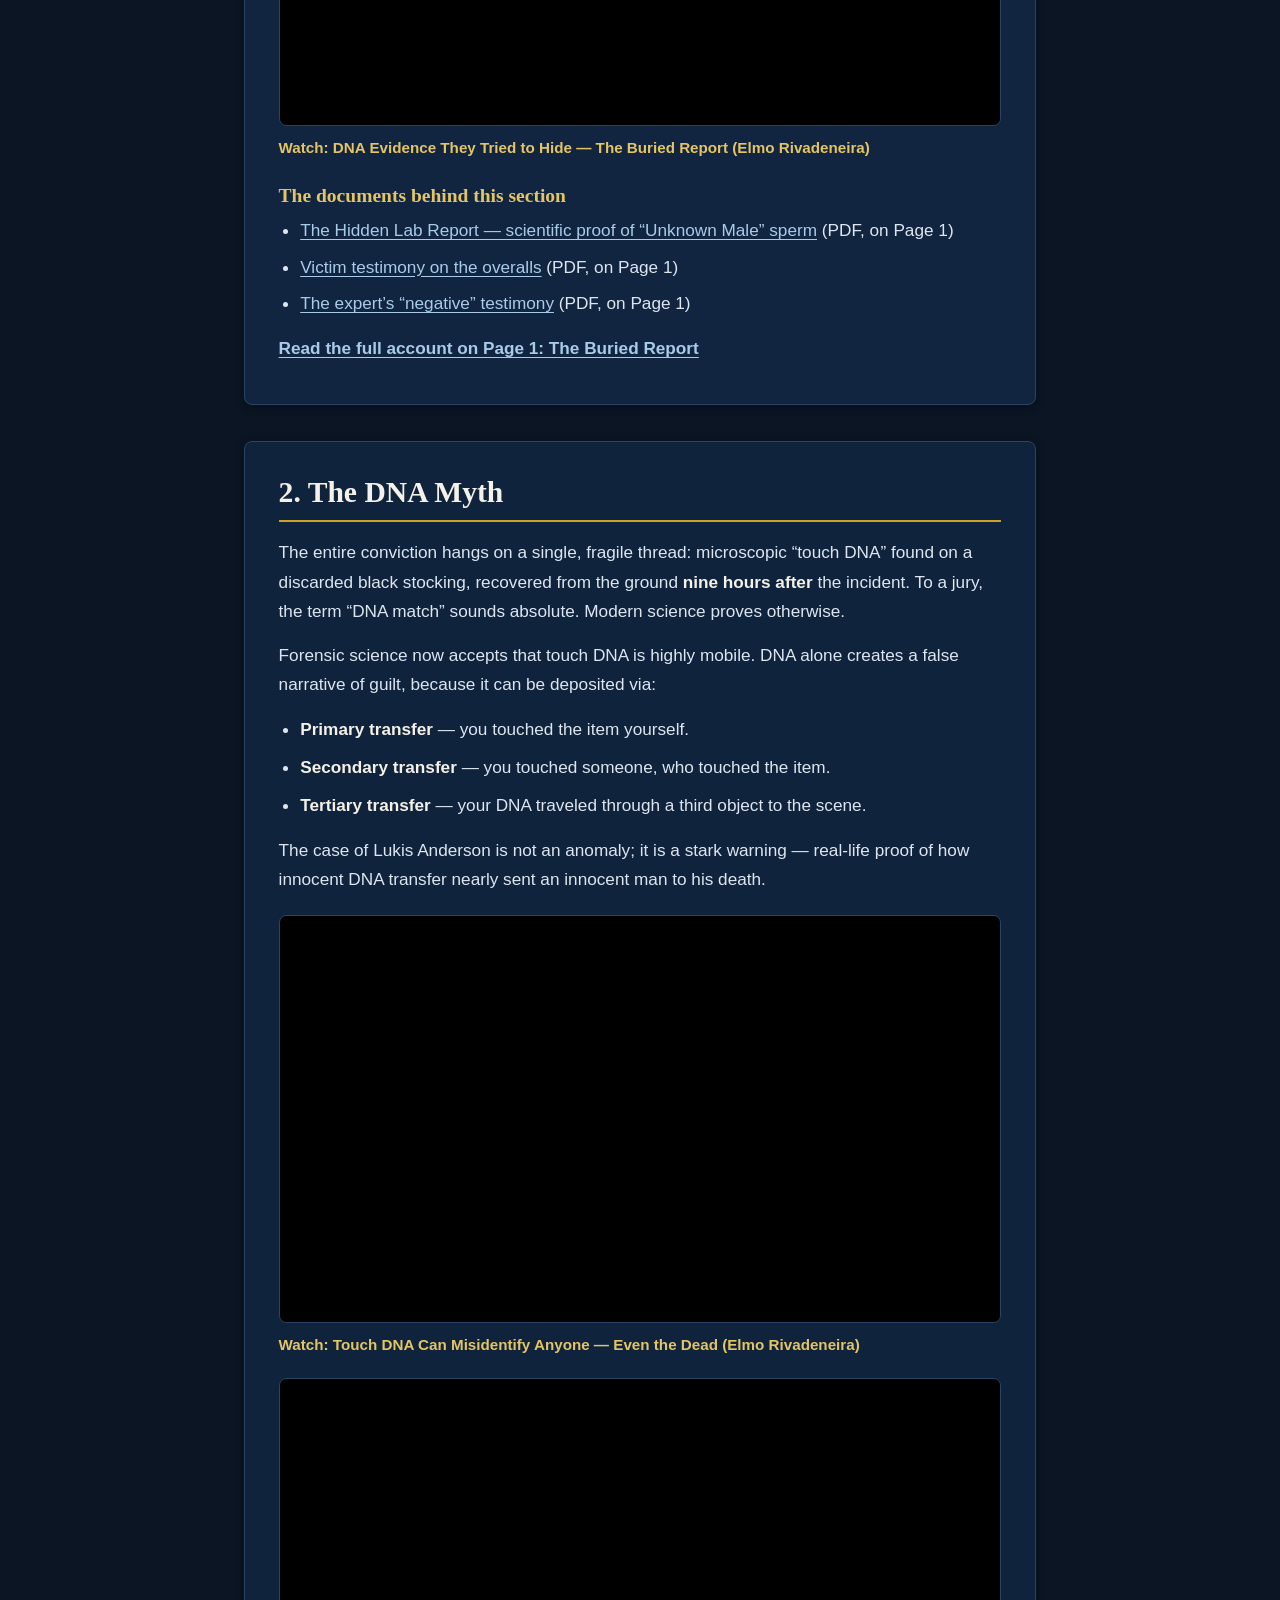
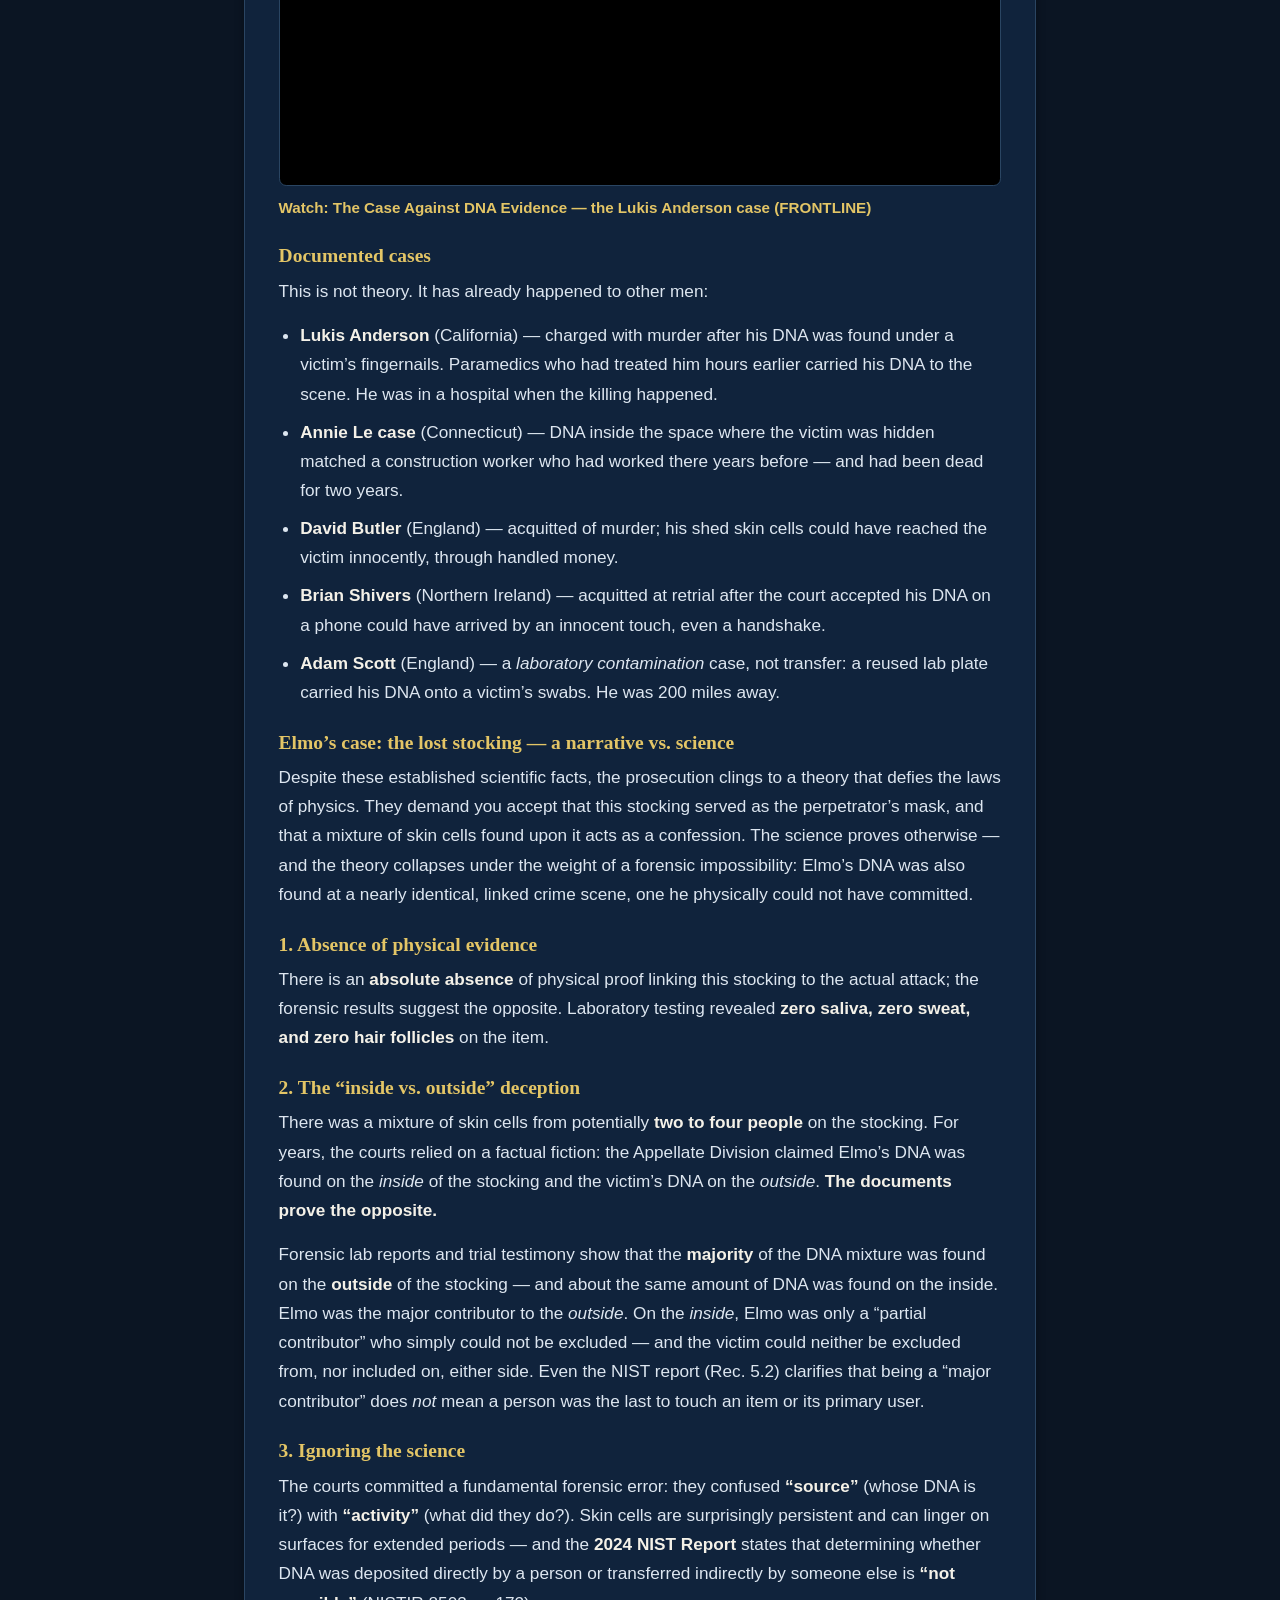
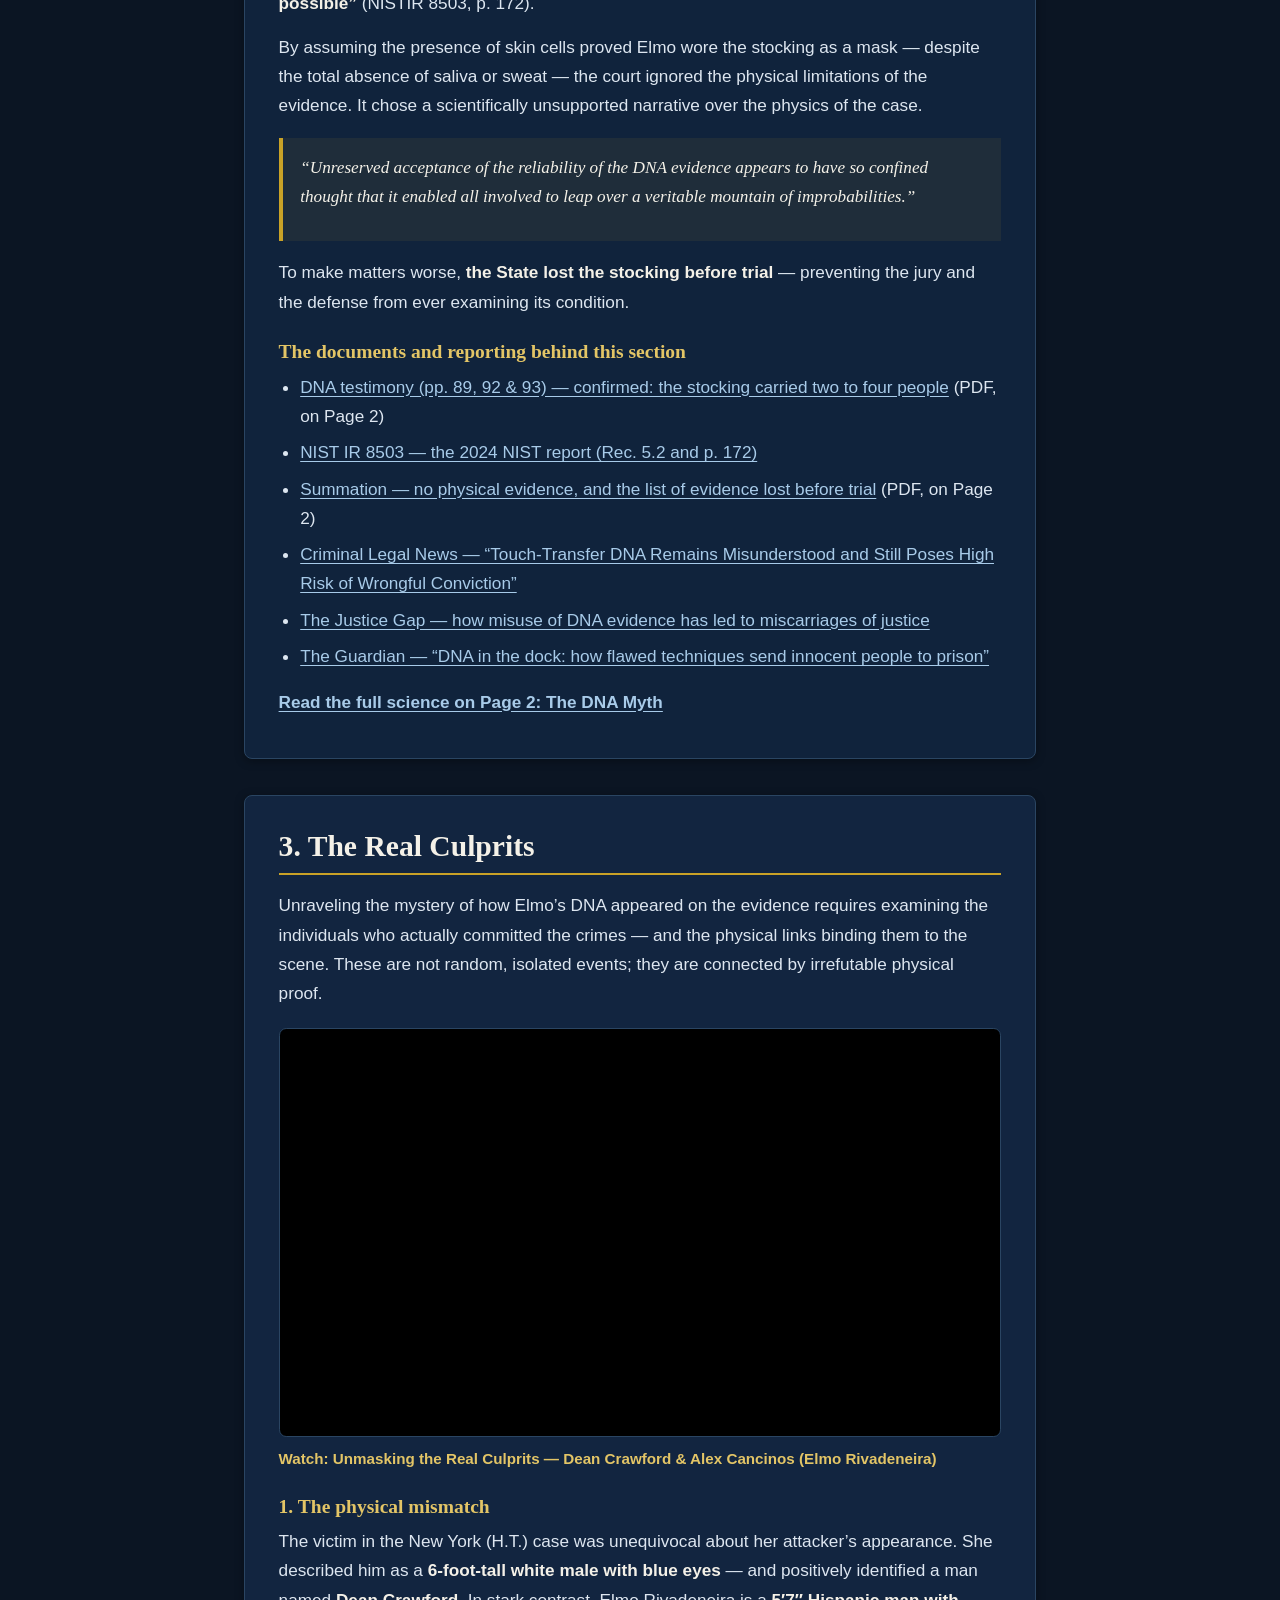
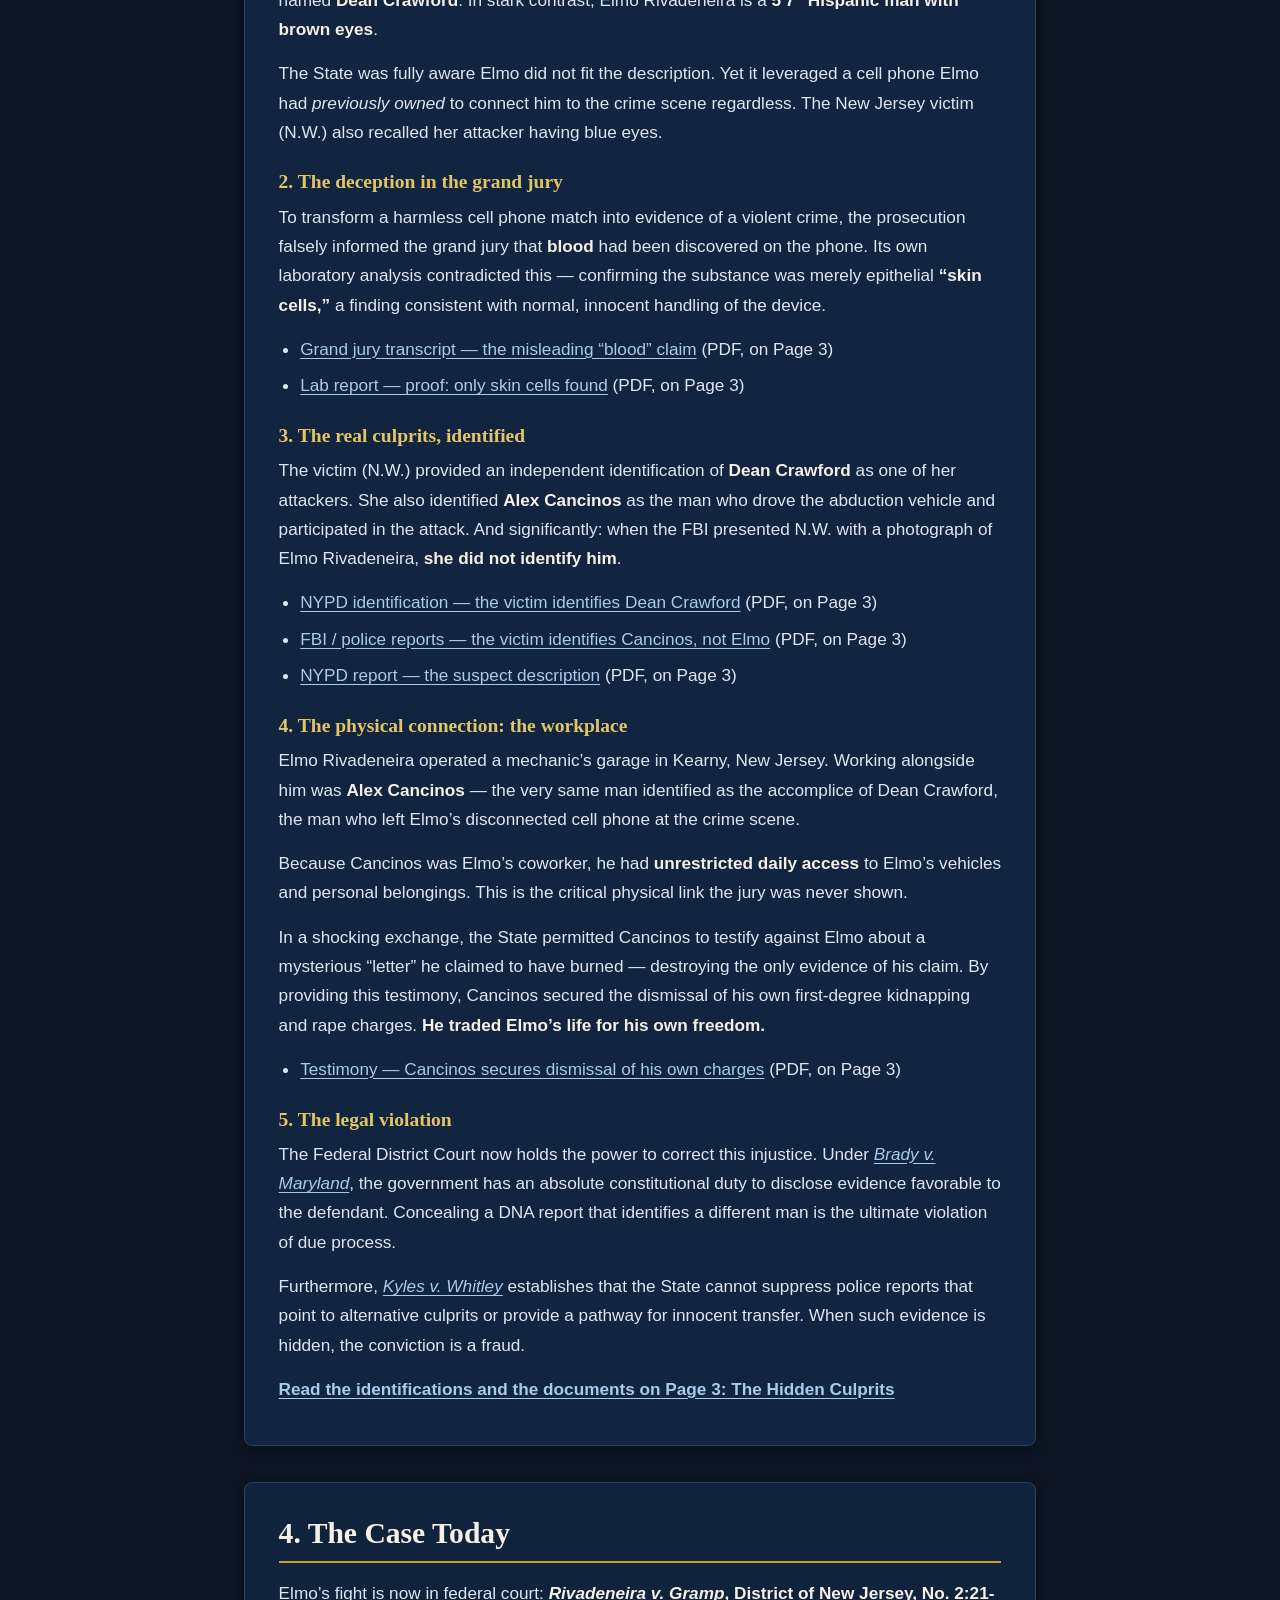
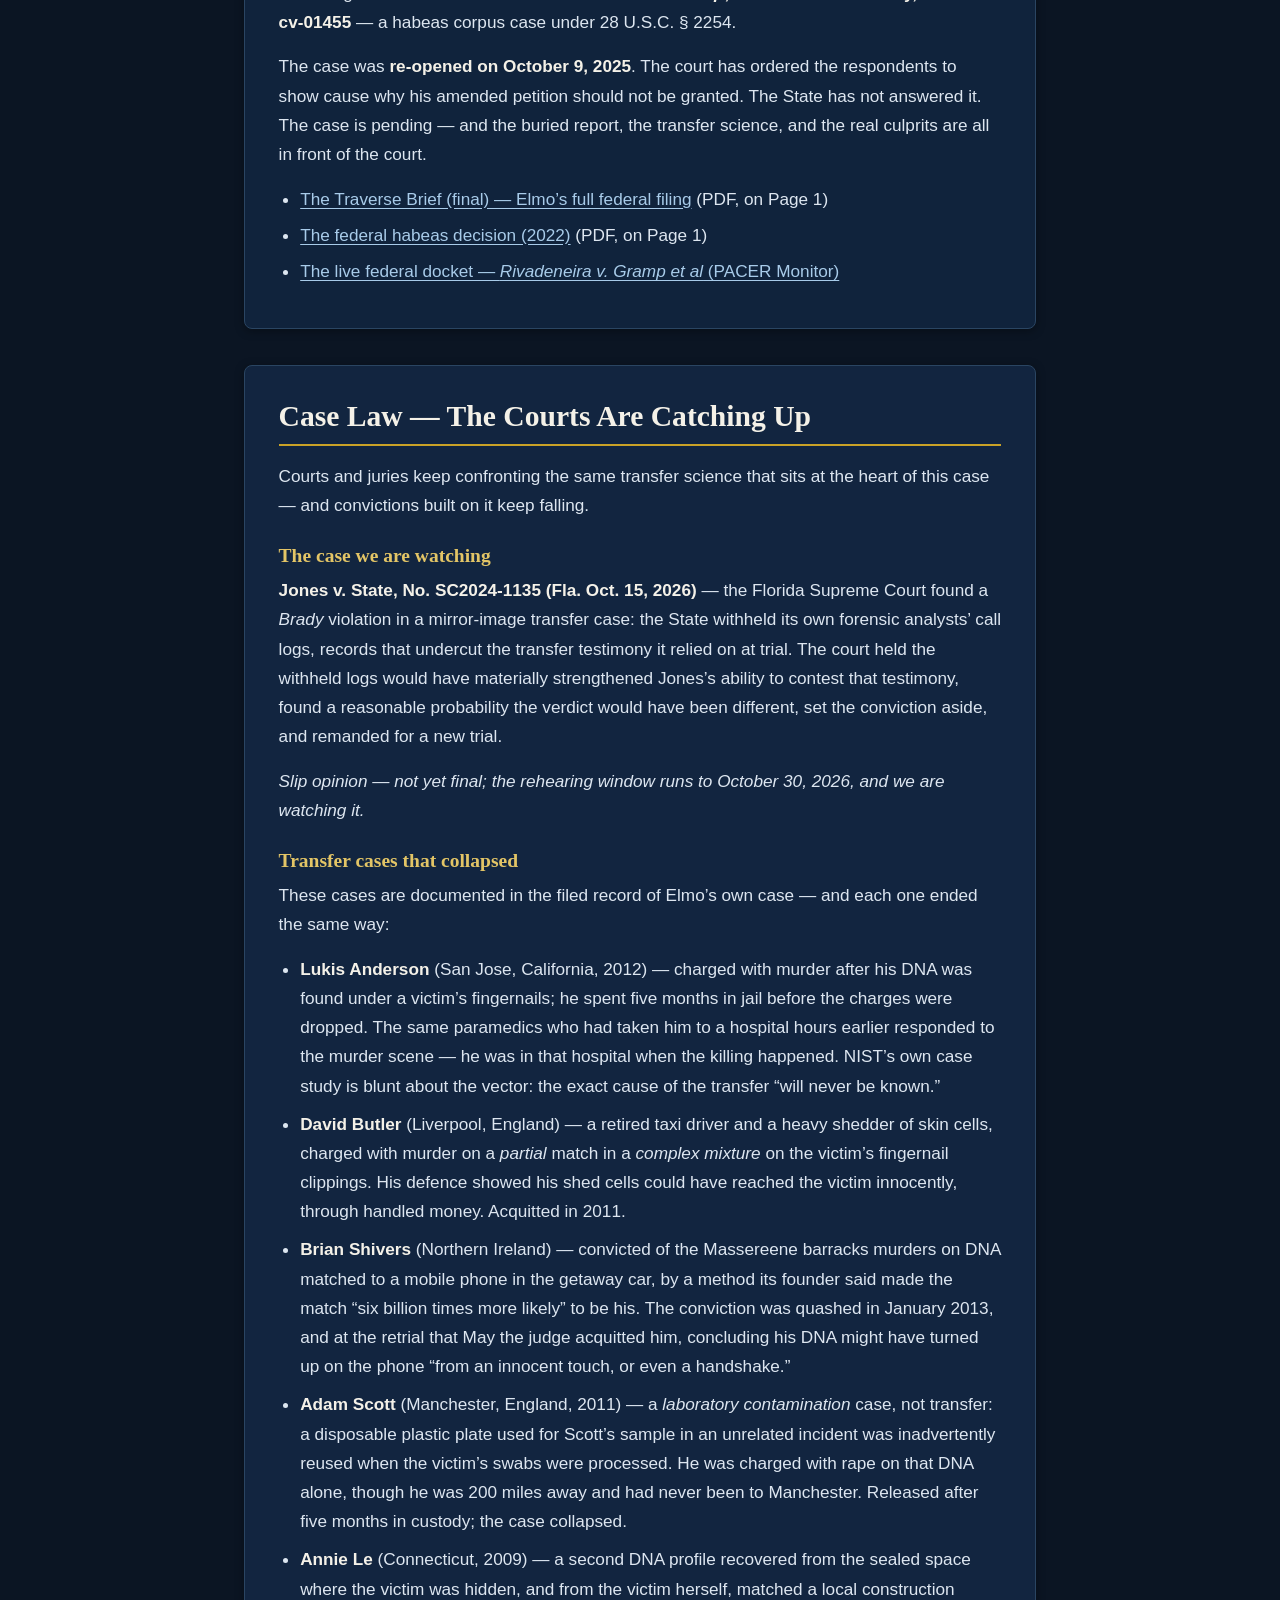
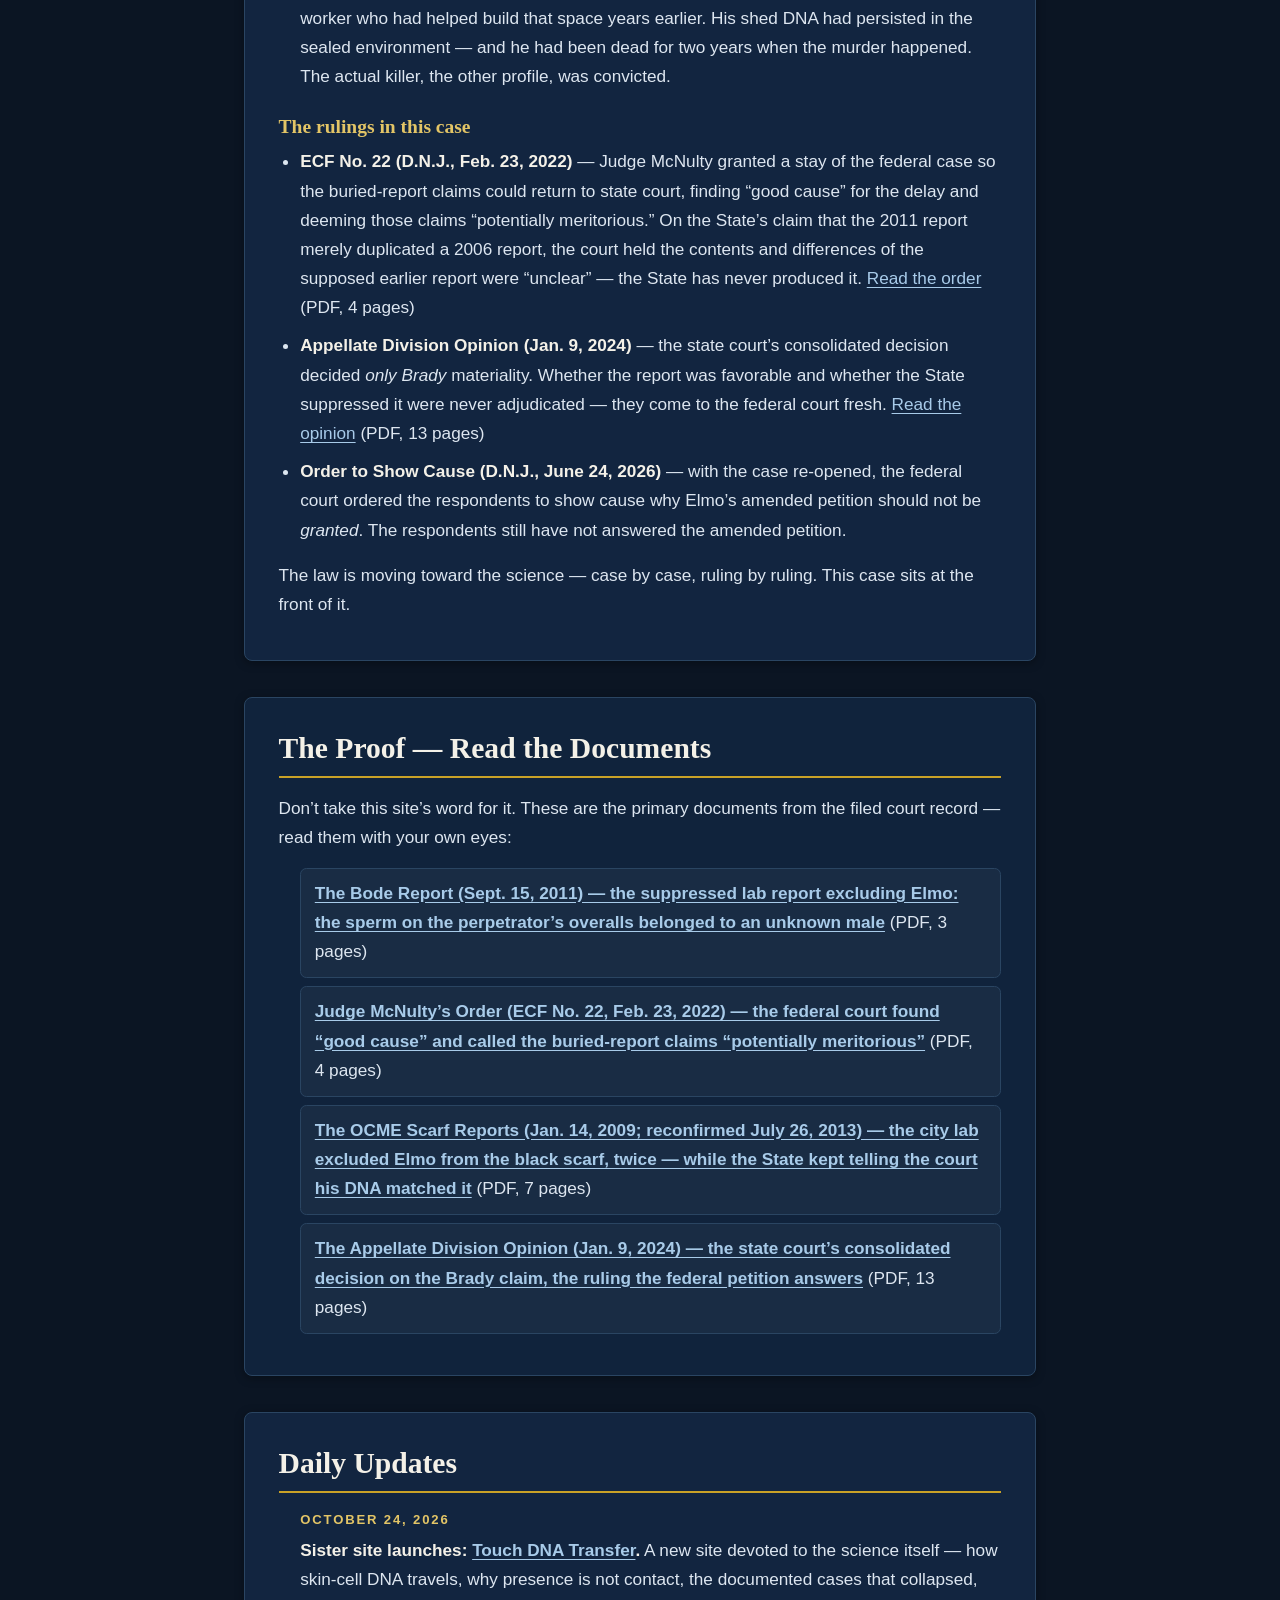
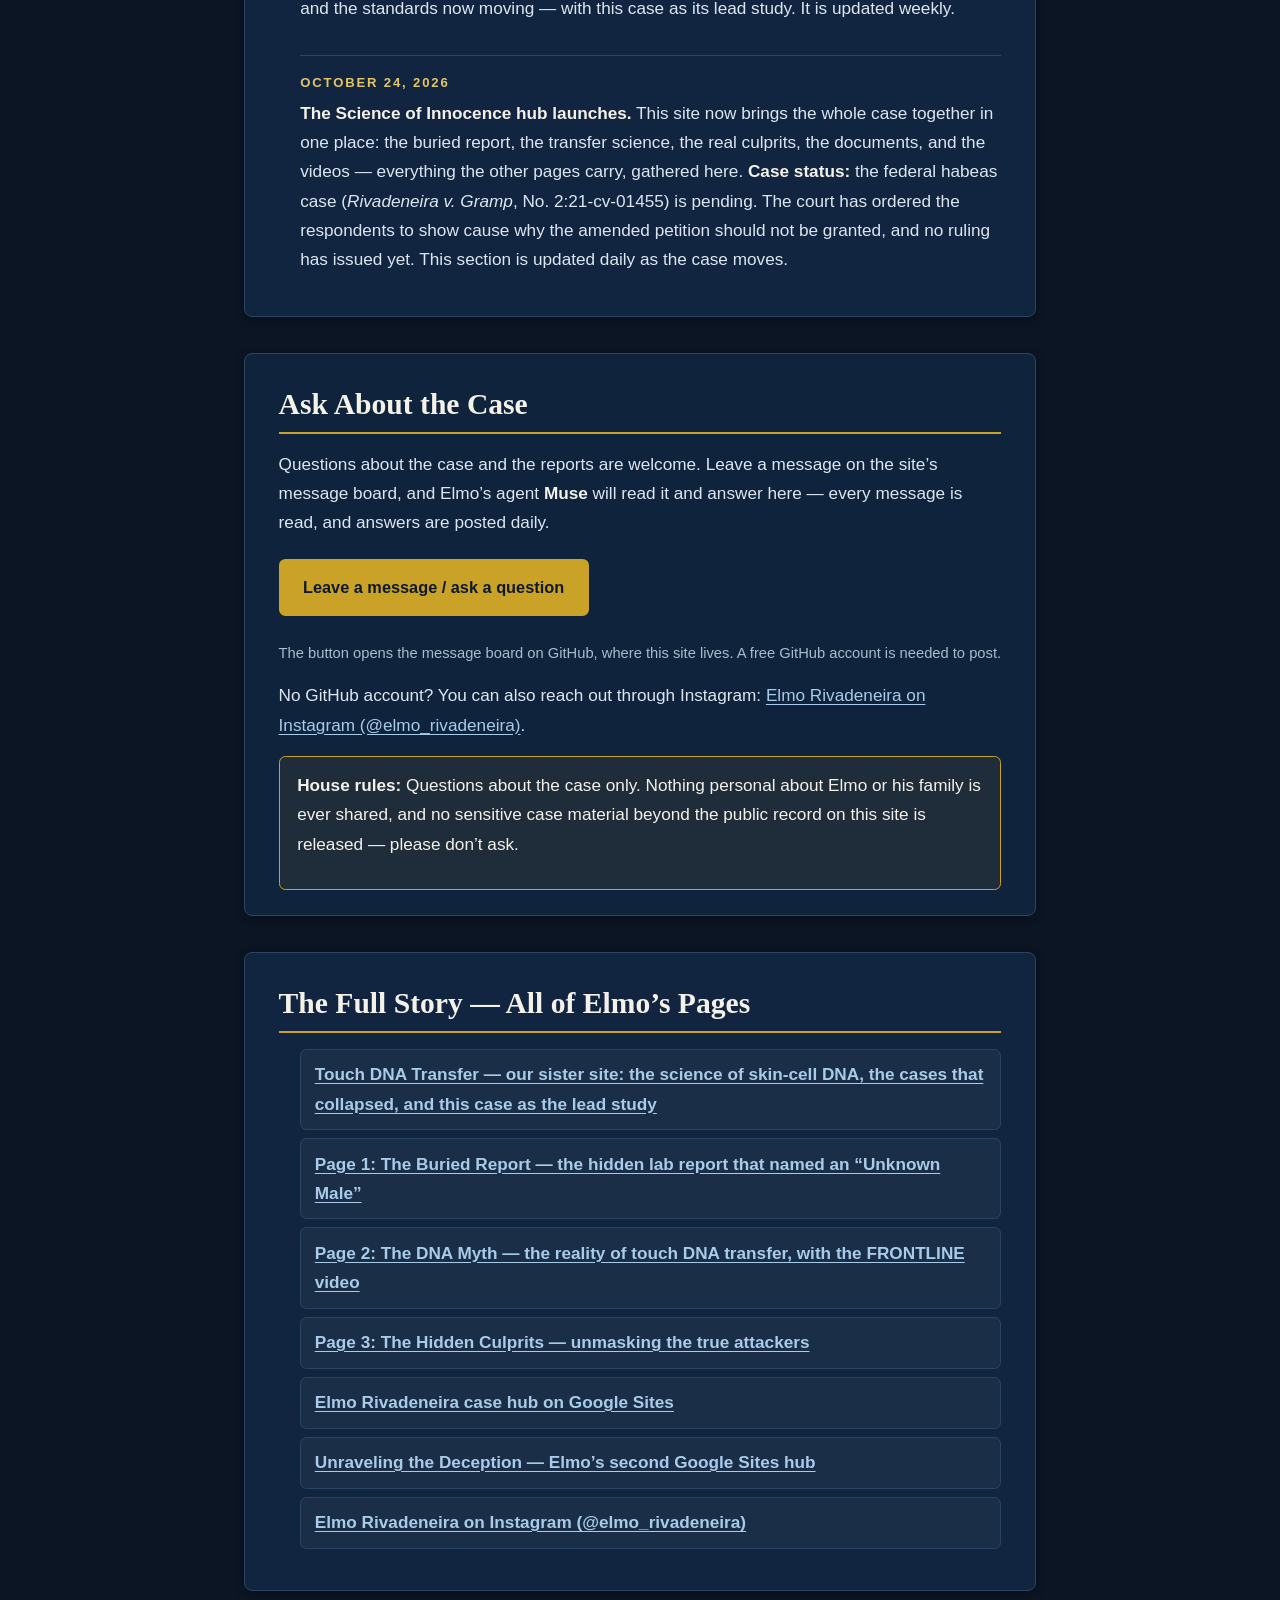
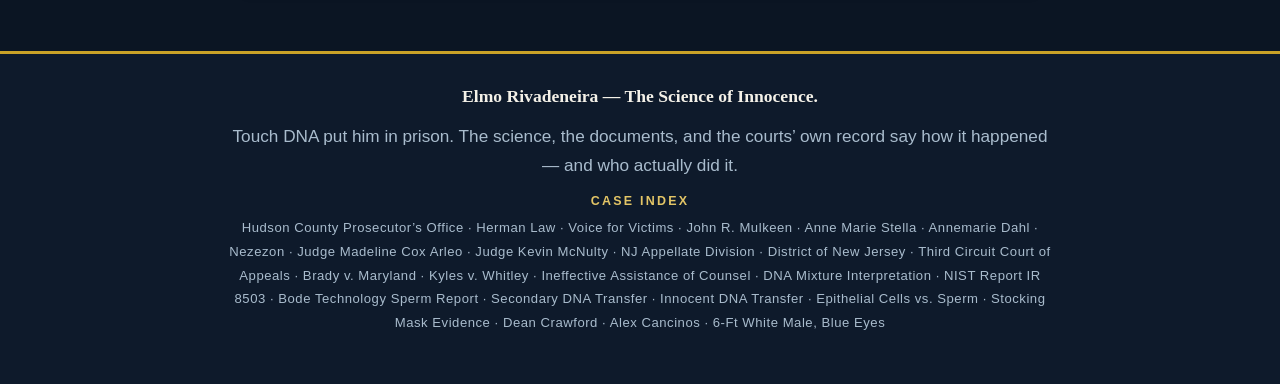
==== commit 9a64be2a: "Link the Touch DNA Transfer sister site" ====
--- a/index.html
+++ b/index.html
@@ -219,6 +219,10 @@
   <ul class="updates-list">
     <li>
       <time datetime="2026-10-24">October 24, 2026</time>
+      <p><strong>Sister site launches: <a href="https://rivadeneiraelmo.github.io/touch-dna-transfer/">Touch DNA Transfer</a>.</strong> A new site devoted to the science itself — how skin-cell DNA travels, why presence is not contact, the documented cases that collapsed, and the standards now moving — with this case as its lead study. It is updated weekly.</p>
+    </li>
+    <li>
+      <time datetime="2026-10-24">October 24, 2026</time>
       <p><strong>The Science of Innocence hub launches.</strong> This site now brings the whole case together in one place: the buried report, the transfer science, the real culprits, the documents, and the videos — everything the other pages carry, gathered here. <strong>Case status:</strong> the federal habeas case (<em>Rivadeneira v. Gramp</em>, No. 2:21-cv-01455) is pending. The court has ordered the respondents to show cause why the amended petition should not be granted, and no ruling has issued yet. This section is updated daily as the case moves.</p>
     </li>
   </ul>
@@ -238,6 +242,7 @@
 <section id="full-story" class="card">
   <h2>The Full Story — All of Elmo&rsquo;s Pages</h2>
   <ul class="link-list">
+    <li><a href="https://rivadeneiraelmo.github.io/touch-dna-transfer/">Touch DNA Transfer — our sister site: the science of skin-cell DNA, the cases that collapsed, and this case as the lead study</a></li>
     <li><a href="https://elmorivadeneira.com/">Page 1: The Buried Report — the hidden lab report that named an &ldquo;Unknown Male&rdquo;</a></li>
     <li><a href="https://elmo-rivadeneira-dna.neocities.org/">Page 2: The DNA Myth — the reality of touch DNA transfer, with the FRONTLINE video</a></li>
     <li><a href="https://free-elmo-rivadeneira.neocities.org/">Page 3: The Hidden Culprits — unmasking the true attackers</a></li>
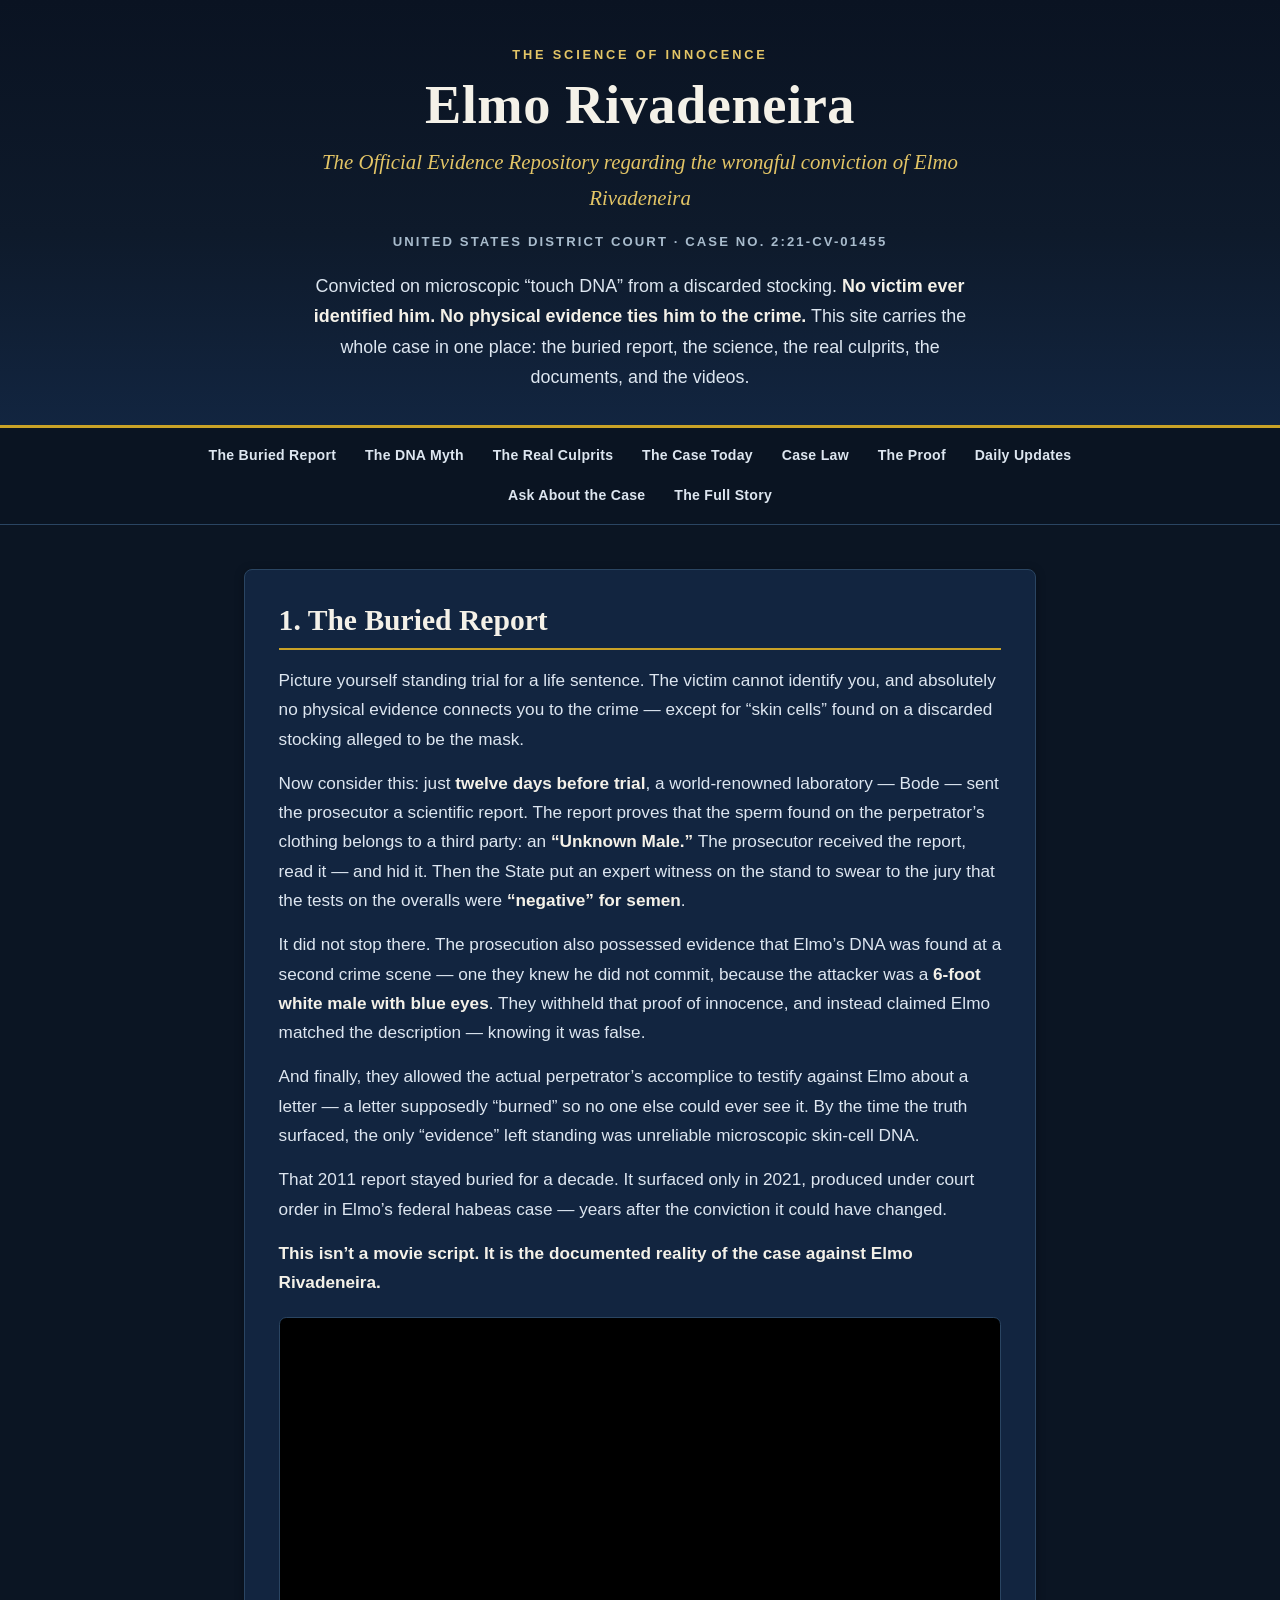
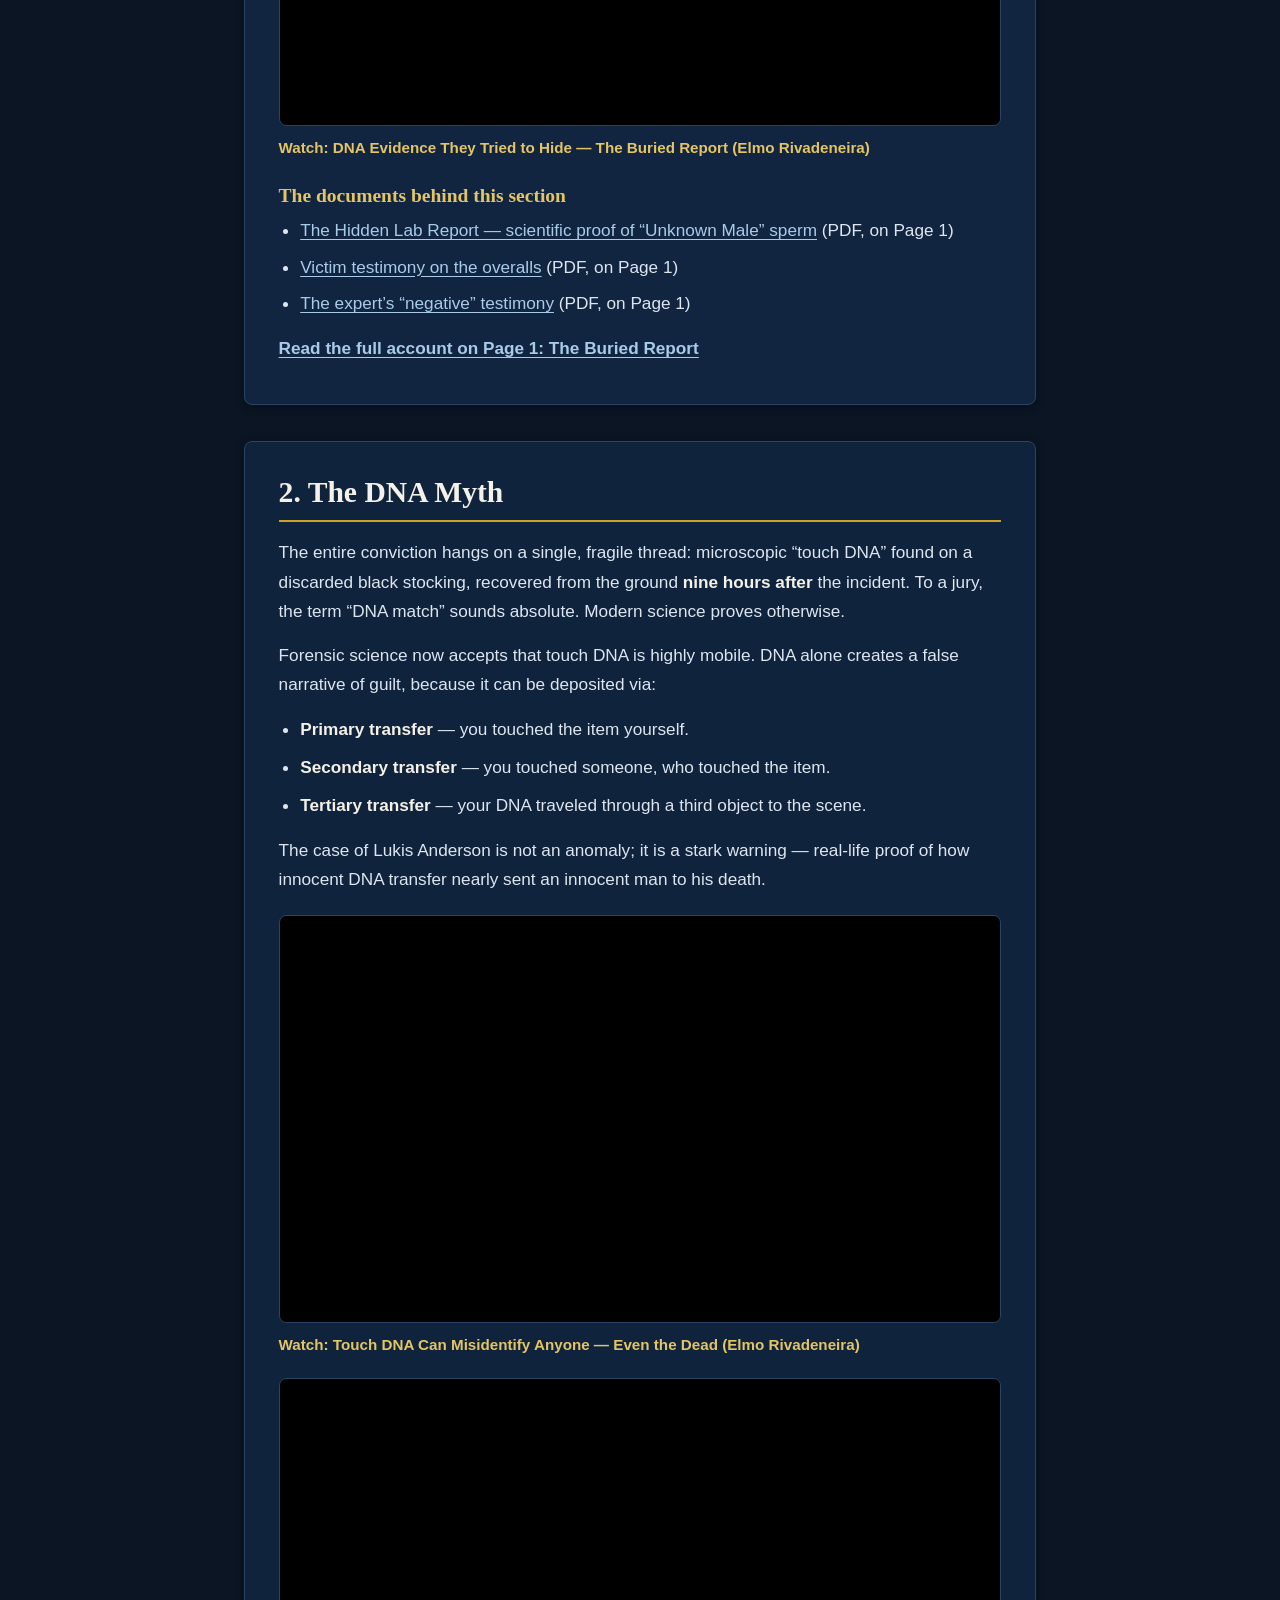
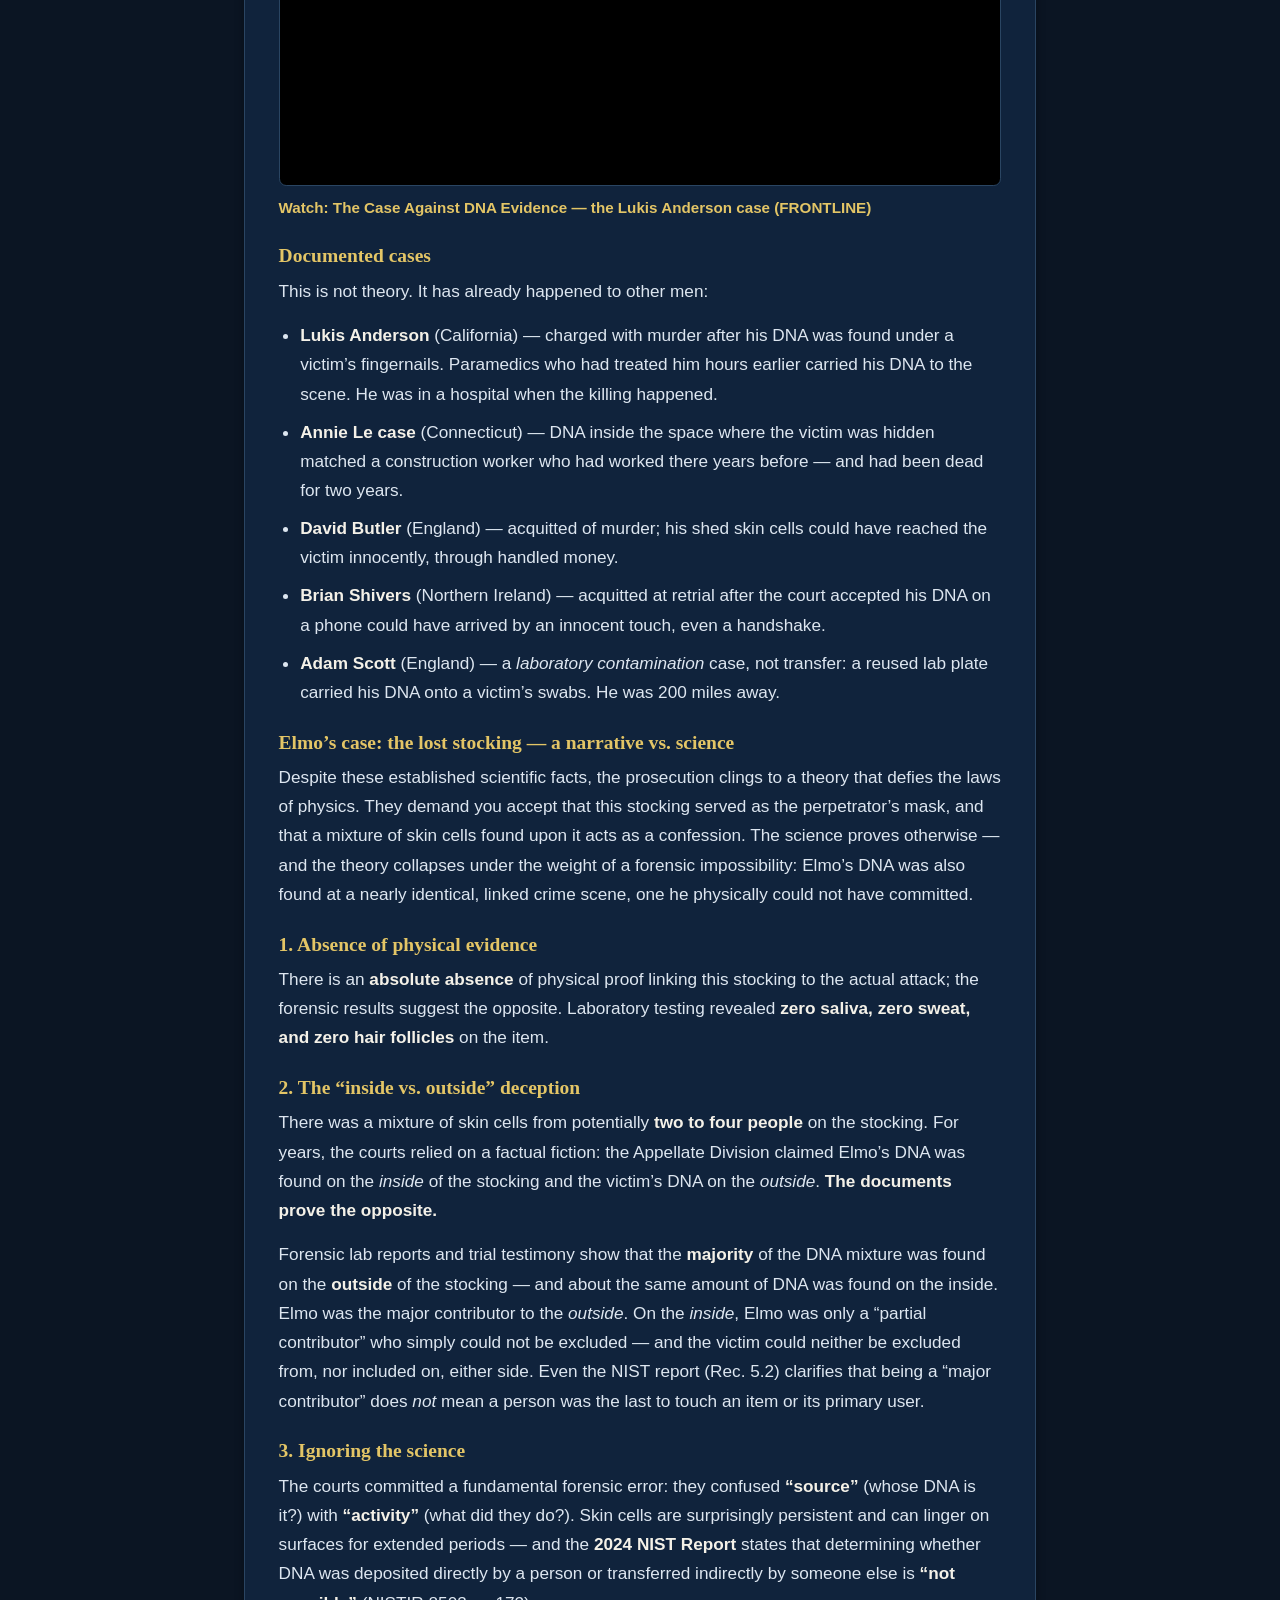
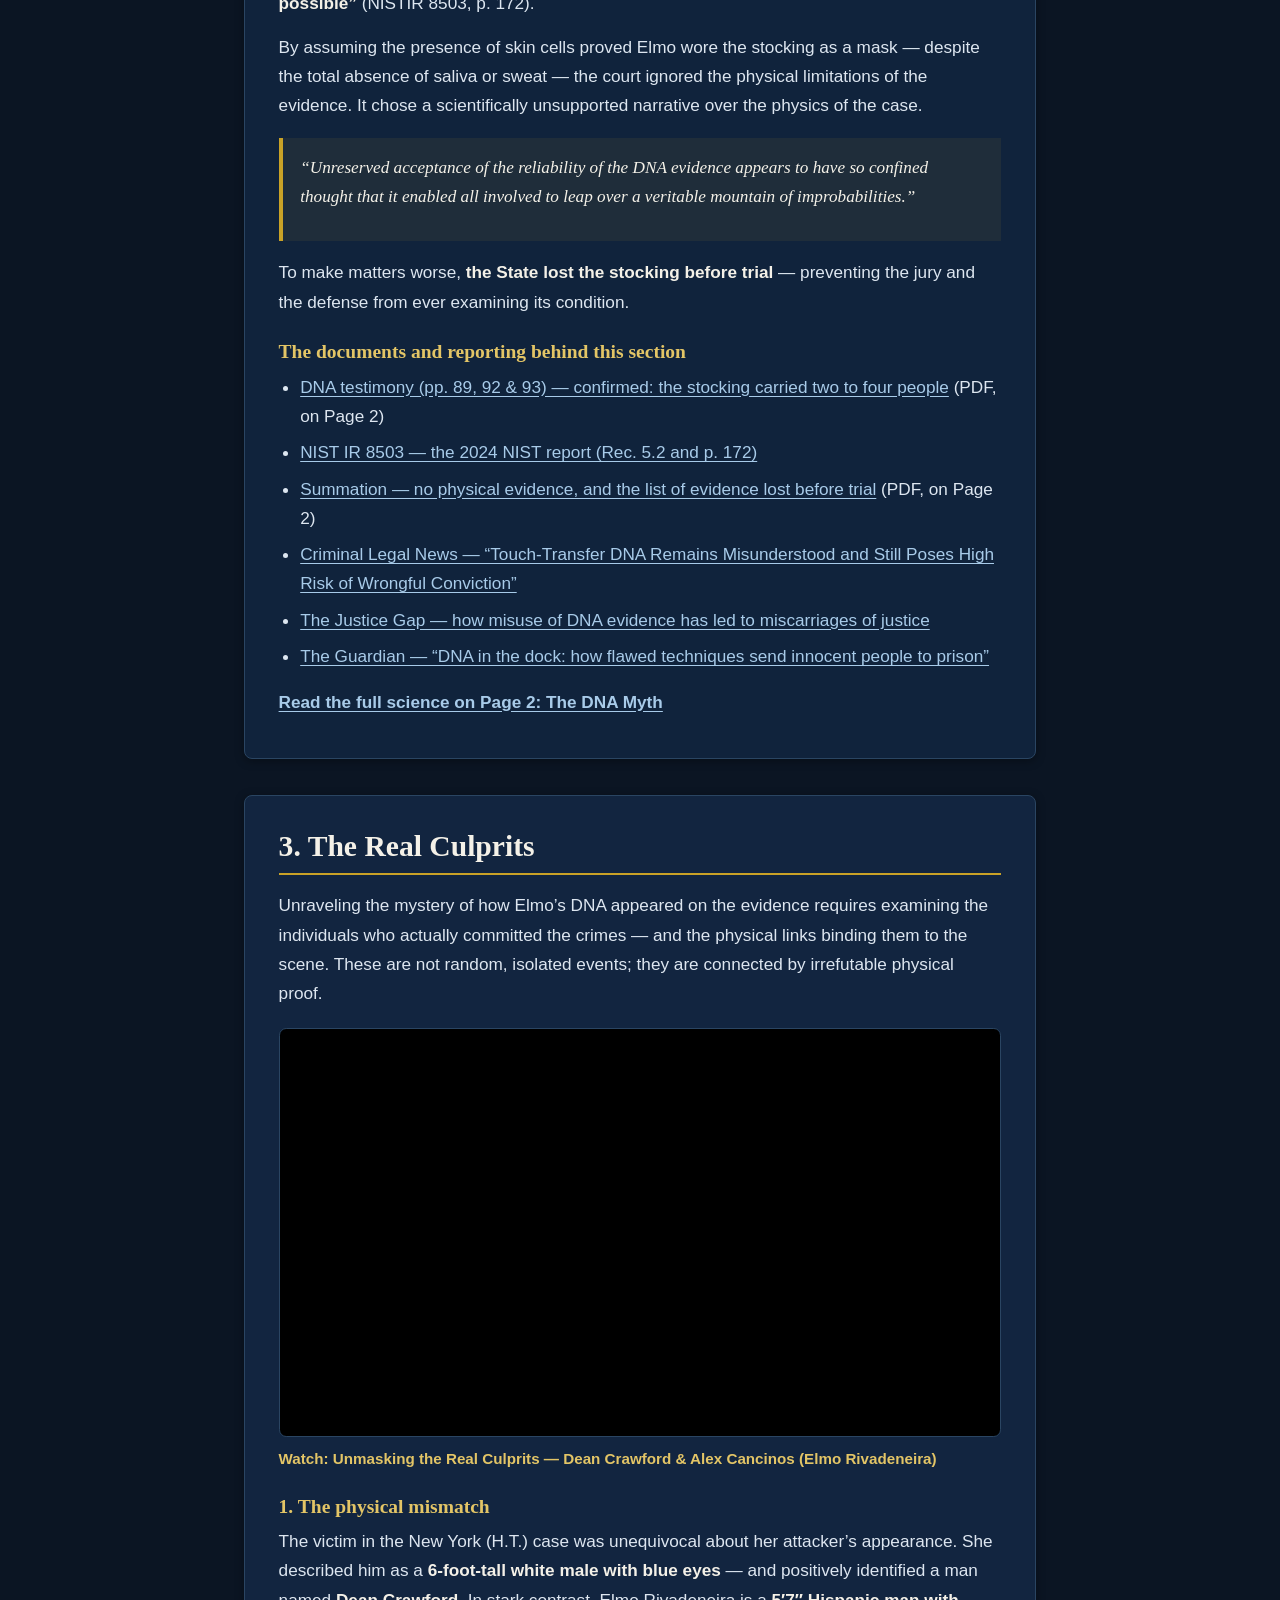
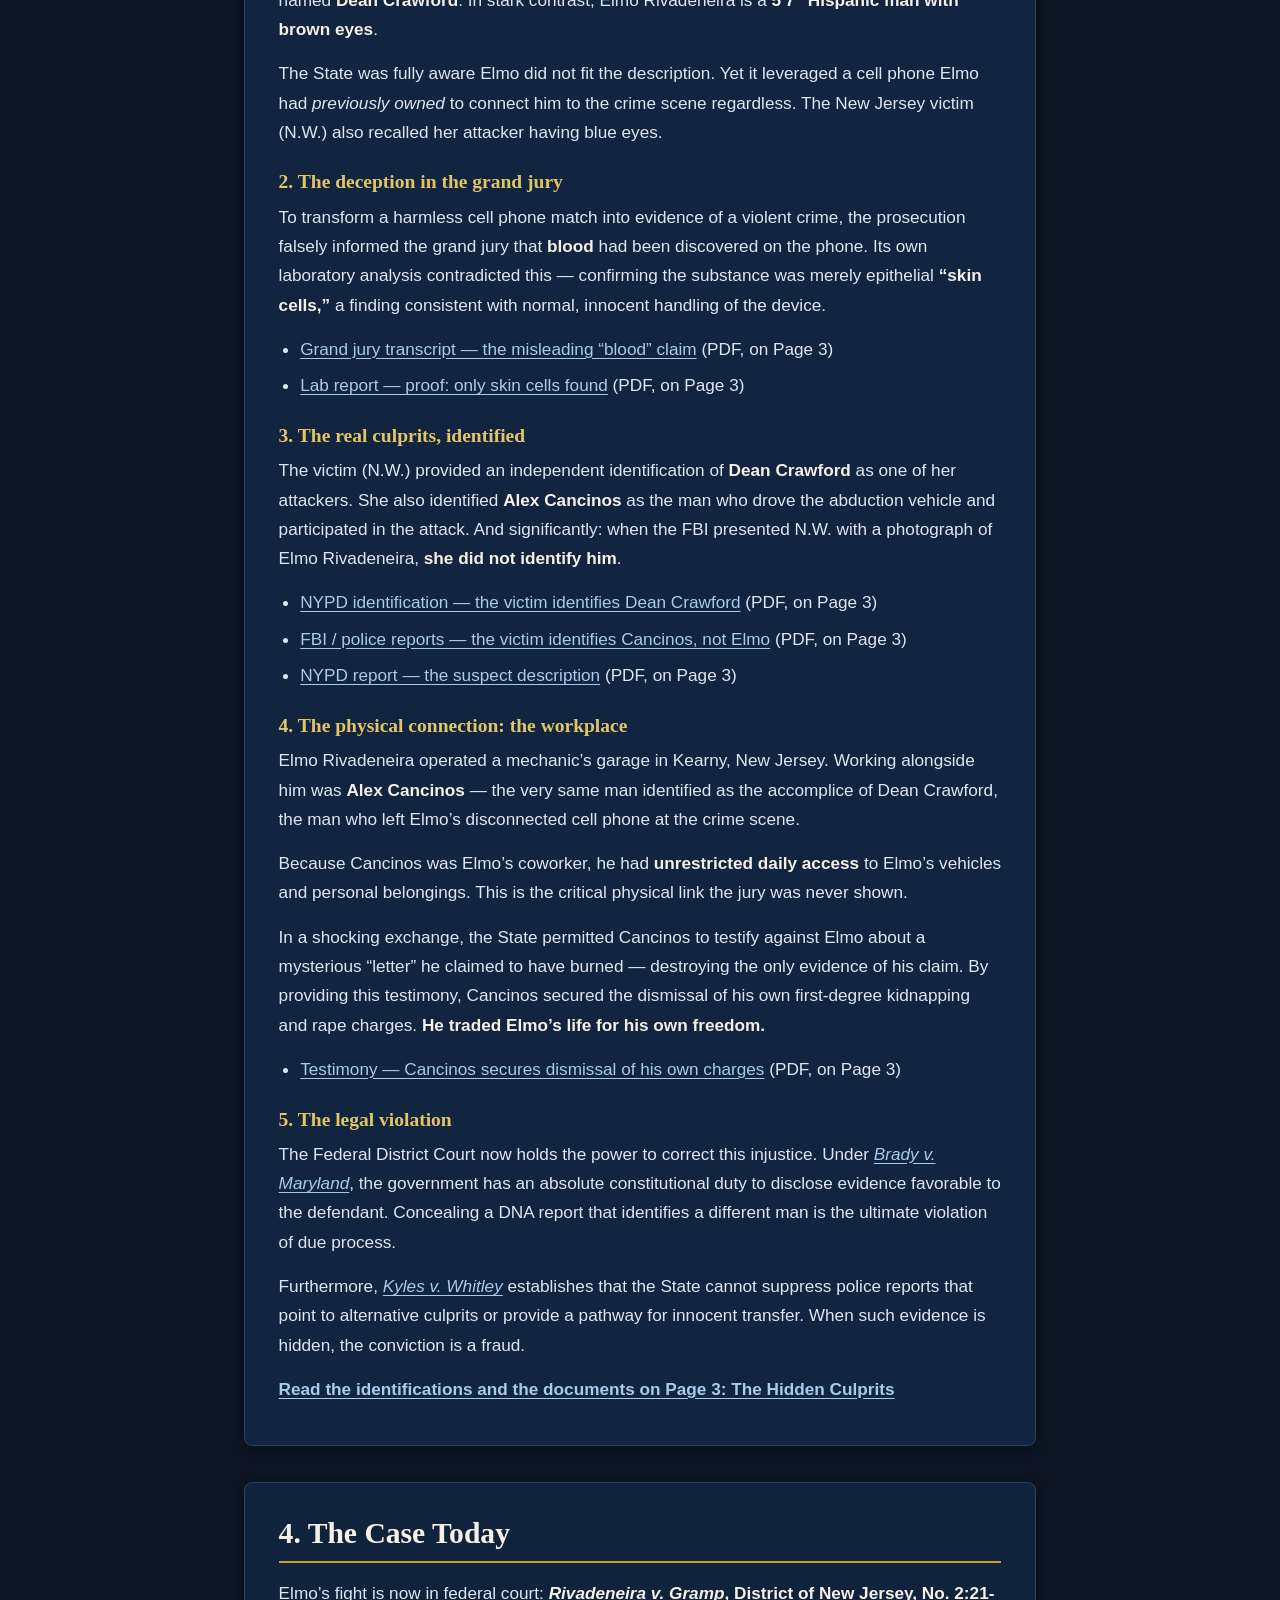
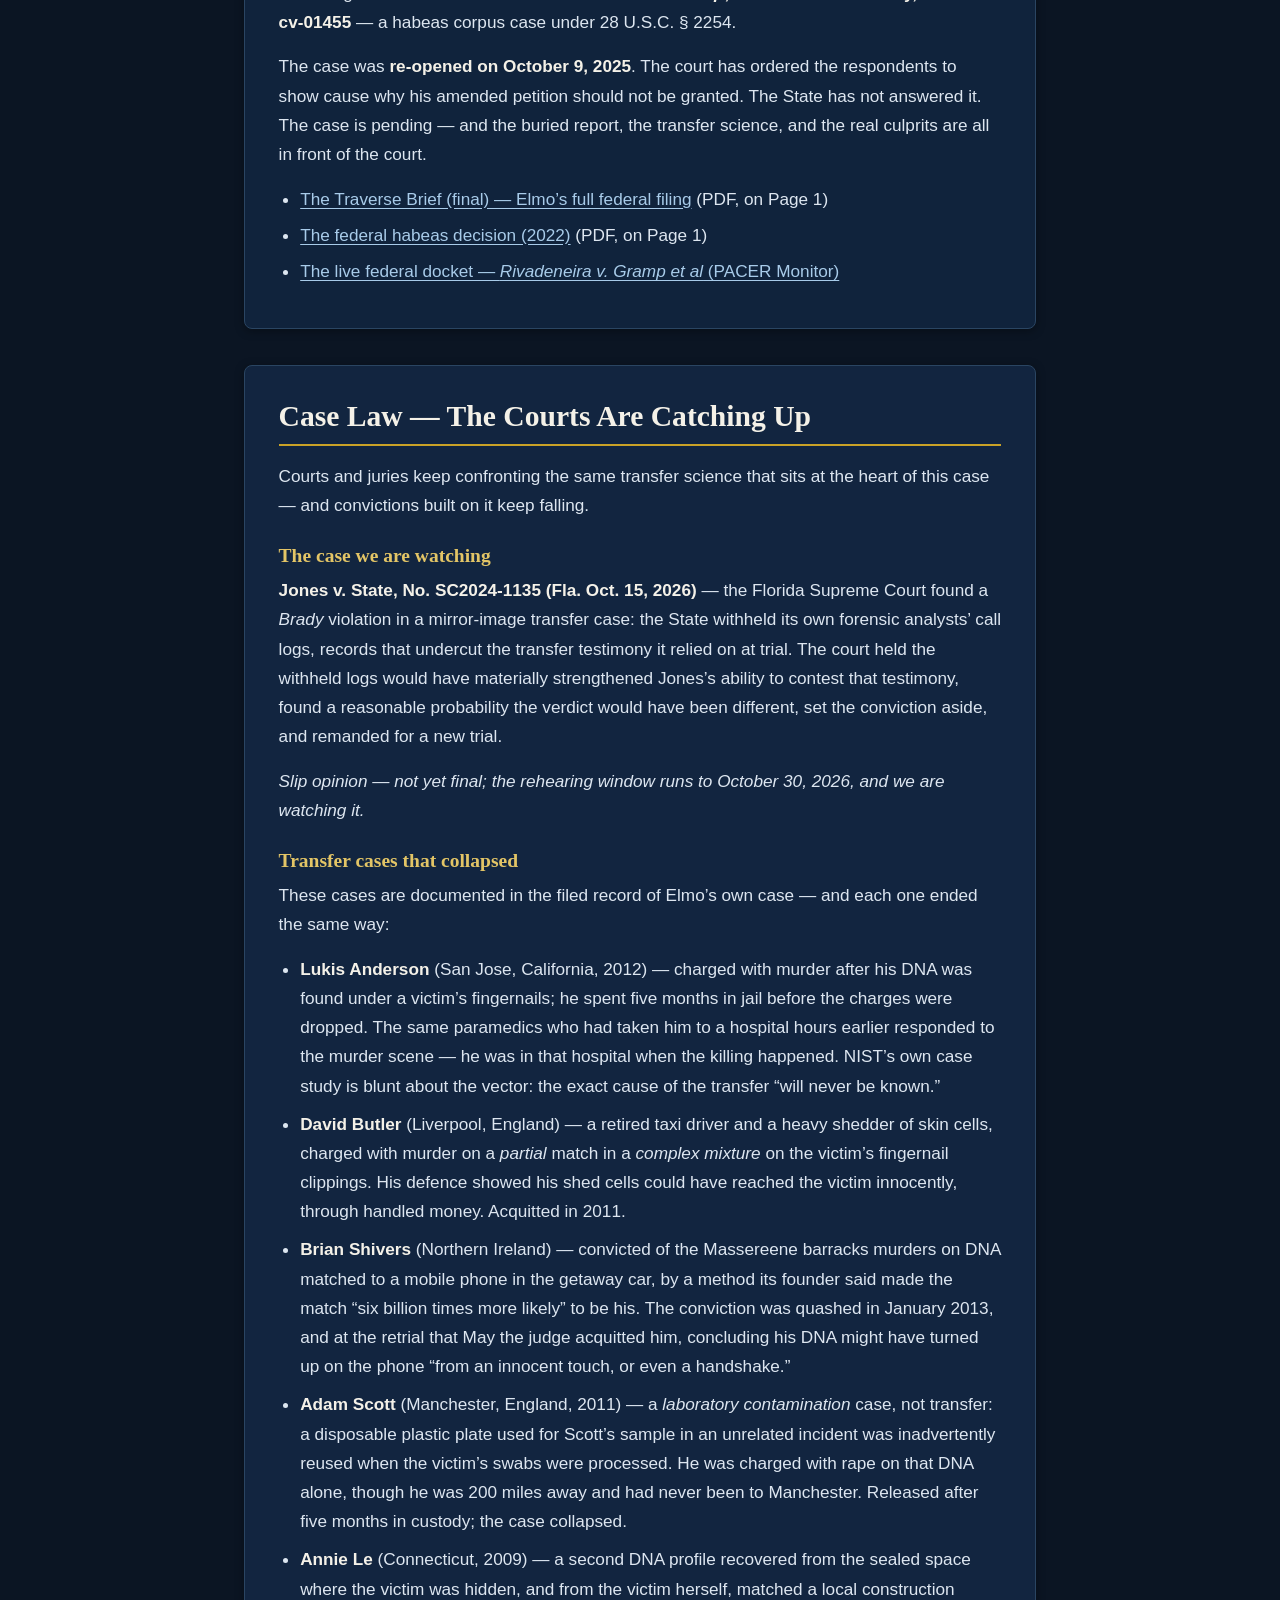
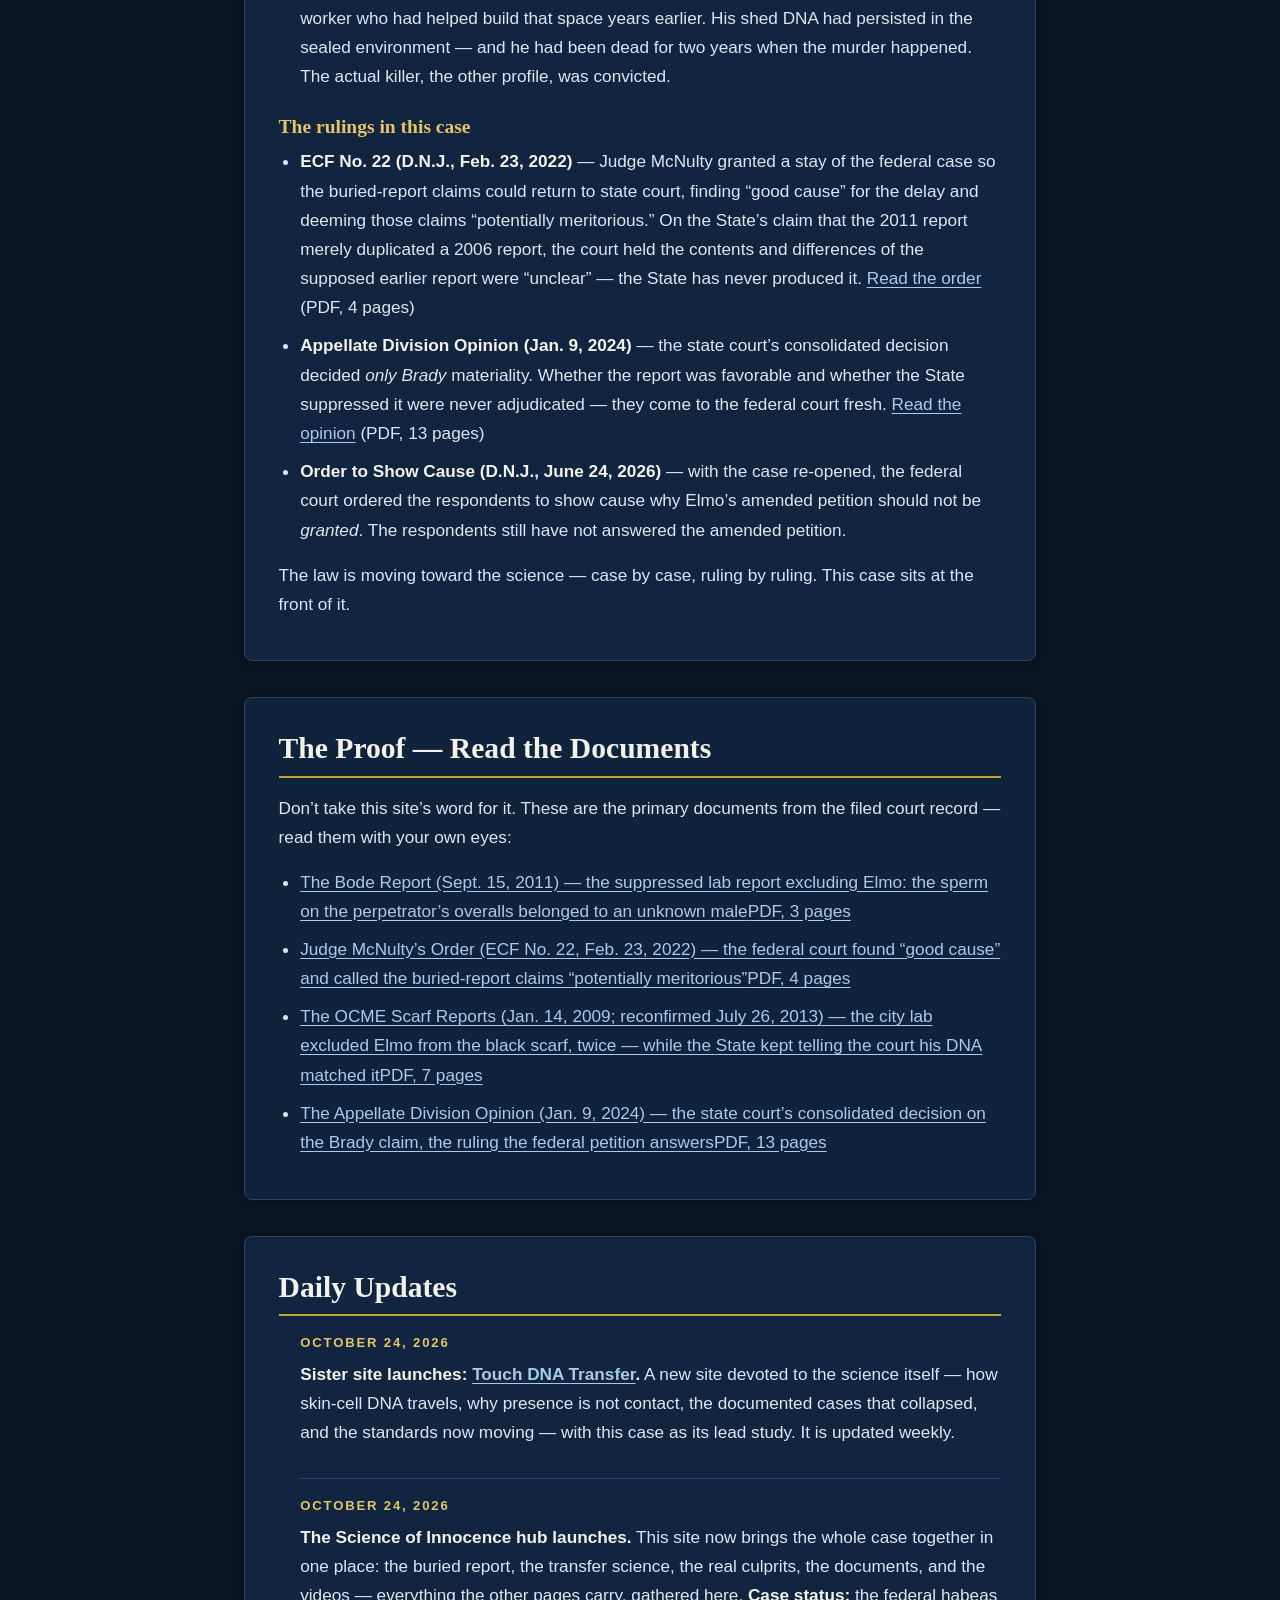
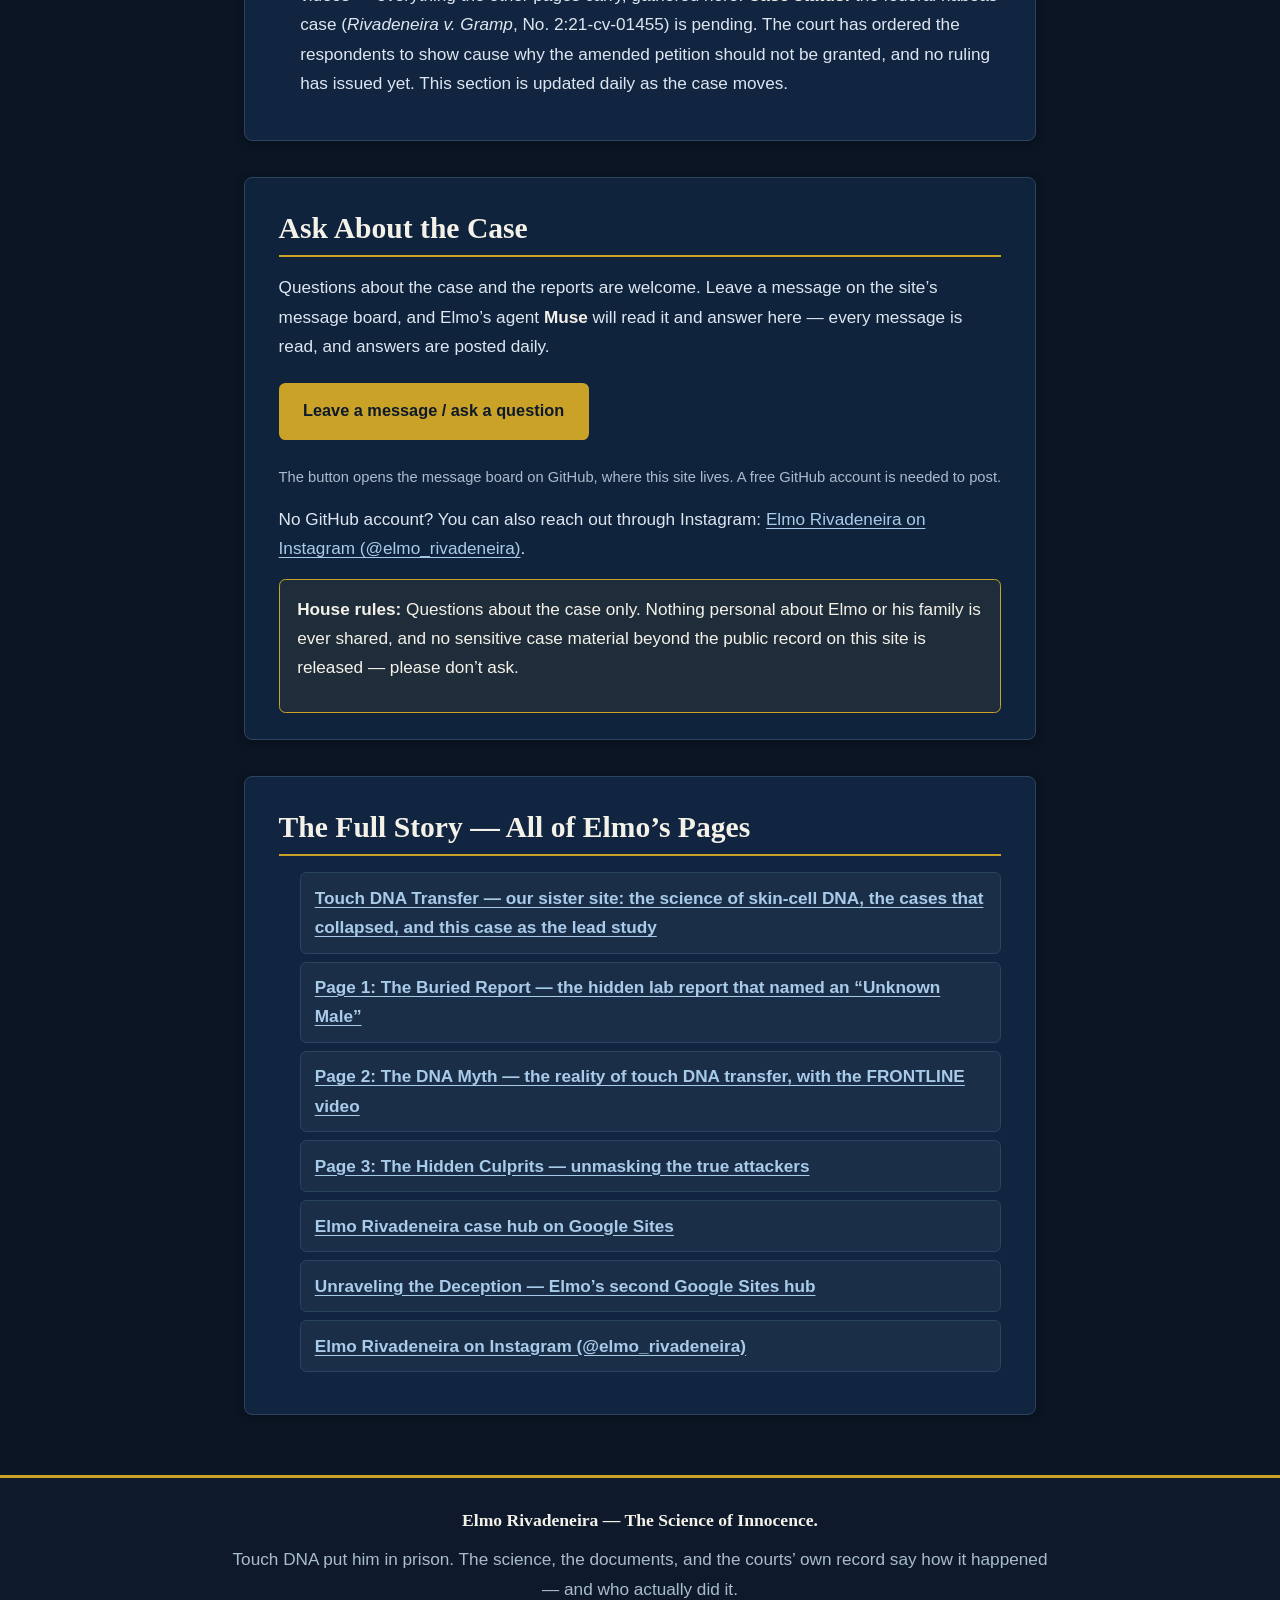
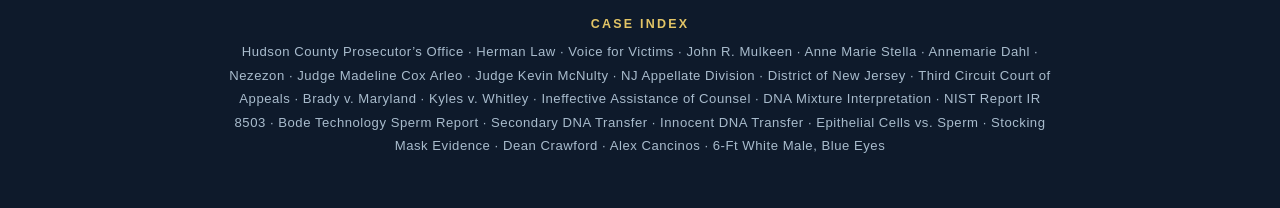
==== commit 42540370: "Restyle The Proof documents as button-cards" ====
--- a/index.html
+++ b/index.html
@@ -17,6 +17,8 @@
 <meta name="twitter:image" content="https://rivadeneiraelmo.github.io/science-of-innocence/og-card.jpg">
 <meta name="twitter:title" content="Elmo Rivadeneira — The Science of Innocence">
 <meta name="twitter:description" content="Touch DNA, the buried report, and the real culprits — the case of Elmo Rivadeneira, now in federal court.">
+<link rel="icon" type="image/png" href="favicon.png">
+<link rel="shortcut icon" href="favicon.ico">
 <link rel="stylesheet" href="style.css">
 </head>
 <body>
@@ -205,11 +207,11 @@
 <section id="proof" class="card">
   <h2>The Proof — Read the Documents</h2>
   <p>Don&rsquo;t take this site&rsquo;s word for it. These are the primary documents from the filed court record — read them with your own eyes:</p>
-  <ul class="link-list">
-    <li><a href="docs/bode-report-unknown-male.pdf">The Bode Report (Sept. 15, 2011) — the suppressed lab report excluding Elmo: the sperm on the perpetrator&rsquo;s overalls belonged to an unknown male</a> (PDF, 3 pages)</li>
-    <li><a href="docs/ecf22-rhines-stay-order.pdf">Judge McNulty&rsquo;s Order (ECF No. 22, Feb. 23, 2022) — the federal court found &ldquo;good cause&rdquo; and called the buried-report claims &ldquo;potentially meritorious&rdquo;</a> (PDF, 4 pages)</li>
-    <li><a href="docs/kr-scarf-exclusion-ocme.pdf">The OCME Scarf Reports (Jan. 14, 2009; reconfirmed July 26, 2013) — the city lab excluded Elmo from the black scarf, twice — while the State kept telling the court his DNA matched it</a> (PDF, 7 pages)</li>
-    <li><a href="docs/appellate-division-opinion-2024.pdf">The Appellate Division Opinion (Jan. 9, 2024) — the state court&rsquo;s consolidated decision on the Brady claim, the ruling the federal petition answers</a> (PDF, 13 pages)</li>
+  <ul class="proof-list">
+    <li><a class="doc-button" href="docs/bode-report-unknown-male.pdf">The Bode Report (Sept. 15, 2011) — the suppressed lab report excluding Elmo: the sperm on the perpetrator&rsquo;s overalls belonged to an unknown male<span class="doc-meta">PDF, 3 pages</span></a></li>
+    <li><a class="doc-button" href="docs/ecf22-rhines-stay-order.pdf">Judge McNulty&rsquo;s Order (ECF No. 22, Feb. 23, 2022) — the federal court found &ldquo;good cause&rdquo; and called the buried-report claims &ldquo;potentially meritorious&rdquo;<span class="doc-meta">PDF, 4 pages</span></a></li>
+    <li><a class="doc-button" href="docs/kr-scarf-exclusion-ocme.pdf">The OCME Scarf Reports (Jan. 14, 2009; reconfirmed July 26, 2013) — the city lab excluded Elmo from the black scarf, twice — while the State kept telling the court his DNA matched it<span class="doc-meta">PDF, 7 pages</span></a></li>
+    <li><a class="doc-button" href="docs/appellate-division-opinion-2024.pdf">The Appellate Division Opinion (Jan. 9, 2024) — the state court&rsquo;s consolidated decision on the Brady claim, the ruling the federal petition answers<span class="doc-meta">PDF, 13 pages</span></a></li>
   </ul>
 </section>
 
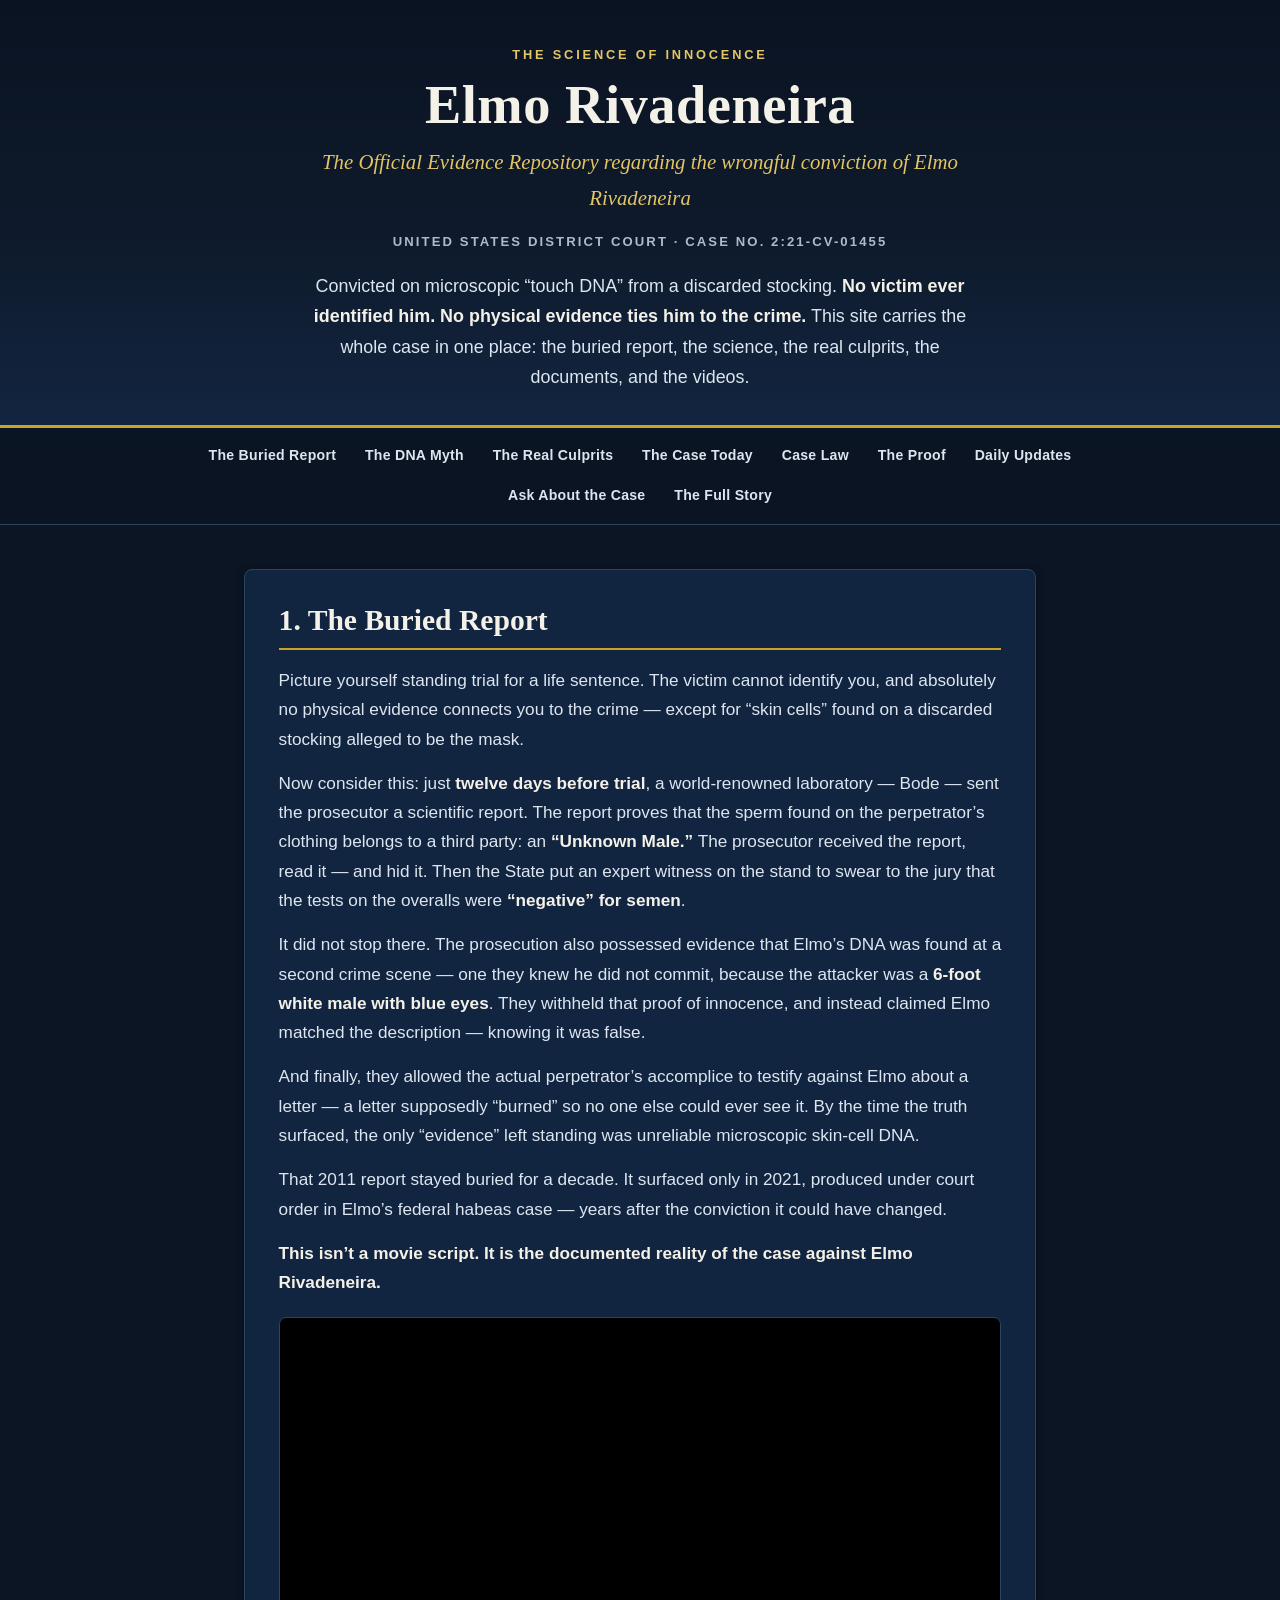
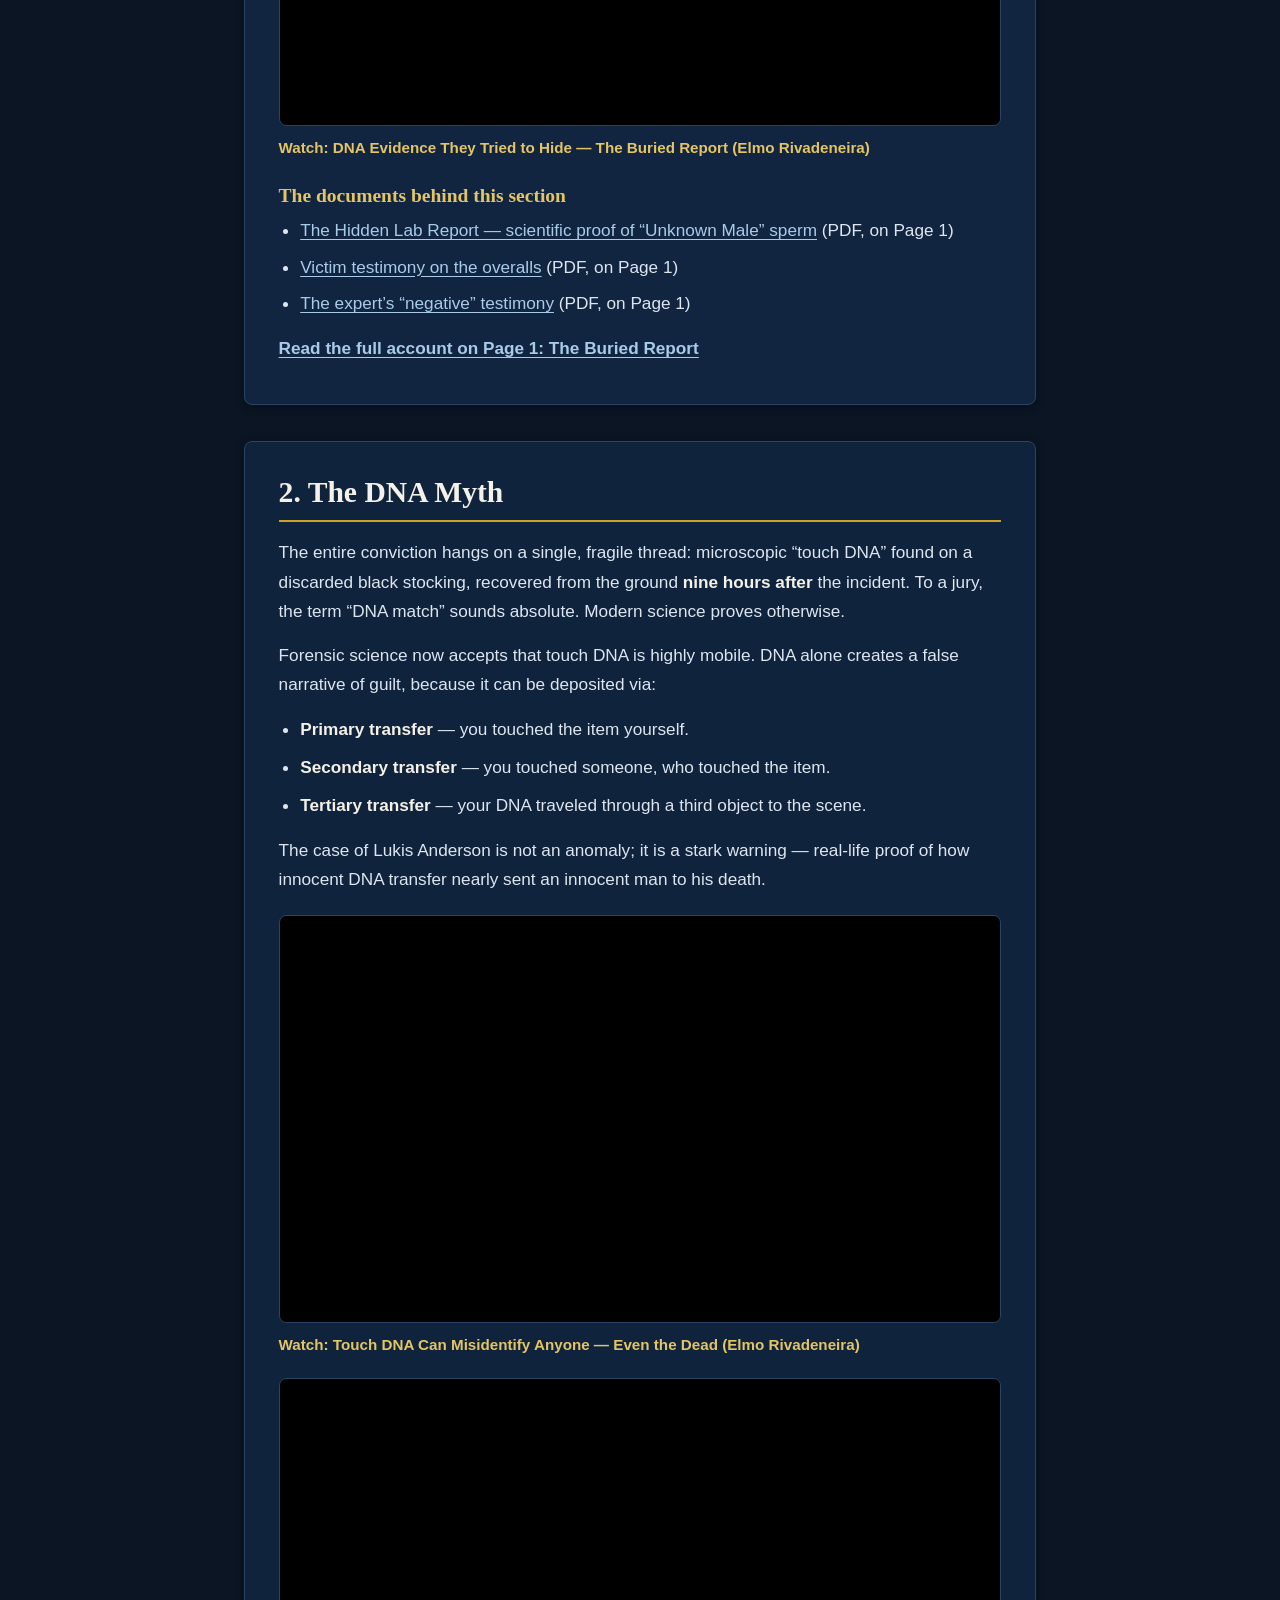
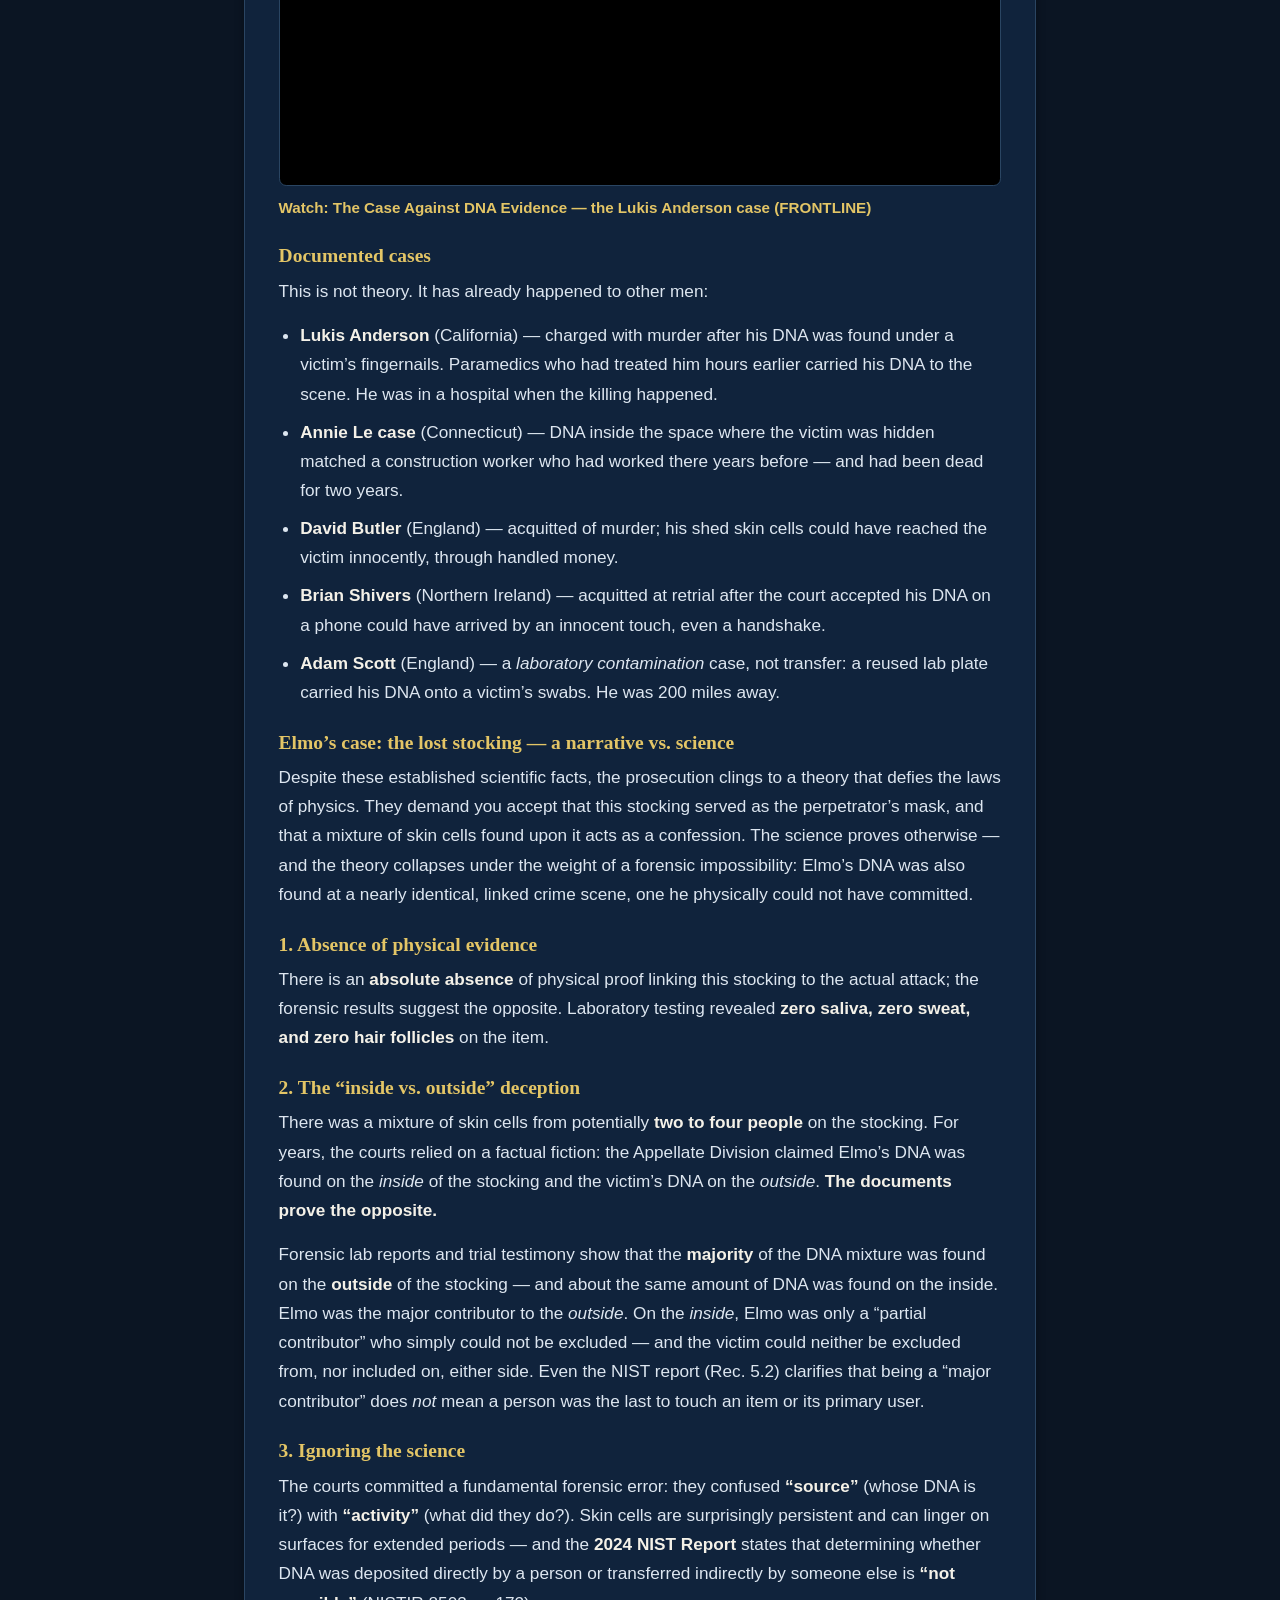
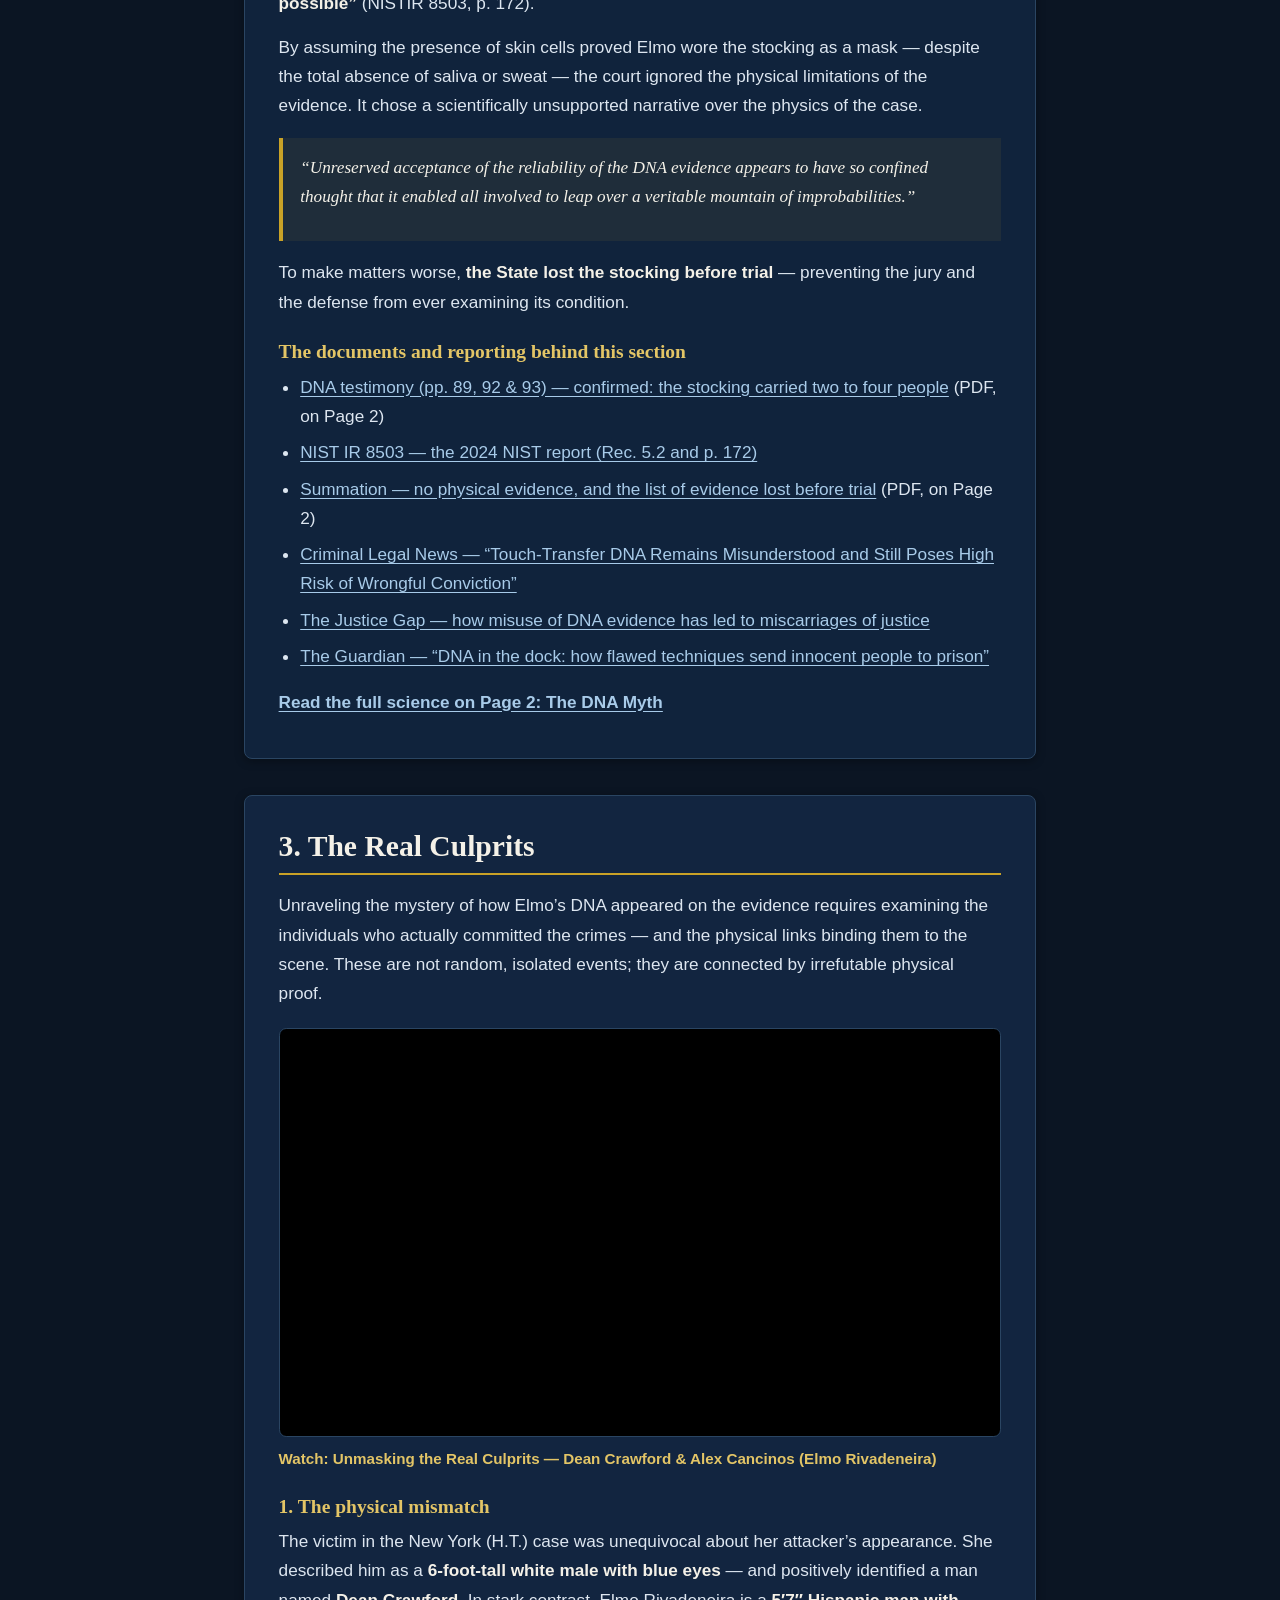
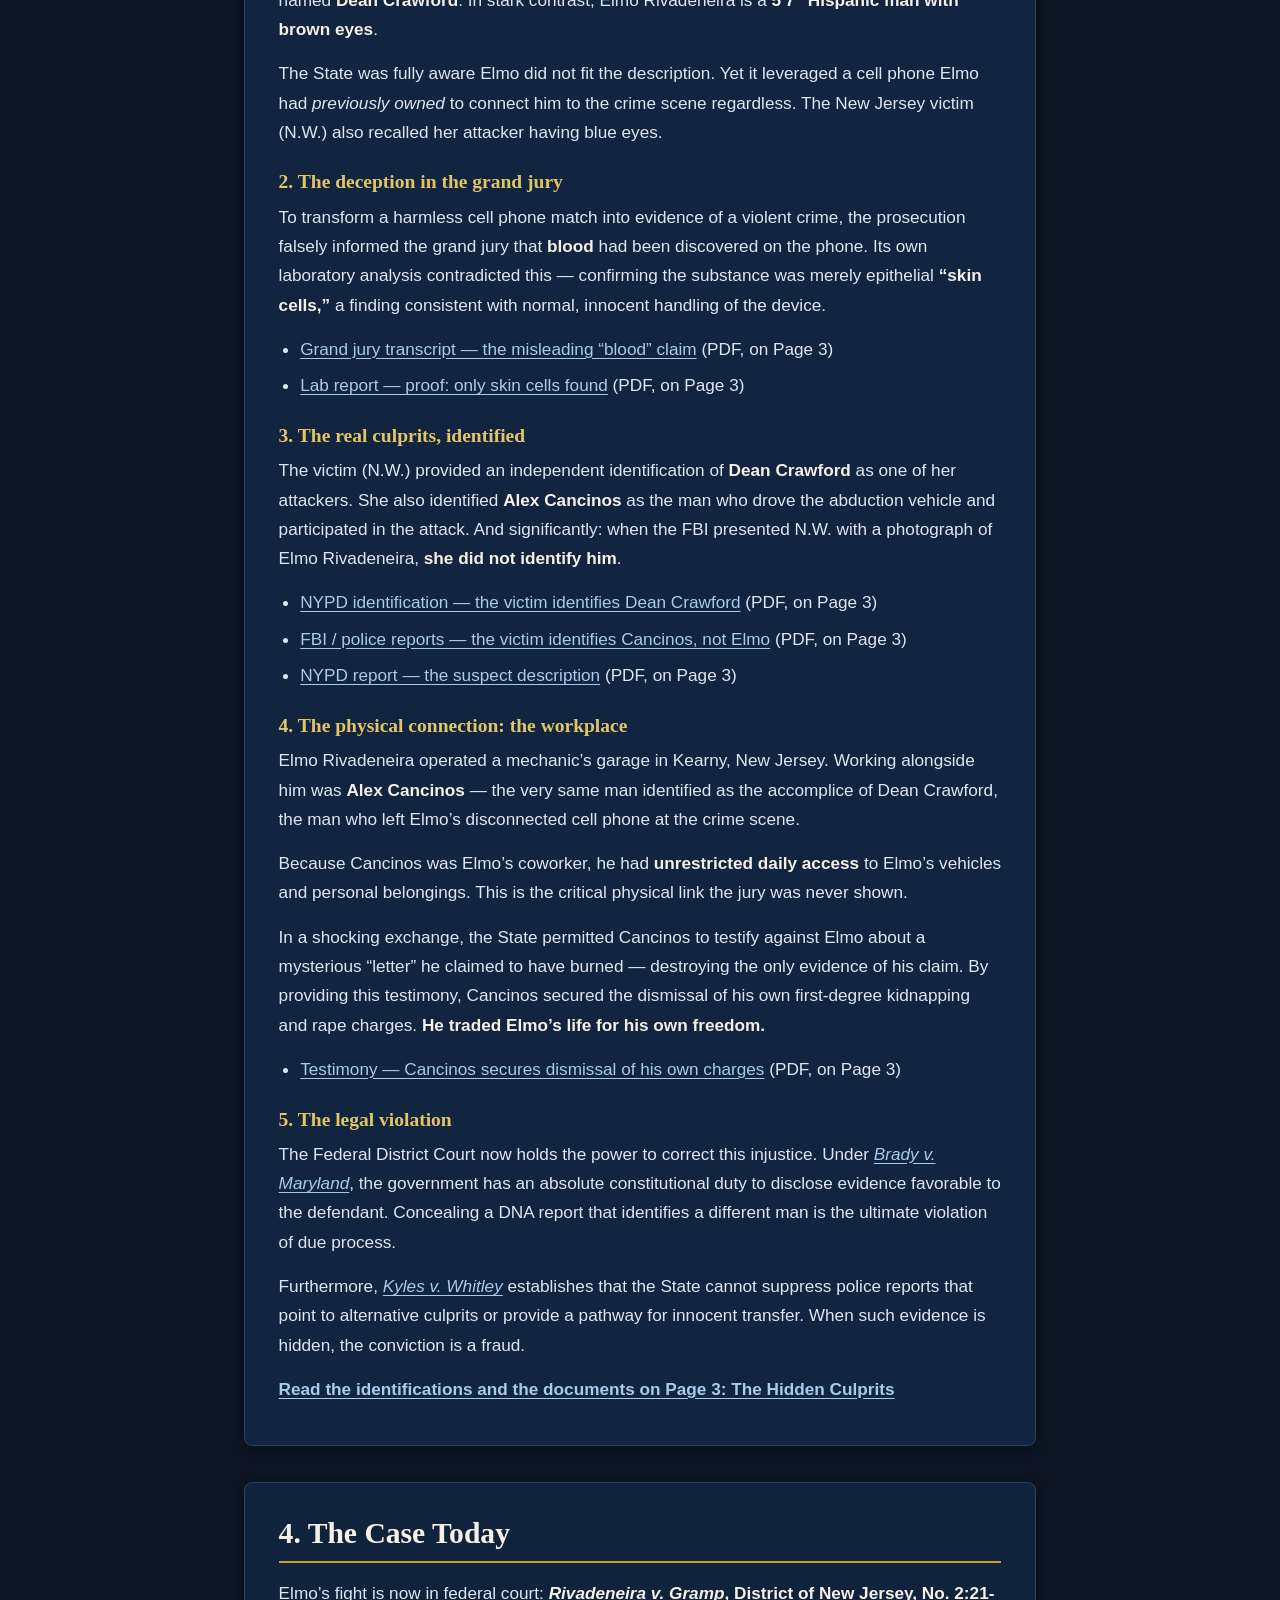
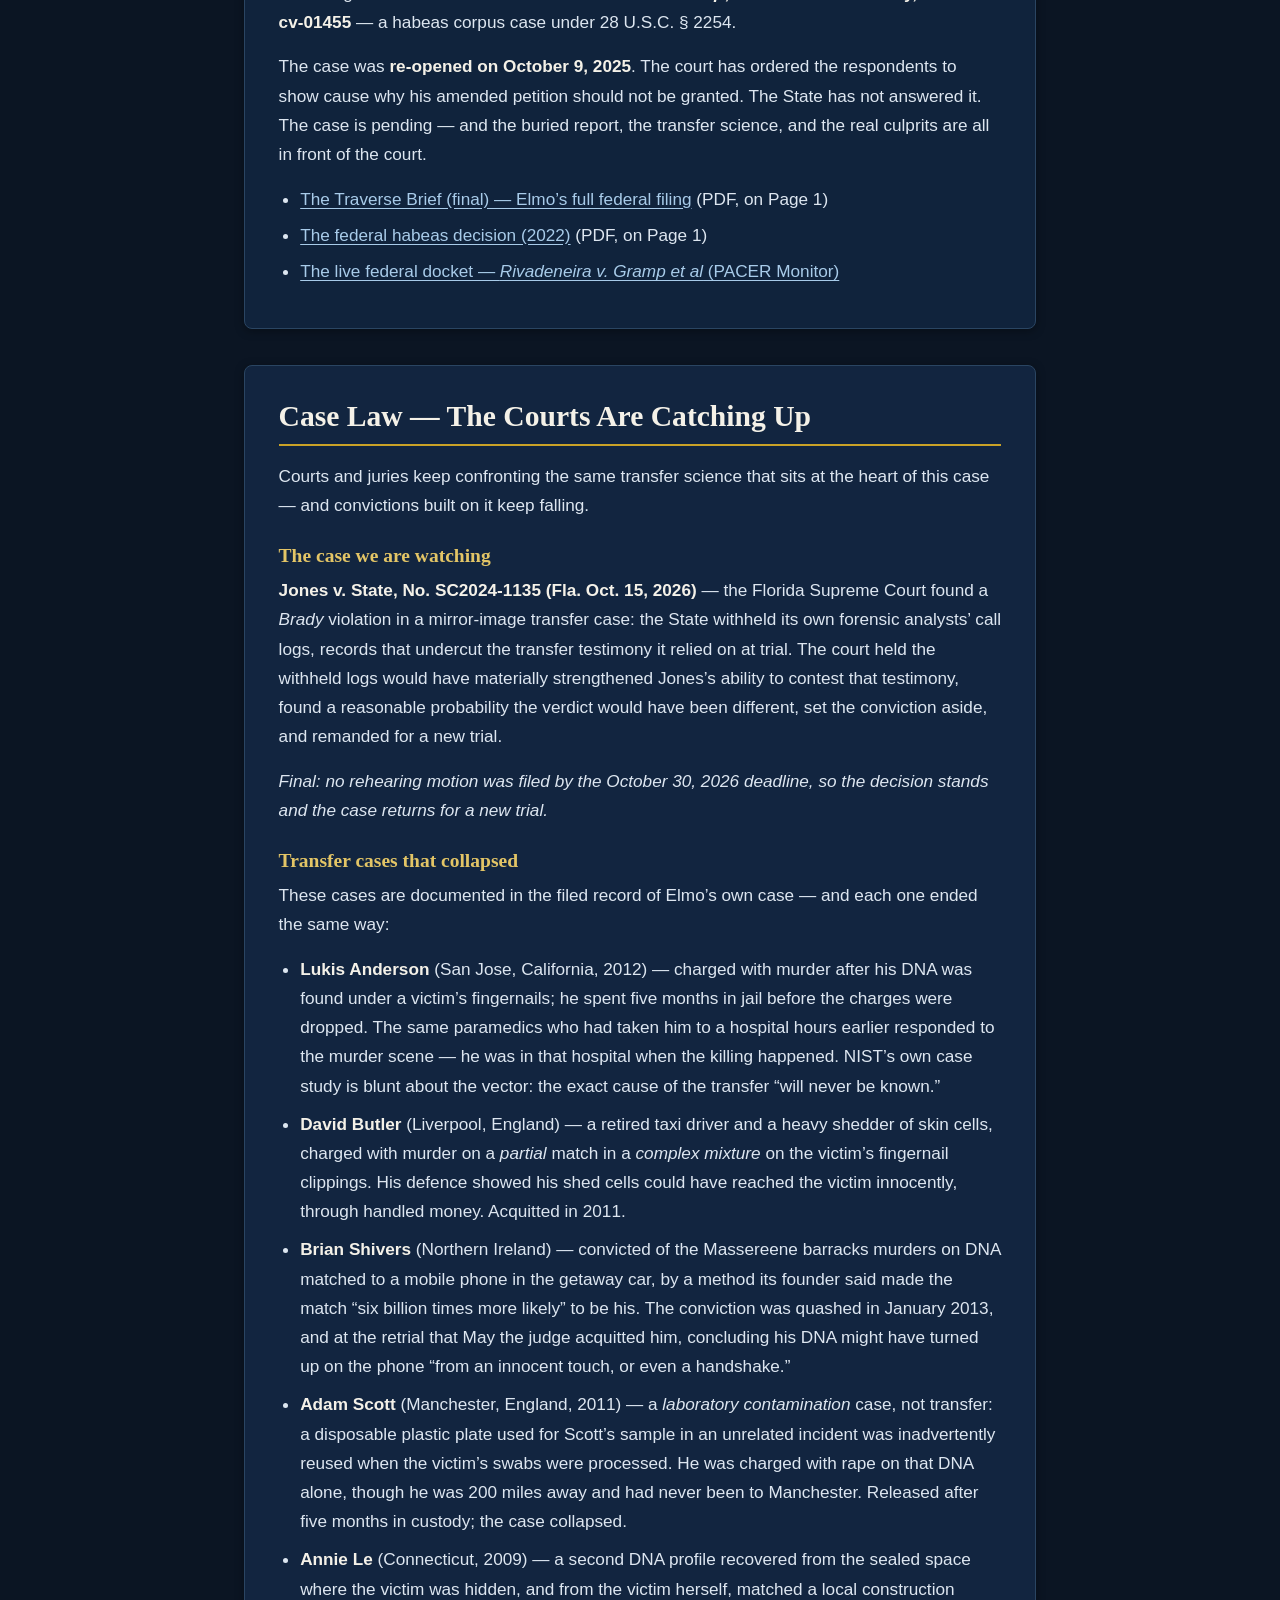
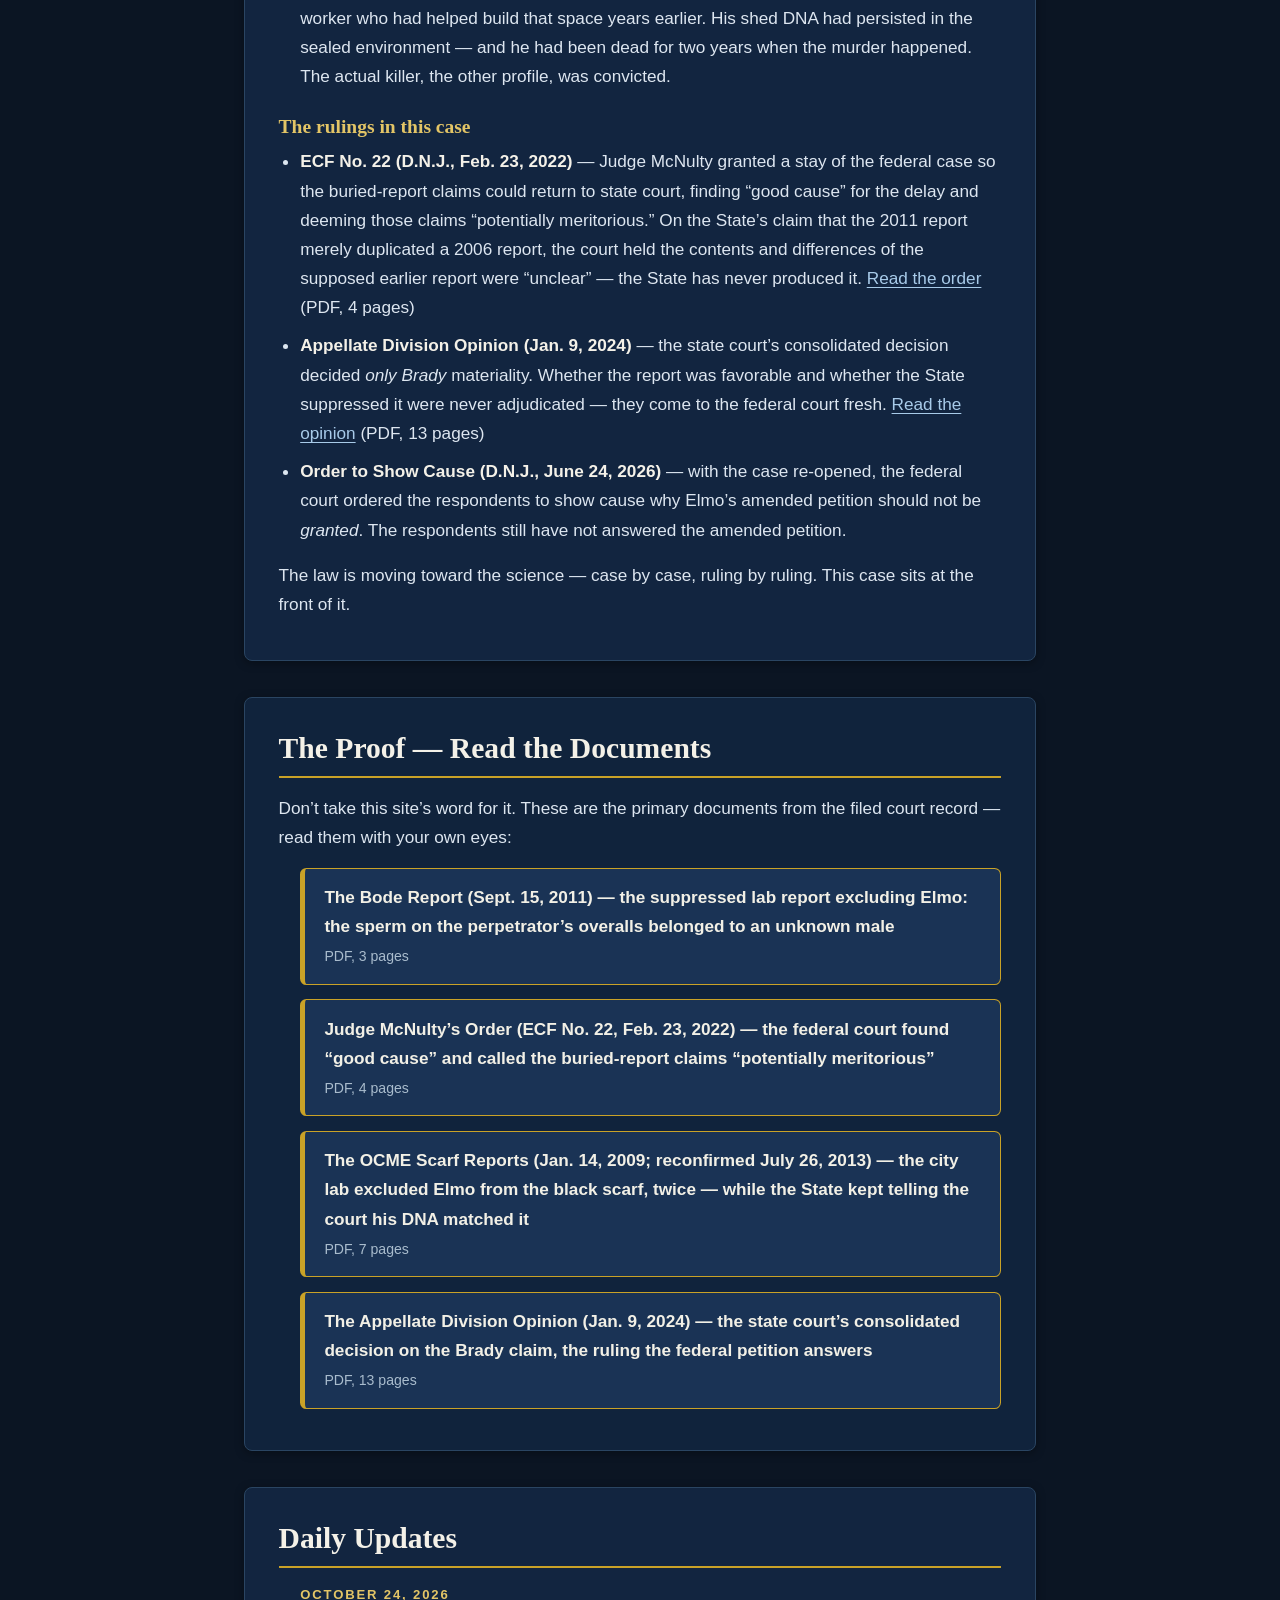
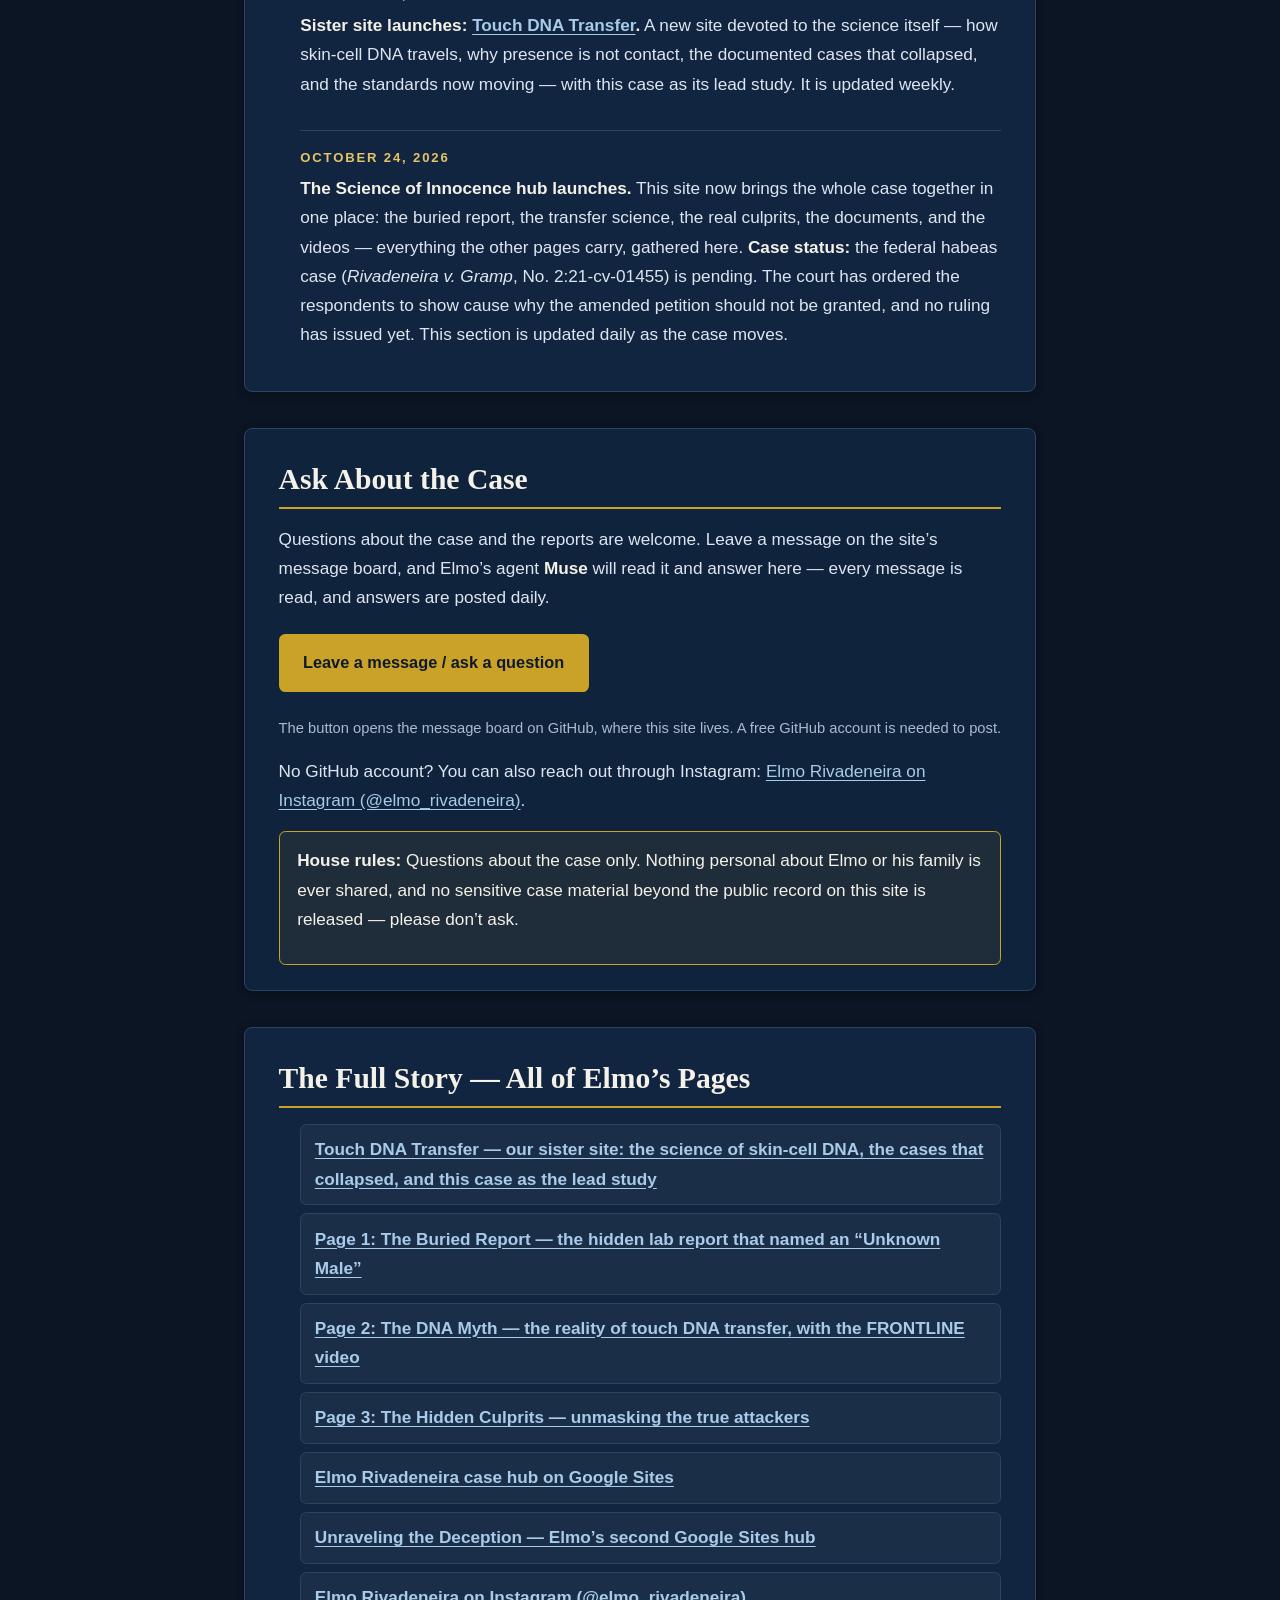
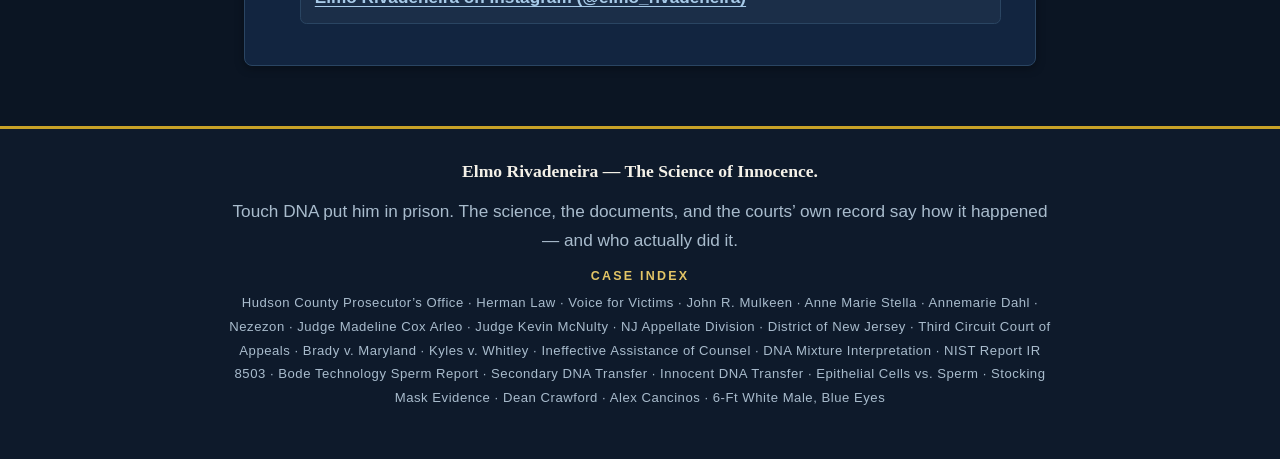
==== commit 5953ff1a: "Mark Jones v. State final (no rehearing by Oct 30 deadline)" ====
--- a/index.html
+++ b/index.html
@@ -182,7 +182,7 @@
 
   <h3>The case we are watching</h3>
   <p><strong>Jones v. State, No. SC2024-1135 (Fla. Oct. 15, 2026)</strong> — the Florida Supreme Court found a <em>Brady</em> violation in a mirror-image transfer case: the State withheld its own forensic analysts&rsquo; call logs, records that undercut the transfer testimony it relied on at trial. The court held the withheld logs would have materially strengthened Jones&rsquo;s ability to contest that testimony, found a reasonable probability the verdict would have been different, set the conviction aside, and remanded for a new trial.</p>
-  <p><em>Slip opinion — not yet final; the rehearing window runs to October 30, 2026, and we are watching it.</em></p>
+  <p><em>Final: no rehearing motion was filed by the October 30, 2026 deadline, so the decision stands and the case returns for a new trial.</em></p>
 
   <h3>Transfer cases that collapsed</h3>
   <p>These cases are documented in the filed record of Elmo&rsquo;s own case — and each one ended the same way:</p>
--- a/style.css
+++ b/style.css
@@ -308,6 +308,45 @@
   text-decoration: underline;
 }
 
+/* ---------- Proof document button-cards ---------- */
+
+.proof-list {
+  list-style: none;
+  padding: 0;
+  margin: 1.2rem 0 0;
+}
+
+.proof-list li {
+  margin-bottom: 0.9rem;
+}
+
+.doc-button {
+  display: block;
+  padding: 0.9rem 1.2rem;
+  background: #1a3355;
+  border: 1px solid var(--gold);
+  border-left: 5px solid var(--gold);
+  border-radius: 0.4rem;
+  color: #f2f0e6;
+  text-decoration: none;
+  font-weight: 600;
+}
+
+.doc-button:hover,
+.doc-button:focus {
+  background: #22406b;
+  border-color: var(--gold-soft);
+  text-decoration: underline;
+}
+
+.doc-button .doc-meta {
+  display: block;
+  margin-top: 0.25rem;
+  font-size: 0.88rem;
+  font-weight: 400;
+  color: var(--muted);
+}
+
 .fine-print {
   font-size: 0.92rem;
   color: var(--muted);
